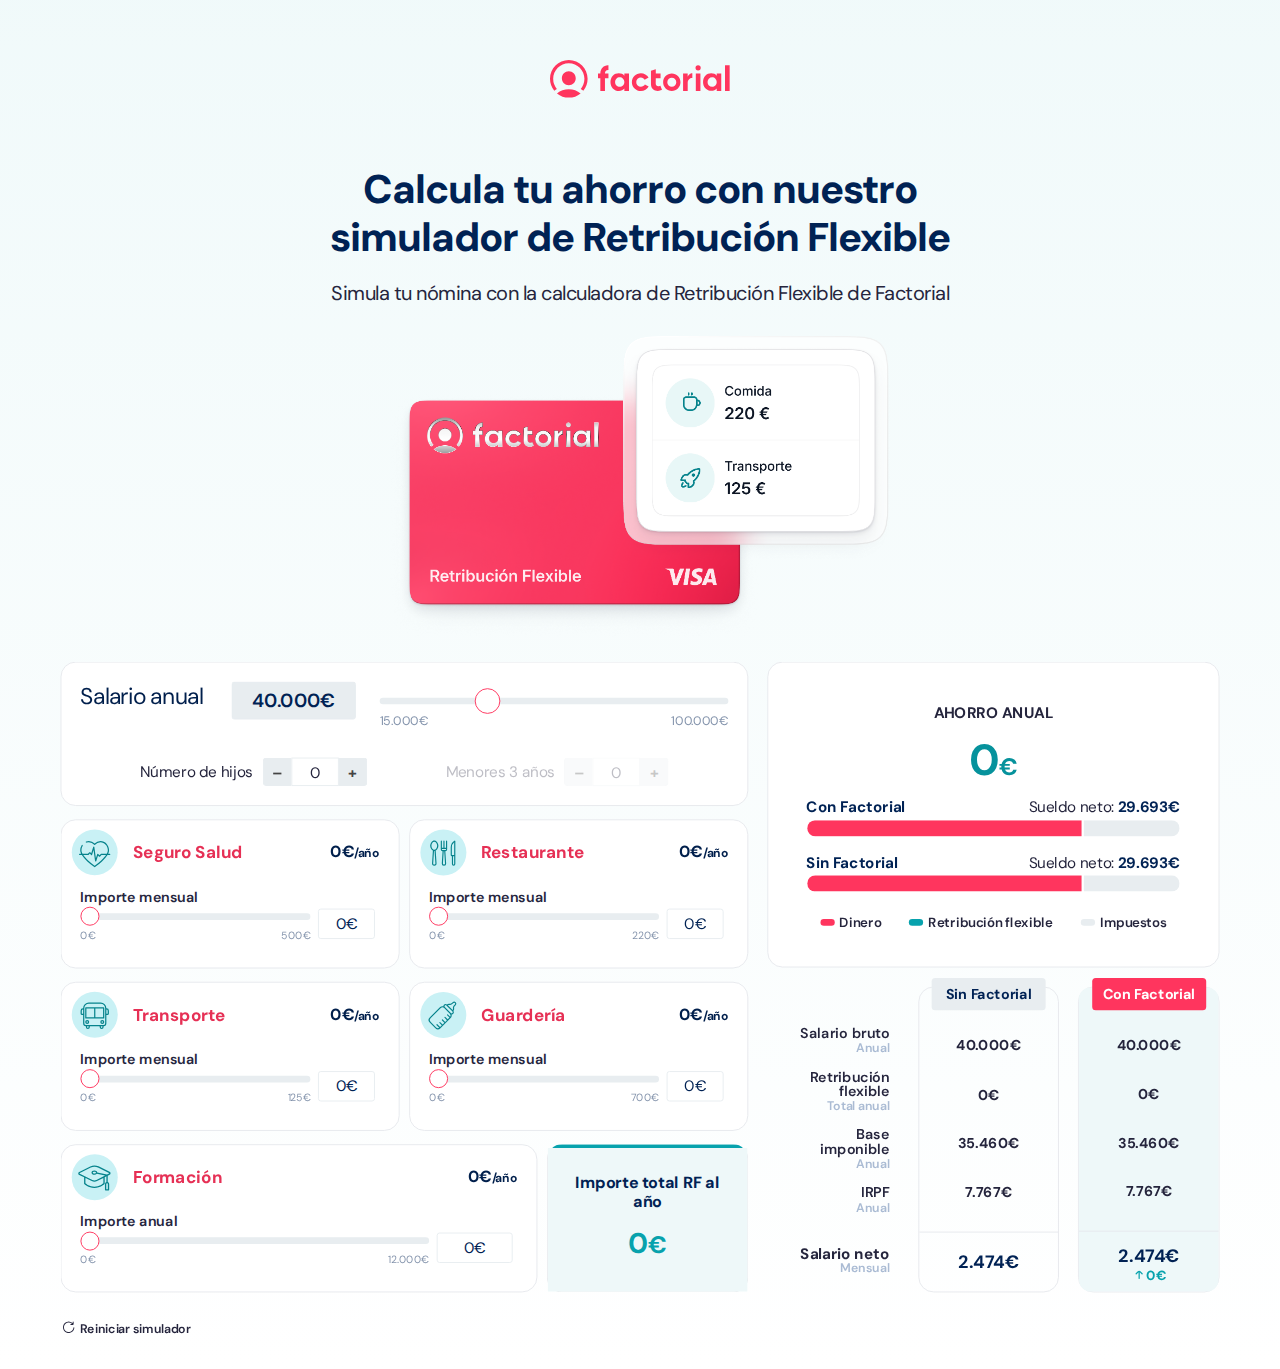
==== index.html @ 81dc4c1c "Update index.html" ====
<!DOCTYPE html><html lang="es"><head>
  <!-- Basic Page Needs -->
  <meta charset="utf-8">
  <title>Simulador de Retribución Flexible y Beneficios - Factorial HR</title>
  <meta name="description" content="Calcula cuánto puedes ahorrar gracias a la Retribución Flexible y los Beneficios para empleados. Simula tu ahorro por exención de IRPF en nómina fácilmente.">

  <!-- Scripts -->
  <script src="https://code.jquery.com/jquery-3.6.0.min.js"></script>
  
  <!-- Preloads -->
  <link rel="preload" href="./css/simulador-v90.min.css" as="style" onload="this.rel='stylesheet'">
  <link rel="preload" href="./fonts/dmsans-regular.woff2" as="font" type="font/woff2" crossorigin="">
  <link rel="preload" href="./fonts/dmsans-medium.woff2" as="font" type="font/woff2" crossorigin="">
  <link rel="preload" href="./fonts/dmsans-semibold.woff2" as="font" type="font/woff2" crossorigin="">
  <link rel="preload" href="./fonts/dmsans-bold.woff2" as="font" type="font/woff2" crossorigin="">
  <link rel="preload" href="./fonts/uicons-regular-rounded.woff2" as="font" type="font/woff2" crossorigin="">
  <link rel="preload" href="./fonts/uicons-bold-straight.woff2" as="font" type="font/woff2" crossorigin="">

  <!-- Mobile Specific Metas
  –––––––––––––––––––––––––––––––––––––––––––––––––– -->
  <meta http-equiv="X-UA-Compatible" content="IE=edge">
  <meta name="viewport" content="width=device-width, initial-scale=1, minimum-scale=1, maximum-scale=1">

  <!-- SEO Metas -->
  <meta name="robots" content="noodp, noydir">

  <link rel="canonical" href="https://factorial-benefits.netlify.app/">
  <link rel="alternate" href="https://factorial-benefits.netlify.app/" hreflang="x-default">
  <link rel="alternate" href="https://factorial-benefits.netlify.app/" hreflang="es">
  <link rel="alternate" href="https://factorial-benefits.netlify.app/" hreflang="en">

  <meta property="og:locale" content="es">
  <meta property="og:type" content="website">
  <meta property="og:title" content="Simulador de Retribución Flexible y Beneficios - FactorialHR">
  <meta property="og:description" content="Calcula cuánto puedes ahorrar gracias a la Retribución Flexible y los Beneficios para empleados. Simula tu ahorro por exención de IRPF en nómina fácilmente.">
  <meta property="og:image" content="images/Factorial_card_HD.png">
  <meta property="og:url" content="https://factorial-benefits.netlify.app/">
  <meta property="og:site_name" content="Factorial">

  <meta name="twitter:card" content="summary_large_image">
  <meta name="twitter:title" content="Simulador de Retribución Flexible y Beneficios - FactorialHR">
  <meta name="twitter:description" content="Calcula cuánto puedes ahorrar gracias a la Retribución Flexible y los Beneficios para empleados. Simula tu ahorro por exención de IRPF en nómina fácilmente.">

  <!-- Critical CSS Inline -->
  <style>
    @font-face{font-family:'DM Sans';font-weight:300;font-style:normal;font-display:swap;unicode-range:U+000-5FF,U+20AC;src:url(fonts/dmsans-regular.woff2) format('woff')}@font-face{font-family:'DM Sans';font-weight:400;font-style:normal;font-display:swap;unicode-range:U+000-5FF,U+20AC;src:url(fonts/dmsans-medium.woff2) format('woff')}@font-face{font-family:'DM Sans';font-weight:500;font-style:normal;font-display:swap;unicode-range:U+000-5FF,U+20AC;src:url(fonts/dmsans-semibold.woff2) format('woff')}@font-face{font-family:'DM Sans';font-weight:600;font-style:normal;font-display:swap;unicode-range:U+000-5FF,U+20AC;src:url(fonts/dmsans-bold.woff2) format('woff')}@font-face{font-family:"uicons-regular-rounded";src:url(./fonts/uicons-regular-rounded.woff2) format("woff2"),url(./fonts/uicons-regular-rounded.woff2) format("woff")}i[class*=" fi-bs-"]:before,i[class*=" fi-rr-"]:before,i[class^=fi-bs-]:before,i[class^=fi-rr-]:before,span[class*=fi-bs-]:before,span[class*=fi-rr-]:before,span[class^=fi-bs-]:before,span[class^=fi-rr-]:before{font-family:uicons-regular-rounded!important;font-style:normal;font-weight:400!important;font-variant:normal;text-transform:none;line-height:1;-webkit-font-smoothing:antialiased;-moz-osx-font-smoothing:grayscale}@font-face{font-family:"uicons-bold-straight";src:url(fonts/uicons-bold-straight.woff2) format("woff2"),url(fonts/uicons-bold-straight.woff2) format("woff")}i[class*=" fi-bs-"]:before,i[class^=fi-bs-]:before,span[class*=fi-bs-]:before,span[class^=fi-bs-]:before{font-family:uicons-bold-straight!important}.fi-rr-euro:before{content:"\f178"}.fi-rr-stethoscope:before{content:"\f227"}.fi-rr-credit-card:before{content:"\f15a"}.fi-rr-earnings:before{content:"\f174"}.fi-rr-following:before{content:"\f191"}.fi-rr-rotate-right:before{content:"\f1ff"}.fi-rr-eye:before{content:"\f17d"}.fi-rr-home:before{content:"\f1a3"}.fi-rr-grid:before{content:"\f19e"}.fi-rr-heart:before{content:"\f1a2"}.fi-rr-calculator:before{content:"\f13c"}.fi-rr-crown:before{content:"\f15e"}.fi-rr-document:before{content:"\f16f"}.fi-rr-envelope:before{content:"\f177"}.fi-rr-layers:before{content:"\f1b7"}.fi-rr-arrow-right:before{content:"\f11b"}.fi-rr-download:before{content:"\f171"}.fi-rr-exclamation:before{content:"\f179"}.fi-rr-arrow-small-up:before{content:"\f11f"}.fi-rr-paper-plane:before{content:"\f1dd"}.fi-rr-shuffle:before{content:"\f216"}.fi-rr-star:before{content:"\f225"}.fi-rr-rocket:before{content:"\f1fe"}.fi-rr-checkbox:before{content:"\f144"}.fi-rr-file:before{content:"\f187"}.fi-rr-play-alt:before{content:"\f1e5"}.fi-bs-world:before,.fi-rr-world:before{content:"\f25f"}.fi-bs-angle-small-down:before{content:"\f10f"}body,html{min-width:300px;-webkit-text-size-adjust:100%}html{font-family:sans-serif;-ms-text-size-adjust:100%;font-size:62.5%;height:auto}body{margin:0;font-size:16px;line-height:1.6;font-weight:300;font-family:"DM Sans",Arial,sans-serif;color:var(--body-color);height:100%;display:flex;flex-direction:column;min-height:100vh;text-rendering:optimizeLegibility;-webkit-font-smoothing:antialiased;-moz-osx-font-smoothing:grayscale;-moz-text-size-adjust:100%;text-size-adjust:100%}h1{font-size:2em;margin:.67em 0}h1{margin-top:0;margin-bottom:2rem}h1{font-size:4rem;line-height:1.2;font-weight:600}h1{font-family:"DM Sans",Arial,sans-serif}h1{letter-spacing:-.1rem}@media (min-width:550px){h1{font-size:5rem}}p{margin-top:0}p{margin-bottom:2.5rem}:root{--dark:#002254;--blue:#0054a6;--orange:#ff9100;--blue-claro:#7ea3ec;--black:rgb(25, 28, 31);--bg-gray:#F9FBFD;--light-gray:#D2DDEC;--gray:#95AAC9;--dark-gray:#25253d;--body-color:var(--dark-gray);--title-color:var(--dark);--link-color:var(--blue);--input-bg:#f0f3f7;--icon-blue-bg:#e7f3ff;--icon-orange-bg:#fff2e2}*{-webkit-box-sizing:border-box;box-sizing:border-box}  </style>

  <!-- Favicon -->
  <link rel="apple-touch-icon" sizes="57x57" href="images/apple-icon-57x57.png">
  <link rel="apple-touch-icon" sizes="60x60" href="images/apple-icon-60x60.png">
  <link rel="apple-touch-icon" sizes="72x72" href="images/apple-icon-72x72.png">
  <link rel="apple-touch-icon" sizes="76x76" href="images/apple-icon-76x76.png">
  <link rel="apple-touch-icon" sizes="114x114" href="images/apple-icon-114x114.png">
  <link rel="apple-touch-icon" sizes="120x120" href="images/apple-icon-120x120.png">
  <link rel="apple-touch-icon" sizes="144x144" href="images/apple-icon-144x144.png">
  <link rel="apple-touch-icon" sizes="152x152" href="images/apple-icon-152x152.png">
  <link rel="apple-touch-icon" sizes="180x180" href="images/apple-icon-180x180.png">
  <link rel="icon" type="image/png" sizes="192x192" href="images/android-icon-192x192.png">
  <link rel="icon" type="image/png" sizes="32x32" href="images/favicon-32x32.png">
  <link rel="icon" type="image/png" sizes="96x96" href="images/favicon-96x96.png">
  <link rel="icon" type="image/png" sizes="16x16" href="images/favicon-16x16.png">
  <meta name="msapplication-TileColor" content="#ffffff">
  <meta name="msapplication-TileImage" content="/icon/ms-icon-144x144.png">
  <meta name="theme-color" content="#ffffff">

    <!-- Simulador
  –––––––––––––––––––––––––––––––––––––––––––––––––– -->
    <section>
      <div class="factorial-logo" style="max-width: 180px; margin: auto;"><svg xmlns="http://www.w3.org/2000/svg" viewBox="0 0 268 56" style="fill: #FF355E;"><title>Factorial</title><path d="M45.63 49.754A27.883 27.883 0 0128 56a27.883 27.883 0 01-17.63-6.246A27.883 27.883 0 0128 43.508c6.682 0 12.817 2.34 17.63 6.246z"></path><path fill-rule="evenodd" d="M10.216 42.995A23.169 23.169 0 014.738 28C4.738 15.153 15.153 4.738 28 4.738c12.847 0 23.261 10.415 23.261 23.262 0 5.714-2.06 10.946-5.477 14.995a33.689 33.689 0 013.375 2.41l.468.38A27.885 27.885 0 0056 28C56 12.536 43.464 0 28 0S0 12.536 0 28a27.885 27.885 0 006.373 17.785l.468-.38a33.69 33.69 0 013.375-2.41z" clip-rule="evenodd"></path><path d="M38.339 27.139c0 5.71-4.63 10.338-10.339 10.338-5.71 0-10.338-4.629-10.338-10.338C17.662 21.428 22.29 16.8 28 16.8c5.71 0 10.339 4.629 10.339 10.338zM267.508 46.092h-6.893V7.754h6.893v38.338zM248.231 23.28v-3.034h6.784v25.846h-6.784v-3.8c-1.883 2.423-4.585 3.634-7.994 3.634-3.246 0-6.603-1.26-8.94-3.782-2.305-2.555-3.42-5.637-3.42-9.32 0-3.65 1.115-6.79 3.42-9.344 2.337-2.555 5.531-3.665 8.777-3.665 3.408 0 6.274 1.044 8.157 3.466zm-11.646 14.583c1.266 1.294 2.873 1.941 4.821 1.941 1.947 0 3.554-.647 4.82-1.94 1.299-1.328 2.005-3.02 2.005-5.077s-.706-3.733-2.005-5.027c-1.266-1.327-2.873-1.99-4.82-1.99-1.948 0-3.555.663-4.821 1.99-1.266 1.294-1.923 2.97-1.923 5.027s.657 3.75 1.923 5.076zM205.018 20.246v4.582c.56-1.594 1.958-3.076 2.752-3.612.734-.496 2.421-1.4 4.168-1.4V26.8c-1.945-.271-3.36.599-4.762 1.69-1.486 1.159-2.13 2.8-2.13 5.241v12.361h-6.892V20.246h6.864zM135.351 46.092c-3.754 0-6.893-1.26-9.417-3.782-2.491-2.522-4.026-5.556-4.026-9.272s1.535-6.919 4.026-9.44c2.524-2.522 5.663-3.783 9.417-3.783 2.424 0 4.633.581 6.626 1.742 1.993 1.162 3.786 2.72 4.816 4.678l-5.812 3.235c-.498-1.028-1.262-1.841-2.292-2.438-.997-.598-2.126-.896-3.388-.896-1.927 0-3.521.647-4.783 1.94-1.263 1.261-2.013 2.887-2.013 4.878 0 1.924.75 3.55 2.013 4.877 1.262 1.26 2.856 1.891 4.783 1.891 1.295 0 2.441-.282 3.438-.846 1.029-.597 2.075-1.41 2.573-2.438l5.58 3.185c-1.096 1.99-2.657 3.566-4.683 4.727-1.993 1.162-4.467 1.742-6.858 1.742zM110.708 23.303v-3.057h6.892v25.846h-6.892v-3.656c-1.913 2.438-4.658 3.656-8.121 3.656-3.297 0-6.708-1.269-9.082-3.806-2.341-2.571-3.474-5.673-3.474-9.38 0-3.672 1.133-6.831 3.474-9.403 2.374-2.57 5.619-3.688 8.916-3.688 3.463 0 6.374 1.05 8.287 3.488zm-11.83 14.675c1.285 1.303 2.918 1.954 4.896 1.954 1.979 0 3.611-.651 4.897-1.954 1.319-1.335 2.037-3.038 2.037-5.108s-.718-3.757-2.037-5.06c-1.286-1.335-2.918-2.003-4.897-2.003-1.978 0-3.611.668-4.897 2.004-1.286 1.302-1.954 2.988-1.954 5.059 0 2.07.668 3.773 1.954 5.108zM87.015 7.777v6.97c-3.495-.237-5.15 1.74-5.15 4.853v.646h5.15v6.99h-5.169v18.856h-6.892V27.236h-3.446v-6.99h3.446V19.6c0-3.62 1.504-6.748 3.45-8.575 1.978-1.861 4.786-3.485 8.611-3.248zM224 46.092h-6.892V20.246H224v25.846zM224.431 11.63a3.877 3.877 0 11-7.754 0 3.877 3.877 0 017.754 0z"></path><path fill-rule="evenodd" d="M181.354 46.092c7.137 0 12.923-5.786 12.923-12.923 0-7.137-5.786-12.923-12.923-12.923-7.137 0-12.923 5.786-12.923 12.923 0 7.137 5.786 12.923 12.923 12.923zm0-6.246a6.677 6.677 0 100-13.355 6.677 6.677 0 000 13.355z" clip-rule="evenodd"></path><path d="M150.338 35.333V15.986l7.186-2.201v6.502h7.095v6.78h-7.095c0 2.349-.09 6.258-.09 8.09 0 2.906 1.787 4.106 3.579 4.106 1.793 0 3.395-1.063 3.395-1.063l2.3 6.06s-5.058 3.177-10.089 1.164c-5.032-2.014-6.281-5.873-6.281-10.091z"></path></svg></div>
        <div class="container simulador-container u-max-high-width u-full-width mt-6">
            <div class="row">
                <h1 class="section-title ancho-restringido">Calcula tu ahorro con nuestro simulador de Retribución Flexible</h1>
                <h2 class="section-subtitle">Simula tu nómina con la calculadora de Retribución Flexible de Factorial</h2>
            </div>
            <div class="mt-3"><img class="responsive" src="./images/benefits-card.png" style="max-width: 500px;"></div>
          <div id="calculator">
          <div class="row close simulador flex">
                <button onclick="reiniciarSimulador(false)" id="reiniciar-simulador" class="p-abs"><i class="fi-rr-rotate-right"></i>Reiniciar simulador</button>
                <div class="seven columns input-simulador">
                    <div id="sueldo" class="border-gray">
                        <div class="flex flex-between p-rel p-2 h-100">
                            <div class="titulo-producto big">Salario anual</div>
                            <div class="range-slider flex flex-align-center flex-row reverse flex-100">
                                <div class="range-slider__range-container">
                                    <input id="input-sueldo" class="range-slider__range big" type="range" value="40000" min="15000" max="100000">
                                    <span class="limits left"></span><span class="limits right"></span>
                                    <label for="input-sueldo" class="invisible">Sueldo</label>
                                </div>
                                <input id="slider-sueldo" type="text" inputmode="numeric" pattern="[0-9]*" value="" class="range-slider__value" min="15000" max="1000000">
                                <label for="slider-sueldo" class="invisible">Sueldo</label>
                            </div>
                            <span class="flex">
                                <div id="num_hijos" class="num-container">
                                    <p>Número de hijos</p>
                                    <span class="input-number-decrement">–</span>
                                    <input id="input-hijos" class="input-number" type="number" inputmode="numeric" pattern="[0-9]*" value="0" min="0" max="50" minlenght="1" maxlenght="2" disabled="">
                                    <span class="input-number-increment">+</span>
                                    <label for="input-hijos" class="invisible">Hijos</label>
                                </div>
                                <div id="num_hijos_menores" class="num-container disabled">
                                    <p>Menores 3 años</p>
                                    <span class="input-number-decrement">–</span>
                                    <input id="input-menores" class="input-number" type="number" inputmode="numeric" pattern="[0-9]*" value="0" min="0" max="50" minlenght="1" maxlenght="2" disabled="">
                                    <span class="input-number-increment">+</span>
                                    <label for="input-menores" class="invisible">Hijos menores</label>
                                </div>
                            </span>
                        </div>
                    </div>
                    <div class="input-rt border-gray" id="salud">
                        <div class="flex flex-between p-2 h-100">
                            <svg xmlns="http://www.w3.org/2000/svg" xmlns:xlink="http://www.w3.org/1999/xlink" viewBox="0 0 295 295"> <defs> <style> .cls-2 { opacity: 0.15; mix-blend-mode: multiply; } .cls-3 { fill: #C9F1F5 !important; } .cls-4 { fill: #06838C; } </style> </defs> <circle class="cls-3" cx="147.63" cy="142.28" r="101.78"></circle> <path class="cls-4" d="M214,149h-6.79q4.07-8.35,4.07-15.48c0-22.91-17.14-41.55-38.21-41.55a36.71,36.71,0,0,0-25.79,10.89A36.69,36.69,0,0,0,121.51,92a35.19,35.19,0,0,0-11.89,2,2.71,2.71,0,1,0,1.82,5.11,29.79,29.79,0,0,1,10.07-1.74,31.14,31.14,0,0,1,23.74,11.21,2.72,2.72,0,0,0,2.05.94,2.68,2.68,0,0,0,2-.94,31.17,31.17,0,0,1,23.74-11.21c18.08,0,32.79,16.21,32.79,36.13,0,4.55-1.62,9.75-4.77,15.48h-24.7a2.71,2.71,0,0,0-1.92.79l-5.76,5.73L163,149.82a2.71,2.71,0,0,0-4.5,1.08l-5.68,17.51L146,119.15a2.71,2.71,0,0,0-5.28-.41l-8.49,27.89-4.43-4.44a2.68,2.68,0,0,0-1.91-.8h0a2.73,2.73,0,0,0-1.91.79L117.08,149H93.5c-3.16-5.73-4.78-10.93-4.78-15.48a38.63,38.63,0,0,1,5.6-20.2,2.71,2.71,0,1,0-4.62-2.83,43.94,43.94,0,0,0-6.4,23q0,7.13,4.07,15.48H80.59a2.72,2.72,0,0,0,0,5.43h9.77q7.88,12.85,24.46,28.21a299.4,299.4,0,0,0,31,24.84,2.71,2.71,0,0,0,3.05,0,301.85,301.85,0,0,0,31-24.84q16.56-15.33,24.46-28.22H214a2.71,2.71,0,0,0,0-5.42Zm-37.87,29.61A298.23,298.23,0,0,1,147.3,202a299.44,299.44,0,0,1-28.8-23.27c-9.41-8.71-16.67-16.85-21.67-24.23H118.2a2.72,2.72,0,0,0,1.92-.8l5.72-5.72,5.71,5.72a2.71,2.71,0,0,0,4.52-1.13l6.22-20.45,6.8,48.75a2.71,2.71,0,0,0,2.45,2.32l.24,0a2.71,2.71,0,0,0,2.58-1.88l7.95-24.5,4.5,4.51a2.7,2.7,0,0,0,3.83,0l6.89-6.85h20.24C192.78,161.83,185.54,170,176.15,178.64Z"></path> </svg>
                            <div class="titulo-producto"><span>Seguro Salud</span><span><span>0€</span><sub>/año</sub></span></div>
                            <div class="titulo-slider">Importe mensual</div>
                            <div class="range-slider flex flex-align-center flex-row">
                                <div class="range-slider__range-container">
                                    <input id="slider-salud" class="range-slider__range" type="range" value="0" min="0" max="500" step="5">
                                    <span class="limits left"></span><span class="limits right"></span>
                                    <label for="slider-salud" class="invisible">Seguro Salud</label>
                                </div>
                                <input id="input-salud" type="text" inputmode="numeric" pattern="[0-9]*" class="range-slider__value" min="0" max="1000">
                                <label for="input-salud" class="invisible">Seguro Salud</label>
                            </div>
                        </div>
                    </div>
                    <div class="input-rt border-gray" id="restaurante">
                        <div class="flex flex-between p-2 h-100">
                            <svg xmlns="http://www.w3.org/2000/svg" xmlns:xlink="http://www.w3.org/1999/xlink" viewBox="0 0 294 295"> <defs> <style> .cls-2 { opacity: 0.15; mix-blend-mode: multiply; } .cls-3 { fill: #C9F1F5 !important; } .cls-4 { fill: #06838C; } </style> </defs> <circle class="cls-3" cx="147.18" cy="142.28" r="101.78"></circle> <path class="cls-4" d="M119.69,96.94C116.33,92.46,111.8,90,106.92,90s-9.4,2.46-12.76,6.94a27.79,27.79,0,0,0,0,31.66,17.85,17.85,0,0,0,6.55,5.53L97,190.5a10,10,0,1,0,19.93,0l-3.75-56.37a17.92,17.92,0,0,0,6.55-5.52,27.8,27.8,0,0,0,0-31.67Zm-9.2,97.56a4.89,4.89,0,0,1-8.44-3.66l3.68-55.35a11.93,11.93,0,0,0,2.39,0l3.68,55.35A4.82,4.82,0,0,1,110.49,194.5Zm-3.57-64.05a9.17,9.17,0,0,1-2.66-.4l-.21-.07c-5.58-1.83-9.75-8.85-9.75-17.21C94.3,103,100,95.1,106.92,95.1s12.63,7.93,12.63,17.67S113.88,130.45,106.92,130.45Z"></path> <path class="cls-4" d="M200,156.41V92.87h0a2.55,2.55,0,0,0-3.87-2.5,34.8,34.8,0,0,0-16.61,29.79h0v33.39a5.41,5.41,0,0,0,5.24,5.4v34.52a7.63,7.63,0,0,0,15.26,0V156.42Zm-15.09-2.54a.31.31,0,0,1-.31-.31V120.18h0a29.72,29.72,0,0,1,10.3-22.61v56.3Zm10,39.61a2.53,2.53,0,1,1-5.06,0V159h5.06v34.51Z"></path> <path class="cls-4" d="M161.27,90a2.55,2.55,0,0,0-2.55,2.55v29h-6.49v-29a2.55,2.55,0,1,0-5.1,0v29h-6.49v-29a2.55,2.55,0,1,0-5.1,0v36.9a7.54,7.54,0,0,0,7.53,7.53h.46L140,190.75a9.75,9.75,0,1,0,19.46,0L155.83,137h.46a7.54,7.54,0,0,0,7.53-7.53V92.55A2.55,2.55,0,0,0,161.27,90Zm-8.19,104.57a4.65,4.65,0,0,1-8-3.49l3.6-54.1h2.08l3.6,54.11A4.58,4.58,0,0,1,153.08,194.57Zm5.64-65.12a2.44,2.44,0,0,1-2.43,2.44H143.07a2.44,2.44,0,0,1-2.43-2.44V126.6h18.08Z"></path> </svg>
                            <div class="titulo-producto"><span>Restaurante</span><span><span>0€</span><sub>/año</sub></span></div>
                            <div class="titulo-slider">Importe mensual</div>
                            <div class="range-slider flex flex-align-center flex-row">
                                <div class="range-slider__range-container">
                                    <input id="slider-restaurante" class="range-slider__range" type="range" value="0" min="0" max="220" step="5">
                                    <span class="limits left"></span><span class="limits right"></span>
                                    <label for="slider-restaurante" class="invisible">Tarjeta Restaurante</label>
                                </div>
                                <input id="input-restaurante" type="text" inputmode="numeric" pattern="[0-9]*" class="range-slider__value" min="0" max="220">
                                <label for="input-restaurante" class="invisible">Tarjeta Restaurante</label>
                            </div>
                        </div>
                    </div>
                    <div class="input-rt border-gray" id="transporte">
                        <div class="flex flex-between p-2 h-100">
                            <svg xmlns="http://www.w3.org/2000/svg" xmlns:xlink="http://www.w3.org/1999/xlink" viewBox="0 0 294 294"> <defs> <style> .cls-2 { opacity: 0.15; mix-blend-mode: multiply; } .cls-3 { fill: #C9F1F5 !important; } .cls-4 { fill: #06838C; } </style> </defs> <circle class="cls-3" cx="147.17" cy="141.86" r="101.78"></circle> <path class="cls-4" d="M113.84,164.9a8.86,8.86,0,1,0,8.85,8.86A8.86,8.86,0,0,0,113.84,164.9Zm0,12.29a3.43,3.43,0,1,1,3.43-3.43A3.44,3.44,0,0,1,113.84,177.19Z"></path> <path class="cls-4" d="M180.56,164.9a8.86,8.86,0,1,0,8.86,8.86A8.87,8.87,0,0,0,180.56,164.9Zm0,12.29a3.43,3.43,0,1,1,3.44-3.43A3.44,3.44,0,0,1,180.56,177.19Z"></path> <path class="cls-4" d="M149.91,158.46h36.8a2.71,2.71,0,0,0,2.71-2.71v-44.4a2.71,2.71,0,0,0-2.71-2.71H177a2.71,2.71,0,1,0,0,5.42h7v39H149.91v-39H177c1.49,0,1.81-1.48,1.81-3s-.32-2.45-1.81-2.45H107.69a2.71,2.71,0,0,0-2.71,2.71v19.43h0V147h0v8.75a2.71,2.71,0,0,0,2.71,2.71h36.8m-34.09-44.4h34.09v39H110.4"></path> <path class="cls-4" d="M199,113.24h-.38v-.78A25.16,25.16,0,0,0,173.5,87.33H120.9a25.16,25.16,0,0,0-25.13,25.13v.78h-.38a10.87,10.87,0,0,0-10.85,10.85v11.6a6.9,6.9,0,0,0,6.89,6.89h4.34v36.27a13.58,13.58,0,0,0,12.11,13.48v3.79a8.86,8.86,0,0,0,17.72,0V192.4h43.2v3.72a8.86,8.86,0,1,0,17.72,0v-3.79a13.58,13.58,0,0,0,12.11-13.48V142.58H203a6.91,6.91,0,0,0,6.9-6.89v-11.6A10.87,10.87,0,0,0,199,113.24ZM95.77,137.16H91.43A1.46,1.46,0,0,1,90,135.69v-11.6a5.42,5.42,0,0,1,5.42-5.42h.38Zm24.4,59a3.44,3.44,0,1,1-6.87,0v-3.43h6.87Zm60.93,0a3.44,3.44,0,1,1-6.87,0v-3.43h6.87ZM193.2,116v62.89a8.13,8.13,0,0,1-8.12,8.13H109.32a8.14,8.14,0,0,1-8.13-8.13V112.46a19.73,19.73,0,0,1,19.71-19.7h52.6a19.73,19.73,0,0,1,19.7,19.7V116Zm11.23,19.73a1.47,1.47,0,0,1-1.47,1.47h-4.33V118.67H199a5.42,5.42,0,0,1,5.42,5.42v11.6Z"></path> </svg>
                            <div class="titulo-producto"><span>Transporte</span><span><span>0€</span><sub>/año</sub></span></div>
                            <div class="titulo-slider">Importe mensual</div>
                            <div class="range-slider flex flex-align-center flex-row">
                                <div class="range-slider__range-container">
                                    <input id="slider-transporte" class="range-slider__range" type="range" value="0" min="0" max="125" step="5">
                                    <span class="limits left"></span><span class="limits right"></span>
                                    <label for="slider-transporte" class="invisible">Tarjeta Transporte</label>
                                </div>
                                <input id="input-transporte" type="text" inputmode="numeric" pattern="[0-9]*" class="range-slider__value" min="0" max="125">
                                <label for="input-transporte" class="invisible">Tarjeta Transporte</label>
                            </div>
                        </div>
                    </div>
                    <div class="input-rt border-gray" id="guarderia">
                        <div class="flex flex-between p-2 h-100">
                            <svg xmlns="http://www.w3.org/2000/svg" xmlns:xlink="http://www.w3.org/1999/xlink" viewBox="0 0 294 295"> <defs> <style> .cls-2 { opacity: 0.15; mix-blend-mode: multiply; } .cls-3 { fill: #C9F1F5 !important; } .cls-4 { fill: #06838C; } </style> </defs> <circle class="cls-3" cx="146.8" cy="142.66" r="101.78"></circle> <path class="cls-4" d="M201.44,86.31a9.39,9.39,0,0,0-13.28,0l-2.42,2.42c-4,4-6.6,4.57-8.79,4.57h0c-.8,0-1.6-.08-2.44-.16a28.4,28.4,0,0,0-2.85-.19A13.08,13.08,0,0,0,163,96.23a10,10,0,0,0-15.91,8.08,16.26,16.26,0,0,0-4.14-.54,15.84,15.84,0,0,0-11.29,4.67L86.62,153.5a16,16,0,0,0,0,22.59l25,25a16,16,0,0,0,22.59,0l45.06-45.07A15.83,15.83,0,0,0,184,144.77a16.26,16.26,0,0,0-.54-4.14,10,10,0,0,0,8.08-15.91c3.77-4.65,3.4-8.4,3.09-11.48-.33-3.33-.62-6.2,4.41-11.23l2.42-2.42A9.4,9.4,0,0,0,201.44,86.31ZM137.3,110.45A11,11,0,0,1,150.68,112l25,25a11,11,0,0,1,1.59,13.38l-10-10a2.55,2.55,0,0,0-3.6,3.6l10.23,10.23-7.66,7.67L156,151.7a2.55,2.55,0,1,0-3.6,3.6l10.24,10.23L155,173.19,144.75,163a2.55,2.55,0,1,0-3.6,3.6l10.23,10.23-7.67,7.67-10.23-10.23a2.55,2.55,0,0,0-3.6,3.6l10.23,10.23-7.66,7.67L120.82,184.1a2.55,2.55,0,1,0-3.6,3.6l11.41,11.41a10.92,10.92,0,0,1-13.37-1.58l-25-25a10.9,10.9,0,0,1,0-15.39l43.27-43.26m53.42,20.26a4.92,4.92,0,0,1-7,0l-26.3-26.3a4.92,4.92,0,0,1,7-7l.61.61h0l25.06,25.06h0l.61.61a4.95,4.95,0,0,1,0,7ZM197.84,96l-2.42,2.42c-6.73,6.73-6.26,11.5-5.88,15.34.26,2.56.46,4.54-1.56,7.25L166.75,99.78a7.62,7.62,0,0,1,4.91-1.73,21.57,21.57,0,0,1,2.34.16c.93.09,1.9.18,2.95.18h0c4.38,0,8.2-1.87,12.39-6.06l2.42-2.42A4.3,4.3,0,1,1,197.84,96Z"></path> </svg>
                            <div class="titulo-producto"><span>Guardería</span><span><span>0€</span><sub>/año</sub></span></div>
                            <div class="titulo-slider">Importe mensual</div>
                            <div class="range-slider flex flex-align-center flex-row">
                                <div class="range-slider__range-container">
                                    <input id="slider-guarderia" class="range-slider__range" type="range" value="0" min="0" max="700" step="5">
                                    <span class="limits left"></span><span class="limits right"></span>
                                    <label for="slider-guarderia" class="invisible">Guardería</label>
                                </div>
                                <input id="input-guarderia" type="text" inputmode="numeric" pattern="[0-9]*" class="range-slider__value" min="0" max="1000">
                                <label for="input-guarderia" class="invisible">Guardería</label>
                            </div>
                        </div>
                    </div>
                    <div class="input-rt border-gray" id="formacion">
                        <div class="flex flex-between p-2 h-100">
                            <svg xmlns="http://www.w3.org/2000/svg" xmlns:xlink="http://www.w3.org/1999/xlink" viewBox="0 0 294 295"> <defs> <style> .cls-2 { opacity: 0.15; mix-blend-mode: multiply; } .cls-3 { fill: #C9F1F5 !important; } .cls-4 { fill: #06838C; } </style> </defs> <circle class="cls-3" cx="147.21" cy="142.28" r="101.78"></circle> <path class="cls-4" d="M212.66,117.68l-48.57-24a42.81,42.81,0,0,0-36.84.24L78.69,118.22a7.1,7.1,0,0,0,0,13.2L100.18,142v28.16a2.91,2.91,0,0,0,.85,2c.69.69,17.09,16.86,44.69,16.86s43.93-16.17,44.61-16.86a2.93,2.93,0,0,0,.84-2V141.76l7.59-3.8v24.77a9.36,9.36,0,0,0-6.42,8.87v25.74a2.91,2.91,0,0,0,2.92,2.91h12.83a2.91,2.91,0,0,0,2.92-2.91V171.6a9.35,9.35,0,0,0-6.42-8.87V135l8.08-4h0a7.19,7.19,0,0,0,0-13.31Zm-95,33,16.42,8.11a26.85,26.85,0,0,0,23.16,0l28.08-14.07V168.9h0a55.43,55.43,0,0,1-9.94,6.82,62.28,62.28,0,0,1-59.41,0,55.24,55.24,0,0,1-10-6.82v-24l5.82,2.88m86.34,24.69v-.87a3.5,3.5,0,1,1,7,0v22.82h-7V178.3m11.88-52.52-8.78,4.39-42.78-9c-.2-5.1-5.76-9-12.82-9s-12.84,4.1-12.84,9.33,5.64,9.34,12.84,9.34c4.51,0,8.41-1.62,10.69-4.11l36.53,7.67-38.24,19.16a20.88,20.88,0,0,1-18,0L81.27,126.19c-.75-.37-1.22-.89-1.22-1.36s.48-1,1.24-1.39l48.58-24.28A36,36,0,0,1,146,95.46a35.47,35.47,0,0,1,15.55,3.48l48.56,24c.77.38,1.23.91,1.23,1.42S210.84,125.38,210.06,125.78Zm-57.38-4.31c0,1.43-2.73,3.5-7,3.5s-7-2.07-7-3.5,2.73-3.5,7-3.5S152.68,120,152.68,121.47Z"></path> </svg>
                            <div class="titulo-producto"><span>Formación</span><span><span>0€</span><sub>/año</sub></span></div>
                            <div class="titulo-slider">Importe anual</div>
                            <div class="range-slider flex flex-align-center flex-row">
                                <div class="range-slider__range-container">
                                    <input id="slider-formacion" class="range-slider__range" type="range" value="0" min="0" max="12000" step="1">
                                    <span class="limits left"></span><span class="limits right"></span>
                                    <label for="slider-formacion" class="invisible">Formación</label>
                                </div>
                                <input id="input-formacion" type="text" inputmode="numeric" pattern="[0-9]*" class="range-slider__value" min="0" max="99999">
                                <label for="input-formacion" class="invisible">Formación</label>
                            </div>
                        </div>
                    </div>
                    <div class="input-rt border-gray highlightCard purple" id="moneyRF">
                        <div class="flex flex-center flex-column p-2 h-100">
                            <p class="importe-total">Importe total RF al año</p>
                            <p class="valor-importe-total">0€</p>
                        </div>
                    </div>
                </div>
                <div id="titulo-resultados" class="row w-100 mt-5">
                    <p class="section-heading txt-center">Resultados de tu simulación</p>
                    <p class="section-subtitle">Así puede cambiar tu nómina</p>
                </div>
                <div class="five columns  p-rel flex flex-column ">
                    <div class="error-layer p-rel flex flex-center" id="errorDesktop">
                        <div class="card border-gray border-gray p-4">
                            <i class="fi-rr-exclamation"></i>
                            <p class="m-0">Puedes destinar un máximo de <strong><span></span>€</strong> a Retribución Flexible con tu salario anual</p>
                        </div>
                    </div>
                    <div class="blur-layer  p-0 h-100 flex flex-column flex-between">
                        <div class="p-4 card border-gray p-0">
                            <div class="only-desktop ahorroTotal">
                                <span>AHORRO ANUAL</span>
                                <p class="valor-ahorro-anual m-0"><strong>0<span class="small-cifra">€</span></strong></p>
                            </div>
                            <div class="w-100 only-desktop">
                                <div class="diagrama-barras flex flex-center">
                                    <div class="w-100 flex flex-between"><span><strong>Con Factorial</strong></span><span class="SN_CF">Sueldo neto: <strong></strong></span></div>
                                    <div class="barra" id="diagramaNominaCF">
                                        <div class="dinero" style="flex: 0 0 70%"></div>
                                        <div class="servicios" id="servicios" style="flex: 0 0 0%"></div>
                                        <div class="impuestos" id="impuestos" style="flex: 0 0 30%"></div>
                                    </div>
                                    <div class="w-100 flex flex-between"><span><strong>Sin Factorial</strong></span><span class="SN_SF">Sueldo neto: <strong></strong></span></div>
                                    <div class="barra" id="diagramaNominaSF">
                                        <div class="dinero" style="flex: 0 0 70%"></div>
                                        <div class="impuestos" style="flex: 0 0 30%"></div>
                                    </div>
                                </div>
                            </div>
                            <div class="flex flex-around mt-1">
                                <div class="leyenda"><div class="pill azul"></div>Dinero</div>
                                <div class="leyenda"><div class="pill naranja"></div>Retribución flexible</div>
                                <div class="leyenda"><div class="pill gris"></div>Impuestos</div>
                            </div>
                        </div>
                        <div class="tables flex flex-around p-0 mt-2">
                            <div class="w-33">
                                <div class="card h-100 p-0 mr-1">
                                    <div class="flex flex-column h-100 flex-between">
                                        <div class="title-col empty w-100 py-2">
                                            <p class="m-0"></p>
                                        </div>
                                        <div class="table-row w-100 flex flex-column flex-end px-2 mb-1">
                                            <p class="subtitle m-0"> Salario bruto</p>
                                            <p class="mini subtitle m-0">Anual</p>
                                        </div>
                                        <div class="table-row w-100 flex flex-column flex-end px-2 mb-1">
                                            <p class="subtitle m-0">Retribución flexible</p>
                                            <p class="mini subtitle m-0">Total anual</p>
                                        </div>
                                        <div class="table-row w-100 flex flex-column flex-end px-2 mb-1">
                                            <p class="subtitle m-0">Base imponible</p>
                                            <p class="mini subtitle m-0">Anual</p>
                                        </div>
                                        <div class="table-row w-100 flex flex-column flex-end px-2 mb-1">
                                            <p class="subtitle m-0">IRPF</p>
                                            <p class="mini subtitle m-0">Anual</p>
                                        </div>
                                        <div class="table-row w-100 flex flex-column flex-end px-2 label-salario">
                                            <p class="subtitle m-0">Salario neto</p>
                                            <p class="mini subtitle m-0">Mensual</p>
                                        </div>                                        
                                    </div>
                                </div>
                            </div>
                            <div class="w-33">
                                <div class="card h-100 p-0 border-gray mr-1">
                                    <div id="tabledata-SF" class="flex flex-column h-100 flex-between">
                                        <div class="title-col">
                                            <p class="m-0"><strong>Sin Factorial</strong></p>
                                        </div>
                                        <div class="table-row w-100 flex flex-column px-2 mb-1">
                                            <span class="hidden-titles">Salario bruto anual</span>
                                            <p class="m-0"></p>
                                        </div>
                                        <div class="table-row w-100 flex flex-column px-2 mb-1">
                                            <span class="hidden-titles">Retribución flexible</span>
                                            <p class="m-0"></p>
                                        </div>
                                        <div class="table-row w-100 flex flex-column px-2 mb-1">
                                            <span class="hidden-titles">Base imponible</span>
                                            <p class="m-0"></p>
                                        </div>
                                        <div class="table-row w-100 flex flex-column px-2 mb-1">
                                            <span class="hidden-titles">IRPF anual</span>
                                            <p class="m-0"></p>
                                        </div>
                                        <div class="w-100">
                                            <div class="table-row w-100 flex flex-column destacado border-top-gray">
                                                <span class="hidden-titles">Sueldo neto mensual</span>
                                                <p class="text-sueldo"></p>
                                            </div>
                                        </div>
                                    </div>
                                </div>
                            </div>
                            <div class="w-33">
                                <div class="card h-100 p-0 border-gray ml-1">
                                    <div id="tabledata-CF" class="flex flex-column h-100 flex-between">
                                        <div class="title-col">
                                            <p class="m-0">Con Factorial</p>
                                        </div>
                                        <div class="table-row w-100 flex flex-column px-2 mb-1">
                                            <span class="hidden-titles">Salario bruto anual</span>
                                            <p class="m-0"></p>
                                        </div>
                                            
                                        <div class="table-row w-100 flex flex-column px-2 mb-1">
                                            <span class="hidden-titles">Retribución flexible</span>
                                            <p class="m-0"></p>
                                        </div>
                                        <div class="table-row w-100 flex flex-column px-2 mb-1">
                                            <span class="hidden-titles">Base imponible</span>
                                            <p class="m-0"></p>
                                        </div>
                                        <div class="table-row w-100 flex flex-column px-2 mb-1">
                                            <span class="hidden-titles">IRPF anual</span>
                                            <p class="m-0"></p>
                                        </div>
                                        <div class="w-100 flex">
                                            <div class="table-row w-100 flex flex-column destacado border-top-gray">
                                                <span class="hidden-titles">Sueldo neto mensual</span>
                                                <p class="text-sueldo"></p>
                                                <div class="flex flex-center table-row">
                                                    <i class="fi-rr-arrow-small-up"></i>
                                                    <p class="text-ahorro mb-0"></p>
                                                </div>
                                            </div>
                                        </div>
                                    </div>
                                </div>
                            </div>
                        </div>
                    </div>

                    <div class="floating-card graphics sombra-centrada card" id="floating-card-simulador">
                        <svg class="arrow" version="1.1" xmlns="http://www.w3.org/2000/svg" xmlns:xlink="http://www.w3.org/1999/xlink" x="0px" y="0px" viewBox="0 0 512 512" style="enable-background:new 0 0 512 512;" xml:space="preserve"> <style type="text/css"> .showdata-white { fill: #FFFFFF; } .arrow-blue { fill: var(--red); } </style> <g id="Capa_2_1_"> <path class="showdata-white" d="M333.4,344.6c26.8,8.7,28,24.3,49,26c27.8,2.2,50.8-22.7,58-30.6c27.5-29.9,27.2-65.8,27-75.2 c-0.1-4.5-2-50.3-40-84.4c-12-10.8-19.6-13.3-81-37.1c-87.9-34.1-89.5-35.8-101-36.2c-42.7-1.5-74.8,19.2-117,46.4 c-38.4,24.8-67.4,43.4-79,78.9c-9.9,30.4-2,57.7,3,75.2c6.2,21.4,14.9,51.4,45,73.3c27.5,20,72.5,32.8,106,17.6 c28.1-12.6,22.1-33.1,55-48.3C261.9,348.6,297.4,332.8,333.4,344.6z"></path> </g> <g id="Capa_1_1_" focusable="false"> <path class="arrow-blue" id="arrow-blue" d="M8,256C8,119,119,8,256,8s248,111,248,248S393,504,256,504S8,393,8,256z M243,162.8L139.7,266.5 c-7.2,7.2-7.2,18.8,0,25.9l8,8c7.2,7.2,15.7,4.1,22.8-3.1l85.6-82.4l83.3,77.3c6.8,6.8,17.6,13.2,25,7.9c0.8-0.6,1.6-1.2,2.3-1.9 l5.8-5.8c7.2-7.2,7.2-18.8,0-25.9L269,162.8C261.8,155.7,250.2,155.7,243,162.8z"></path> </g> </svg>
                        <div class="flex flex-column flex-between">
                            <div class="diagrama-barras w-100"></div>
                            <div class="error-layer flex-column m-0" id="errorMobile">
                                <div class="error-title flex"><i class="fi-rr-exclamation"></i><p class="m-0">Alerta</p></div>
                                <p class="message-mob">Únicamente puedes destinar un máximo de <strong><span></span>€</strong> a Retribución Flexible con tu salario anual</p>
                            </div>
                            <div class="flex flex-between mt-1">
                                <div class="leyenda"><div class="pill azul"></div>Dinero</div>
                                <div class="leyenda"><div class="pill naranja"></div>R.Flexible</div>
                                <div class="leyenda"><div class="pill gris"></div>Impuestos</div>
                            </div>
                            <div class="resumen flex flex-between mt-4">
                                <div class="border-gray highlightCard purple mr-1 w-50" id="moneyRF_Mobile">
                                    <div class="flex flex-center flex-column p-1 h-100">
                                        <p class="importe-total">Retribución flexible</p>
                                        <p class="valor-importe-total">13.000</p>
                                    </div>
                                </div>
                                <div class="border-gray highlightCard ml-1 border-top-color blue w-50">
                                    <div class="flex flex-center flex-column p-1 h-100 ahorroTotal">
                                        <p class="importe-total">Ahorro anual</p>
                                        <p class="valor-importe-total"><span class="small-cifra">€</span></p>
                                    </div>
                                </div>
                            </div>
                            <div class="resumen flex flex-around mt-4">
                                <button onclick="reiniciarSimulador(true)" class="button button-border-blue"><i class="fi-rr-rotate-right"></i>Reiniciar</button>
                                <button onclick="goToTables()" class="button button-blue"><i class="fi-rr-eye"></i>Ver detalles</button>
                            </div>
                        </div>
                    </div>

                </div>
            </div>
        </div>
      </div>  
        </section></div>
        
    


    
    
    <!-- End Document
  –––––––––––––––––––––––––––––––––––––––––––––––––– -->
    <script defer="" src="js/simulador-v90.min.js"></script>    
    <script>
      setTimeout(() => {
          $('html, body').animate({
              scrollTop: $('#calculator').offset().top
          }, 1500); // 1.5-seconds smooth scroll
      }, 2000); // Delay of 2 seconds
    </script>
  
      

</body></html>
---- css/simulador-v90.min.css ----
/* dm-sans-regular - latin */
@font-face {
    font-display: swap; /* Check https://developer.mozilla.org/en-US/docs/Web/CSS/@font-face/font-display for other options. */
    font-family: 'DM Sans';
    font-style: normal;
    font-weight: 400;
    src: url('../fonts/dmsans-regular.woff2') format('woff2'); /* Chrome 36+, Opera 23+, Firefox 39+, Safari 12+, iOS 10+ */
  }
  /* dm-sans-600 - latin */
  @font-face {
    font-display: swap; /* Check https://developer.mozilla.org/en-US/docs/Web/CSS/@font-face/font-display for other options. */
    font-family: 'DM Sans';
    font-style: normal;
    font-weight: 600;
    src: url('../fonts/dmsans-medium.woff2') format('woff2'); /* Chrome 36+, Opera 23+, Firefox 39+, Safari 12+, iOS 10+ */
  }
  /* dm-sans-700 - latin */
  @font-face {
    font-display: swap; /* Check https://developer.mozilla.org/en-US/docs/Web/CSS/@font-face/font-display for other options. */
    font-family: 'DM Sans';
    font-style: normal;
    font-weight: 700;
    src: url('../fonts/dmsans-semibold.woff2') format('woff2'); /* Chrome 36+, Opera 23+, Firefox 39+, Safari 12+, iOS 10+ */
  }
  /* dm-sans-800 - latin */
  @font-face {
    font-display: swap; /* Check https://developer.mozilla.org/en-US/docs/Web/CSS/@font-face/font-display for other options. */
    font-family: 'DM Sans';
    font-style: normal;
    font-weight: 800;
    src: url('../fonts/dmsans-bold.woff2') format('woff2'); /* Chrome 36+, Opera 23+, Firefox 39+, Safari 12+, iOS 10+ */
  }

@-webkit-keyframes lds-ellipsis1 {
    0% {
        -webkit-transform: scale(0);
        transform: scale(0)
    }

    to {
        -webkit-transform: scale(1);
        transform: scale(1)
    }
}

@-moz-keyframes lds-ellipsis1 {
    0% {
        -webkit-transform: scale(0);
        transform: scale(0)
    }

    to {
        -webkit-transform: scale(1);
        transform: scale(1)
    }
}

@-o-keyframes lds-ellipsis1 {
    0% {
        -webkit-transform: scale(0);
        transform: scale(0)
    }

    to {
        -webkit-transform: scale(1);
        transform: scale(1)
    }
}

@keyframes lds-ellipsis1 {
    0% {
        -webkit-transform: scale(0);
        transform: scale(0)
    }

    to {
        -webkit-transform: scale(1);
        transform: scale(1)
    }
}

@-webkit-keyframes lds-ellipsis3 {
    0% {
        -webkit-transform: scale(1);
        transform: scale(1)
    }

    to {
        -webkit-transform: scale(0);
        transform: scale(0)
    }
}

@-moz-keyframes lds-ellipsis3 {
    0% {
        -webkit-transform: scale(1);
        transform: scale(1)
    }

    to {
        -webkit-transform: scale(0);
        transform: scale(0)
    }
}

@-o-keyframes lds-ellipsis3 {
    0% {
        -webkit-transform: scale(1);
        transform: scale(1)
    }

    to {
        -webkit-transform: scale(0);
        transform: scale(0)
    }
}

@keyframes lds-ellipsis3 {
    0% {
        -webkit-transform: scale(1);
        transform: scale(1)
    }

    to {
        -webkit-transform: scale(0);
        transform: scale(0)
    }
}

@-webkit-keyframes lds-ellipsis2 {
    0% {
        -webkit-transform: translate(0, 0);
        transform: translate(0, 0)
    }

    to {
        -webkit-transform: translate(15px, 0);
        transform: translate(15px, 0)
    }
}

@-moz-keyframes lds-ellipsis2 {
    0% {
        -webkit-transform: translate(0, 0);
        transform: translate(0, 0)
    }

    to {
        -webkit-transform: translate(15px, 0);
        transform: translate(15px, 0)
    }
}

@-o-keyframes lds-ellipsis2 {
    0% {
        -webkit-transform: translate(0, 0);
        transform: translate(0, 0)
    }

    to {
        -webkit-transform: translate(15px, 0);
        transform: translate(15px, 0)
    }
}

@keyframes lds-ellipsis2 {
    0% {
        -webkit-transform: translate(0, 0);
        transform: translate(0, 0)
    }

    to {
        -webkit-transform: translate(15px, 0);
        transform: translate(15px, 0)
    }
}

@-webkit-keyframes lds-ellipsis2-modal {
    0% {
        -webkit-transform: translate(0, 0);
        transform: translate(0, 0)
    }

    to {
        -webkit-transform: translate(30px, 0);
        transform: translate(30px, 0)
    }
}

@-moz-keyframes lds-ellipsis2-modal {
    0% {
        -webkit-transform: translate(0, 0);
        transform: translate(0, 0)
    }

    to {
        -webkit-transform: translate(30px, 0);
        transform: translate(30px, 0)
    }
}

@-o-keyframes lds-ellipsis2-modal {
    0% {
        -webkit-transform: translate(0, 0);
        transform: translate(0, 0)
    }

    to {
        -webkit-transform: translate(30px, 0);
        transform: translate(30px, 0)
    }
}

@keyframes lds-ellipsis2-modal {
    0% {
        -webkit-transform: translate(0, 0);
        transform: translate(0, 0)
    }

    to {
        -webkit-transform: translate(30px, 0);
        transform: translate(30px, 0)
    }
}

@-webkit-keyframes dotAnime {
    0% {
        transform: translateY(60px) scale(.4);
        opacity: 0
    }

    75% {
        transform: translateY(-3px) scale(1);
        opacity: 1
    }

    to {
        transform: translateY(12px);
        opacity: 1
    }
}

@-moz-keyframes dotAnime {
    0% {
        transform: translateY(60px) scale(.4);
        opacity: 0
    }

    75% {
        transform: translateY(-3px) scale(1);
        opacity: 1
    }

    to {
        transform: translateY(12px);
        opacity: 1
    }
}

@-o-keyframes dotAnime {
    0% {
        transform: translateY(60px) scale(.4);
        opacity: 0
    }

    75% {
        transform: translateY(-3px) scale(1);
        opacity: 1
    }

    to {
        transform: translateY(12px);
        opacity: 1
    }
}

@keyframes dotAnime {
    0% {
        transform: translateY(60px) scale(.4);
        opacity: 0
    }

    75% {
        transform: translateY(-3px) scale(1);
        opacity: 1
    }

    to {
        transform: translateY(12px);
        opacity: 1
    }
}

@-webkit-keyframes textAnime {
    0% {
        transform-origin: right center;
        transform: skewY(0) translateY(0)
    }

    25% {
        transform: skewY(0) translateY(0)
    }

    60% {
        transform: skewY(-12deg) translateY(-22px)
    }

    to {
        transform: skewY(0) translateY(-3px)
    }
}

@-moz-keyframes textAnime {
    0% {
        transform-origin: right center;
        transform: skewY(0) translateY(0)
    }

    25% {
        transform: skewY(0) translateY(0)
    }

    60% {
        transform: skewY(-12deg) translateY(-22px)
    }

    to {
        transform: skewY(0) translateY(-3px)
    }
}

@-o-keyframes textAnime {
    0% {
        transform-origin: right center;
        transform: skewY(0) translateY(0)
    }

    25% {
        transform: skewY(0) translateY(0)
    }

    60% {
        transform: skewY(-12deg) translateY(-22px)
    }

    to {
        transform: skewY(0) translateY(-3px)
    }
}

@keyframes textAnime {
    0% {
        transform-origin: right center;
        transform: skewY(0) translateY(0)
    }

    25% {
        transform: skewY(0) translateY(0)
    }

    60% {
        transform: skewY(-12deg) translateY(-22px)
    }

    to {
        transform: skewY(0) translateY(-3px)
    }
}

body,
html {
    min-width: 300px;
    -webkit-text-size-adjust: 100%
}

html {
    font-family: sans-serif;
    -ms-text-size-adjust: 100%;
    font-size: 62.5%;
    height: auto;
    -webkit-tap-highlight-color: transparent
}

body {
    margin: 0;
    font-size: 16px;
    line-height: 1.6;
    font-weight: 300;
    font-family: "DM Sans", Arial, sans-serif;
    color: var(--body-color);
    height: 100%;
    display: flex;
    flex-direction: column;
    min-height: 100vh;
    text-rendering: optimizeLegibility;
    -webkit-font-smoothing: antialiased;
    -moz-osx-font-smoothing: grayscale;
    -moz-text-size-adjust: 100%;
    text-size-adjust: 100%
}

.dark nav.bg .button-border-white,
article,
aside,
details,
figcaption,
figure,
footer,
header,
hgroup,
main,
menu,
section,
summary {
    display: block
}

audio,
canvas,
progress,
video {
    display: inline-block;
    vertical-align: baseline
}

audio:not([controls]) {
    display: none;
    height: 0
}

[hidden],
template {
    display: none
}

a {
    background-color: transparent;
    color: var(--red);
    font-family: "DM Sans", Helvetica, Arial, sans-serif
}

a:active,
a:hover {
    outline: 0
}

abbr[title] {
    border-bottom: 1px dotted
}

b,
strong {
    font-weight: 500;
    white-space: nowrap
}

dfn {
    font-style: italic
}

h1 {
    font-size: 2em;
    margin: .67em 0;
    line-height: 1.1;
}

mark {
    background: #ff0;
    color: #000
}

small {
    font-size: 80%
}

sub,
sup {
    font-size: 75%;
    line-height: 0;
    position: relative;
    vertical-align: baseline
}

sup {
    top: -.5em
}

sub {
    bottom: 0em
}

img {
    border: 0
}

svg:not(:root) {
    overflow: hidden
}

figure {
    margin: 1em 40px
}

hr {
    -moz-box-sizing: content-box;
    box-sizing: content-box;
    height: 0;
    margin-top: 3rem;
    margin-bottom: 3.5rem;
    border-width: 0;
    border-top: 1px solid #e1e1e1
}

pre {
    overflow: auto
}

code,
kbd,
pre,
samp {
    font-family: monospace, monospace
}

kbd,
pre,
samp {
    font-size: 1em
}

button {
    font: inherit;
    margin: 0;
    overflow: visible
}

input,
optgroup,
select,
textarea {
    color: inherit;
    font: inherit;
    margin: 0
}

button,
select {
    text-transform: none
}

button,
html input[type=button],
input[type=reset],
input[type=submit] {
    -webkit-appearance: button
}

html input[type=button] {
    cursor: pointer
}

.modal-window.alert#cookies .modal.alert:hover,
.modal-window.alert.alert-legal .modal.alert:hover,
button[disabled],
html input[disabled] {
    cursor: default
}

button::-moz-focus-inner,
input::-moz-focus-inner {
    border: 0;
    padding: 0
}

input {
    line-height: normal
}

input[type=checkbox],
input[type=radio] {
    box-sizing: border-box;
    padding: 0
}

input[type=number]::-webkit-inner-spin-button,
input[type=number]::-webkit-outer-spin-button {
    height: auto
}

input[type=search] {
    -moz-box-sizing: content-box;
    -webkit-box-sizing: content-box;
    box-sizing: content-box
}

input[type=search]::-webkit-search-cancel-button,
input[type=search]::-webkit-search-decoration {
    -webkit-appearance: none
}

fieldset {
    border: 1px solid silver;
    margin: 0 2px;
    padding: 0;
    border-width: 0
}

legend {
    border: 0;
    padding: 0
}

textarea {
    overflow: auto
}

optgroup {
    font-weight: 700
}

table {
    border-collapse: collapse;
    border-spacing: 0
}

.column,
.columns,
.container {
    width: 100%;
    box-sizing: border-box
}

.container {
    position: relative;
    max-width: 960px;
    margin: 0 auto;
    padding: 0 2em
}

.column,
.columns {
    float: left
}

@media (min-width:400px) {
    .container {
        width: 85%;
        padding: 0
    }
}

@media (min-width:550px) {
    .container {
        width: 80%
    }

    .column,
    .columns {
        margin-left: 4%
    }

    .one-half.column {
        margin-left: 0
    }

    .column:first-child,
    .columns:first-child {
        margin-left: 0
    }

    .one.column,
    .one.columns {
        width: 4.66666666667%
    }

    .two.columns {
        width: 13.3333333333%
    }

    .three.columns {
        width: 22%
    }

    .four.columns {
        width: 30.6666666667%
    }

    .five.columns {
        width: 39.3333333333%
    }

    .six.columns {
        width: 48%
    }

    .seven.columns {
        width: 56.6666666667%
    }

    .eight.columns {
        width: 65.3333333333%
    }

    .nine.columns {
        width: 74%
    }

    .ten.columns {
        width: 82.6666666667%
    }

    .eleven.columns {
        width: 91.3333333333%
    }

    .twelve.columns {
        width: 100%;
        margin-left: 0
    }

    .one-third.column {
        width: 30.6666666667%
    }

    .two-thirds.column {
        width: 65.3333333333%
    }

    .offset-by-one.column,
    .offset-by-one.columns {
        margin-left: 8.66666666667%
    }

    .offset-by-two.column,
    .offset-by-two.columns {
        margin-left: 17.3333333333%
    }

    .offset-by-three.column,
    .offset-by-three.columns {
        margin-left: 26%
    }

    .offset-by-four.column,
    .offset-by-four.columns {
        margin-left: 34.6666666667%
    }

    .offset-by-five.column,
    .offset-by-five.columns {
        margin-left: 43.3333333333%
    }

    .offset-by-six.column,
    .offset-by-six.columns {
        margin-left: 52%
    }

    .offset-by-seven.column,
    .offset-by-seven.columns {
        margin-left: 60.6666666667%
    }

    .offset-by-eight.column,
    .offset-by-eight.columns {
        margin-left: 69.3333333333%
    }

    .offset-by-nine.column,
    .offset-by-nine.columns {
        margin-left: 78%
    }

    .offset-by-ten.column,
    .offset-by-ten.columns {
        margin-left: 86.6666666667%
    }

    .offset-by-eleven.column,
    .offset-by-eleven.columns {
        margin-left: 95.3333333333%
    }

    .offset-by-one-third.column,
    .offset-by-one-third.columns {
        margin-left: 34.6666666667%
    }

    .offset-by-two-thirds.column,
    .offset-by-two-thirds.columns {
        margin-left: 69.3333333333%
    }

    .offset-by-one-half.column,
    .offset-by-one-half.columns {
        margin-left: 52%
    }
}

@media (min-width:1000px) {
    .one-half.column {
        width: 48%;
        margin-left: 4%
    }

    .one-half.column.first,
    .one-half.column:first-child {
        margin-left: 0
    }
}

h1,
h2,
h3,
h4 {
    margin-top: 0;
    margin-bottom: 2rem
}

h1 {
    font-size: 4rem;
    line-height: 1.2;
    font-weight: 600
}

h2,
h3,
h4 {
    font-weight: 300
}

h1,
h2,
h3,
h4,
h5,
h6 {
    font-family: "DM Sans", Arial, sans-serif
}

h1,
h2,
h3 {
    letter-spacing: -.1rem
}

h2,
h3 {
    font-size: 3.6rem;
    line-height: 1.25
}

h3 {
    font-size: 3rem;
    line-height: 1.3
}

h4 {
    font-size: 2.4rem;
    line-height: 1.35;
    letter-spacing: -.08rem
}

h5 {
    font-size: 1.8rem;
    line-height: 1.5;
    letter-spacing: -.05rem
}

h6 {
    font-size: 1.5rem;
    line-height: 1.6;
    letter-spacing: 0
}

@media (min-width:550px) {
    h1 {
        font-size: 5rem
    }

    h2 {
        font-size: 4.2rem
    }

    h3 {
        font-size: 3.6rem
    }

    h4 {
        font-size: 3rem
    }

    h5 {
        font-size: 2.4rem
    }

    h6 {
        font-size: 1.5rem
    }
    
}

p {
    margin-top: 0
}

.modal-window.alert.alert-legal .modal.alert p a:hover,
a:hover {
    color: var(--red)
}

.button,
button,
input[type=button],
input[type=reset],
input[type=submit] {
    font-family: "DM Sans", Helvetica, Arial, sans-serif;
    display: inline-block;
    color: #555;
    text-align: center;
    font-size: 16px;
    font-weight: 400;
    line-height: 1.5;
    text-decoration: none;
    white-space: nowrap;
    background-color: transparent;
    border: 0;
    cursor: pointer;
    box-sizing: border-box;
    border-radius: .375rem;
    padding: .6rem 1.3rem
}

.area.menu-general a.mini,
.button.mini,
button.mini {
    height: 27px;
    line-height: 27px;
    padding: 0 10px;
    font-size: 14px !important
}

.button:focus,
.button:hover,
button:focus,
button:hover,
input[type=button]:focus,
input[type=button]:hover,
input[type=reset]:focus,
input[type=reset]:hover,
input[type=submit]:focus,
input[type=submit]:hover {
    color: #333;
    border-color: #888;
    outline: 0
}

.button.six.columns,
.button.sm,
button.sm {
    height: 35px;
    padding: 0 20px;
    font-size: 12px;
    line-height: 35px
}

.button.button-blue,
button.button-blue,
input[type=button].button-blue,
input[type=reset].button-blue,
input[type=submit].button-blue {
    color: #fff;
    background-color: var(--red);
    border: 1px solid var(--red)
}

.button.button-blue:focus,
.button.button-blue:hover,
.button.button-orange:focus,
.button.button-orange:hover,
.button.button-purple:focus,
.button.button-purple:hover,
button.button-blue:focus,
button.button-blue:hover,
button.button-orange:focus,
button.button-orange:hover,
button.button-purple:focus,
button.button-purple:hover,
input[type=button].button-blue:focus,
input[type=button].button-blue:hover,
input[type=button].button-orange:focus,
input[type=button].button-orange:hover,
input[type=button].button-purple:focus,
input[type=button].button-purple:hover,
input[type=reset].button-blue:focus,
input[type=reset].button-blue:hover,
input[type=reset].button-orange:focus,
input[type=reset].button-orange:hover,
input[type=reset].button-purple:focus,
input[type=reset].button-purple:hover,
input[type=submit].button-blue:focus,
input[type=submit].button-blue:hover,
input[type=submit].button-orange:focus,
input[type=submit].button-orange:hover,
input[type=submit].button-purple:focus,
input[type=submit].button-purple:hover {
    color: #fff !important;
    opacity: .8
}

.button.button-orange,
.button.button-purple,
button.button-orange,
button.button-purple,
input[type=button].button-orange,
input[type=button].button-purple,
input[type=reset].button-orange,
input[type=reset].button-purple,
input[type=submit].button-orange,
input[type=submit].button-purple {
    color: #fff;
    background-color: var(--viridian);
    border: 2px solid var(--viridian)
}

.button.button-border-blue,
button.button-border-blue,
input[type=button].button-border-blue,
input[type=reset].button-border-blue,
input[type=submit].button-border-blue {
    color: var(--red);
    background-color: #fff;
    border: 1px solid var(--red)
}

.button.button-border-blue:focus,
.button.button-border-blue:hover,
button.button-border-blue:focus,
button.button-border-blue:hover,
input[type=button].button-border-blue:focus,
input[type=button].button-border-blue:hover,
input[type=reset].button-border-blue:focus,
input[type=reset].button-border-blue:hover,
input[type=submit].button-border-blue:focus,
input[type=submit].button-border-blue:hover {
    color: var(--red) !important;
    background-color: #f2f2f2;
    border-color: var(--red)
}

.button.button-white,
button.button-white,
input[type=button].button-white,
input[type=reset].button-white,
input[type=submit].button-white {
    color: #fff;
    border: 1px solid transparent;
    background-color: rgba(255, 255, 255, .247)
}

.button.button-border-white:focus,
.button.button-border-white:hover,
.button.button-white:focus,
.button.button-white:hover,
button.button-border-white:focus,
button.button-border-white:hover,
button.button-white:focus,
button.button-white:hover,
input[type=button].button-border-white:focus,
input[type=button].button-border-white:hover,
input[type=button].button-white:focus,
input[type=button].button-white:hover,
input[type=reset].button-border-white:focus,
input[type=reset].button-border-white:hover,
input[type=reset].button-white:focus,
input[type=reset].button-white:hover,
input[type=submit].button-border-white:focus,
input[type=submit].button-border-white:hover,
input[type=submit].button-white:focus,
input[type=submit].button-white:hover {
    color: #fff;
    background-color: rgba(255, 255, 255, .3)
}

.button.button-border-white,
button.button-border-white,
input[type=button].button-border-white,
input[type=reset].button-border-white,
input[type=submit].button-border-white {
    color: #fff;
    border: 1px solid #fff;
    background-color: rgba(255, 255, 255, .062)
}

.button.button-full-white,
button.button-full-white,
input[type=button].button-full-white,
input[type=reset].button-full-white,
input[type=submit].button-full-white {
    color: #2861d7;
    background-color: #fff;
    font-weight: 500
}

.button.button-full-white:focus,
.button.button-full-white:hover,
button.button-full-white:focus,
button.button-full-white:hover,
input[type=button].button-full-white:focus,
input[type=button].button-full-white:hover,
input[type=reset].button-full-white:focus,
input[type=reset].button-full-white:hover,
input[type=submit].button-full-white:focus,
input[type=submit].button-full-white:hover {
    color: #2861d7;
    background-color: rgba(255, 255, 255, .884)
}

.button.button-gray,
button.button-gray,
input[type=button].button-gray,
input[type=reset].button-gray,
input[type=submit].button-gray {
    color: var(--black);
    border: 1px solid #f3f3f3;
    background-color: #f3f3f3
}

.button.button-gray:focus,
.button.button-gray:hover,
button.button-gray:focus,
button.button-gray:hover,
input[type=button].button-gray:focus,
input[type=button].button-gray:hover,
input[type=reset].button-gray:focus,
input[type=reset].button-gray:hover,
input[type=submit].button-gray:focus,
input[type=submit].button-gray:hover {
    color: var(--black);
    background-color: #f8f8f8
}

input[type=email] {
    -moz-appearance: none
}

input[type=email],
input[type=number] {
    -webkit-appearance: none;
    appearance: none
}

input[type=password],
input[type=search],
input[type=tel],
input[type=text],
input[type=url],
textarea {
    -webkit-appearance: none;
    -moz-appearance: none;
    appearance: none
}

textarea {
    min-height: 65px;
    padding-top: 6px;
    padding-bottom: 6px
}

input[type=email]:focus,
input[type=number]:focus,
input[type=password]:focus,
input[type=search]:focus,
input[type=tel]:focus,
input[type=text]:focus,
input[type=url]:focus,
select:focus,
textarea:focus {
    border: 0;
    -webkit-transition: all 1s !important;
    transition: all 1s;
    outline: 0
}

label,
legend {
    display: block;
    margin-bottom: .5rem;
    font-weight: 600
}

input[type=checkbox],
input[type=radio] {
    display: inline
}

label>.label-body {
    display: inline-block;
    margin-left: .5rem;
    font-weight: 400
}

ul {
    list-style-type: circle
}

ol {
    list-style-type: decimal
}

ol,
ul {
    padding-left: 0;
    margin-top: 0;
    list-style-position: inside
}

code,
ol ol,
ol ul,
ul ol,
ul ul {
    margin: 1.5rem 0 1.5rem 3rem;
    font-size: 90%
}

.button,
button,
li {
    margin-bottom: 1rem
}

code {
    padding: .2rem .5rem;
    margin: 0 .2rem;
    white-space: nowrap;
    background: #f1f1f1;
    border: 1px solid #e1e1e1;
    border-radius: 4px
}

pre>code {
    display: block;
    padding: 1rem 1.5rem;
    white-space: pre
}

td,
th {
    padding: 12px 15px;
    text-align: left;
    border-bottom: 1px solid #e1e1e1
}

td:first-child,
th:first-child {
    padding-left: 0
}

td:last-child,
th:last-child {
    padding-right: 0
}

fieldset,
input,
select,
textarea {
    margin-bottom: 1.5rem
}

blockquote,
dl,
figure,
form,
ol,
p,
pre,
table,
ul {
    margin-bottom: 2.5rem
}

.u-full-width {
    width: 100%;
    box-sizing: border-box
}

.u-max-full-width {
    max-width: 100%;
    padding: 0;
    box-sizing: border-box
}

.u-max-high-width,
.u-mid-full-width {
    max-width: 1500px;
    box-sizing: border-box
}

.u-mid-full-width {
    max-width: 1200px
}

.u-pull-right {
    float: right
}

.u-pull-left {
    float: left
}

.container:after,
.row:after,
.u-cf {
    content: "";
    display: table;
    clear: both
}

:root {
    --dark: #25253d;
    --red: #FF355E;
    --viridian: #07A2AD;
    --red-claro: #7ea3ec;
    --black: rgb(25, 28, 31);
    --bg-light-viridian: #eef8f9;
    --light-gray: #D2DDEC;
    --gray: #95AAC9;
    --dark-gray: #25253d;
    --body-color: var(--dark-gray);
    --title-color: var(--dark);
    --link-color: var(--red);
    --input-bg: #f0f3f7;
    --icon-blue-bg: #e7f3ff;
    --icon-orange-bg: #fff2e2
}

#page-container {
    flex: 1 0 auto
}

.flex.flex-center.flex-column.p-2.h-100 {
    background-color: var(--bg-light-viridian);
}

* {
    -webkit-box-sizing: border-box;
    box-sizing: border-box
}

.disable-tap-zoom,
.disable-tap-zoom * {
    touch-action: manipulation !important
}

.oculto,
img.lazy+object {
    display: none !important
}

.invisible {
    border: 0;
    clip: rect(1px 1px 1px 1px);
    clip: rect(1px, 1px, 1px, 1px);
    height: 1px;
    margin: -1px;
    overflow: hidden;
    padding: 0;
    position: absolute;
    width: 1px
}

.no-uppercase {
    text-transform: none
}

.no-text,
button.button.no-click {
    text-indent: -9999em;
    text-transform: uppercase;
    color: transparent !important;
    user-select: none;
    line-height: 0
}

.no-click {
    pointer-events: none !important
}

.oscurecer {
    filter: brightness(.4)
}

.noselect {
    -webkit-touch-callout: none;
    -webkit-user-select: none;
    -khtml-user-select: none;
    -moz-user-select: none;
    -ms-user-select: none;
    user-select: none
}

.degrado {
    background: #1c5fd8 !important;
    background: -moz-linear-gradient(to bottom right, #1c5fd8 0%, rgba(38, 112, 243, .95) 26%, rgba(63, 128, 250, .9) 52%, rgba(137, 105, 250, .86) 68%, rgba(162, 87, 242, .83) 85%, rgba(186, 63, 231, .8) 100%) !important;
    background: -webkit-gradient(left top, right top, color-stop(0%, #1c5fd8), color-stop(26%, rgba(38, 112, 243, .95)), color-stop(52%, rgba(63, 128, 250, .9)), color-stop(68%, rgba(137, 105, 250, .86)), color-stop(85%, rgba(162, 87, 242, .83)), color-stop(100%, rgba(186, 63, 231, .8))) !important;
    background: -webkit-linear-gradient(to bottom right, #1c5fd8 0%, rgba(38, 112, 243, .95) 26%, rgba(63, 128, 250, .9) 52%, rgba(137, 105, 250, .86) 68%, rgba(162, 87, 242, .83) 85%, rgba(186, 63, 231, .8) 100%) !important;
    background: -o-linear-gradient(to bottom right, #1c5fd8 0%, rgba(38, 112, 243, .95) 26%, rgba(63, 128, 250, .9) 52%, rgba(137, 105, 250, .86) 68%, rgba(162, 87, 242, .83) 85%, rgba(186, 63, 231, .8) 100%) !important;
    background: -ms-linear-gradient(to bottom right, #1c5fd8 0%, rgba(38, 112, 243, .95) 26%, rgba(63, 128, 250, .9) 52%, rgba(137, 105, 250, .86) 68%, rgba(162, 87, 242, .83) 85%, rgba(186, 63, 231, .8) 100%) !important;
    background: linear-gradient(to bottom right, #1c5fd8 0, rgba(38, 112, 243, .95) 26%, rgba(63, 128, 250, .9) 52%, rgba(137, 105, 250, .86) 68%, rgba(162, 87, 242, .83) 85%, rgba(186, 63, 231, .8) 100%) !important;
    filter: progid:DXImageTransform.Microsoft.gradient(startColorstr="var(--red)", endColorstr="#ba3fe7", GradientType=1) !important
}

.sombra {
    -webkit-box-shadow: 0 1px 10px -1px rgba(5, 11, 36, .1);
    -moz-box-shadow: 0 1px 10px -1px rgba(5, 11, 36, .1);
    box-shadow: 0 1px 10px -1px rgba(5, 11, 36, .1)
}

.sombra-min {
    -webkit-box-shadow: 0 1px 21px -1px rgba(5, 11, 36, .04);
    -moz-box-shadow: 0 1px 21px -1px rgba(5, 11, 36, .04);
    box-shadow: 0 1px 21px -1px rgba(5, 11, 36, .04)
}

.sombra-med {
    -webkit-box-shadow: 0 0 15px -1px rgba(5, 11, 36, .07);
    -moz-box-shadow: 0 0 15px -1px rgba(5, 11, 36, .07);
    box-shadow: 0 0 15px -1px rgba(5, 11, 36, .07)
}

.sombra-centrada {
    -webkit-box-shadow: 0 0 21px -1px rgba(5, 11, 36, .1);
    -moz-box-shadow: 0 0 21px -1px rgba(5, 11, 36, .1);
    box-shadow: 0 0 21px -1px rgba(5, 11, 36, .1)
}

.sombra-black {
    -webkit-box-shadow: 0 1px 10px 0 rgba(0, 0, 0, .4);
    -moz-box-shadow: 0 1px 10px 0 rgba(0, 0, 0, .4);
    box-shadow: 0 1px 10px 0 rgba(0, 0, 0, .4)
}

.no-padding,
ul ul {
    padding: 0
}

.no-padding-top {
    padding-top: 0
}

.no-padding-bottom {
    padding-bottom: 0
}

.no-css {
    all: unset
}

.w-100 {
    width: 100% !important
}

.w-50 {
    width: 50% !important
}

.w-33 {
    width: 33.3333333333% !important
}

.h-100 {
    height: 100% !important
}

.row+.row.farest {
    margin-top: 20em
}

.row+.row.far {
    margin-top: 15em
}

.row+.row.close,
.row+.row.medium {
    margin-top: 4em
}

@media (min-width:750px) {
    .row+.row.medium {
        margin-top: 10em
    }
}

.row+.row.closest {
    margin-top: 1em
}

.absolute-center {
    position: absolute !important;
    top: 50%;
    left: 50%;
    -webkit-transform: translate(-50%, -50%);
    transform: translate(-50%, -50%)
}

@media (min-width:550px) {
    .absolute-vert-center {
        top: 50%;
        -webkit-transform: translateY(-50%);
        transform: translateY(-50%)
    }
}

.p-rel {
    position: relative
}

.p-flex {
    position: flex
}

.p-abs {
    position: absolute
}

.d-block {
    display: block !important
}

.flex {
    display: flex !important;
    display: -webkit-flex !important;
    display: -ms-flexbox !important;
    flex-wrap: wrap;
    -ms-flex-wrap: wrap
}

.dark nav.bg .button-blue,
.flex ::after,
nav .button-border-white {
    display: none
}

.flex-between {
    justify-content: space-between !important
}

.flex-around {
    justify-content: space-around !important
}

.flex-evenly {
    justify-content: space-evenly !important
}

.flex-center {
    justify-content: center !important
}

.flex-end {
    justify-content: flex-end !important
}

.flex-align-center {
    align-items: center
}

.flex-25 {
    flex: 1 1 25%
}

.flex-30 {
    flex: 1 1 30%
}

.flex-33 {
    flex: 1 1 33.3333333333%
}

.flex-50 {
    flex: 1 1 50%
}

.flex-75 {
    flex: 1 1 75%
}

.flex-100 {
    flex: 1 1 100%
}

.flex-auto {
    flex: 1 1 auto
}

.flex-row {
    flex-direction: row
}

.flex-row.reverse {
    flex-direction: row-reverse
}

.flex-column {
    flex-direction: column
}

.flex-column.reverse {
    flex-direction: column-reverse
}

@media (min-width:1000px) {
    .flex-vert-center {
        display: flex !important;
        display: -webkit-flex !important;
        display: -ms-flexbox !important;
        align-items: center;
        justify-content: center;
        flex-direction: row;
        height: 100%
    }
}

input:-webkit-autofill {
    animation-name: onAutoFillStart;
    transition: background-color 50000s ease-in-out 0s
}

input:-moz-autofill {
    animation-name: onAutoFillStart;
    transition: background-color 50000s ease-in-out 0s
}

input:-o-autofill {
    animation-name: onAutoFillStart;
    transition: background-color 50000s ease-in-out 0s
}

input:-khtml-autofill {
    animation-name: onAutoFillStart;
    transition: background-color 50000s ease-in-out 0s
}

input:not(:-khtml-autofill),
input:not(:-moz-autofill),
input:not(:-o-autofill),
input:not(:-webkit-autofill) {
    animation-name: onAutoFillCancel
}

input.input.Factorial,
textarea.input.Factorial {
    -webkit-appearance: none !important;
    -moz-appearance: none !important;
    appearance: none !important;
    padding: 0
}

.txt-center {
    text-align: center !important
}

.txt-left {
    text-align: left !important
}

.txt-right {
    text-align: right !important
}

.bold {
    font-weight: 700 !important
}

.m-auto {
    margin: 0 auto !important
}

.m-0,
.mx-0,
.my-0 {
    margin: 0 !important
}

.ml-0 {
    margin-left: 0 !important
}

.mr-0 {
    margin-right: 0 !important
}

.mt-0 {
    margin-top: 0 !important
}

.mb-0 {
    margin-bottom: 0 !important
}

.p-0,
.px-0,
.py-0 {
    padding: 0 !important
}

.pl-0 {
    padding-left: 0 !important
}

.pr-0 {
    padding-right: 0 !important
}

.pt-0 {
    padding-top: 0 !important
}

.pb-0 {
    padding-bottom: 0 !important
}

.m-1 {
    margin: 1rem !important
}

.mx-1 {
    margin: 0 1rem !important
}

.my-1 {
    margin: 1rem 0 !important
}

.ml-1 {
    margin-left: 1rem !important
}

.mr-1 {
    margin-right: 1rem !important
}

.mt-1 {
    margin-top: 1rem !important
}

.mb-1 {
    margin-bottom: 1rem !important
}

.p-1 {
    padding: 1rem !important
}

.px-1 {
    padding: 0 1rem !important
}

.py-1 {
    padding: 1rem 0 !important
}

.pl-1 {
    padding-left: 1rem !important
}

.pr-1 {
    padding-right: 1rem !important
}

.pt-1 {
    padding-top: 1rem !important
}

.pb-1 {
    padding-bottom: 1rem !important
}

.m-2 {
    margin: 2rem !important
}

.mx-2 {
    margin: 0 2rem !important
}

.my-2 {
    margin: 2rem 0 !important
}

.ml-2 {
    margin-left: 2rem !important
}

.mr-2 {
    margin-right: 2rem !important
}

.mt-2 {
    margin-top: 2rem !important
}

.mb-2 {
    margin-bottom: 2rem !important
}

.p-2 {
    padding: 2rem !important
}

.px-2 {
    padding: 0 2rem !important
}

.py-2 {
    padding: 2rem 0 !important
}

.pl-2 {
    padding-left: 2rem !important
}

.pr-2 {
    padding-right: 2rem !important
}

.pt-2 {
    padding-top: 2rem !important
}

.pb-2 {
    padding-bottom: 2rem !important
}

.m-3 {
    margin: 3rem !important
}

.mx-3 {
    margin: 0 3rem !important
}

.my-3 {
    margin: 3rem 0 !important
}

.ml-3 {
    margin-left: 3rem !important
}

.mr-3 {
    margin-right: 3rem !important
}

.mt-3 {
    margin-top: 3rem !important
}

.mb-3 {
    margin-bottom: 3rem !important
}

.p-3 {
    padding: 3rem !important
}

.px-3 {
    padding: 0 3rem !important
}

.py-3 {
    padding: 3rem 0 !important
}

.pl-3 {
    padding-left: 3rem !important
}

.pr-3 {
    padding-right: 3rem !important
}

.pt-3 {
    padding-top: 3rem !important
}

.pb-3 {
    padding-bottom: 3rem !important
}

.m-4 {
    margin: 4rem !important
}

.mx-4 {
    margin: 0 4rem !important
}

.my-4 {
    margin: 4rem 0 !important
}

.ml-4 {
    margin-left: 4rem !important
}

.mr-4 {
    margin-right: 4rem !important
}

.mt-4 {
    margin-top: 4rem !important
}

.mb-4 {
    margin-bottom: 4rem !important
}

.p-4 {
    padding: 4rem !important
}

.px-4 {
    padding: 0 4rem !important
}

.py-4 {
    padding: 4rem 0 !important
}

.pl-4 {
    padding-left: 4rem !important
}

.pr-4 {
    padding-right: 4rem !important
}

.pt-4 {
    padding-top: 4rem !important
}

.pb-4 {
    padding-bottom: 4rem !important
}

.m-5 {
    margin: 5rem !important
}

.mx-5 {
    margin: 0 5rem !important
}

.my-5 {
    margin: 5rem 0 !important
}

.ml-5 {
    margin-left: 5rem !important
}

.mr-5 {
    margin-right: 5rem !important
}

.mt-5 {
    margin-top: 5rem !important
}

.mb-5 {
    margin-bottom: 5rem !important
}

.p-5 {
    padding: 5rem !important
}

.px-5 {
    padding: 0 5rem !important
}

.py-5 {
    padding: 5rem 0 !important
}

.pl-5 {
    padding-left: 5rem !important
}

.pr-5 {
    padding-right: 5rem !important
}

.pt-5 {
    padding-top: 5rem !important
}

.pb-5 {
    padding-bottom: 5rem !important
}

.m-6 {
    margin: 6rem !important
}

.mx-6 {
    margin: 0 6rem !important
}

.my-6 {
    margin: 6rem 0 !important
}

.ml-6 {
    margin-left: 6rem !important
}

.mr-6 {
    margin-right: 6rem !important
}

.mt-6 {
    margin-top: 6rem !important
}

.mb-6 {
    margin-bottom: 6rem !important
}

.p-6 {
    padding: 6rem !important
}

.px-6 {
    padding: 0 6rem !important
}

.py-6 {
    padding: 6rem 0 !important
}

.pl-6 {
    padding-left: 6rem !important
}

.pr-6 {
    padding-right: 6rem !important
}

.pt-6 {
    padding-top: 6rem !important
}

.pb-6 {
    padding-bottom: 6rem !important
}

.m-7 {
    margin: 7rem !important
}

.mx-7 {
    margin: 0 7rem !important
}

.my-7 {
    margin: 7rem 0 !important
}

.ml-7 {
    margin-left: 7rem !important
}

.mr-7 {
    margin-right: 7rem !important
}

.mt-7 {
    margin-top: 7rem !important
}

.mb-7 {
    margin-bottom: 7rem !important
}

.p-7 {
    padding: 7rem !important
}

.px-7 {
    padding: 0 7rem !important
}

.py-7 {
    padding: 7rem 0 !important
}

.pl-7 {
    padding-left: 7rem !important
}

.pr-7 {
    padding-right: 7rem !important
}

.pt-7 {
    padding-top: 7rem !important
}

.pb-7 {
    padding-bottom: 7rem !important
}

.m-8 {
    margin: 8rem !important
}

.mx-8 {
    margin: 0 8rem !important
}

.my-8 {
    margin: 8rem 0 !important
}

.ml-8 {
    margin-left: 8rem !important
}

.mr-8 {
    margin-right: 8rem !important
}

.mt-8 {
    margin-top: 8rem !important
}

.mb-8 {
    margin-bottom: 8rem !important
}

.p-8 {
    padding: 8rem !important
}

.px-8 {
    padding: 0 8rem !important
}

.py-8 {
    padding: 8rem 0 !important
}

.pl-8 {
    padding-left: 8rem !important
}

.pr-8 {
    padding-right: 8rem !important
}

.pt-8 {
    padding-top: 8rem !important
}

.pb-8 {
    padding-bottom: 8rem !important
}

.m-9 {
    margin: 9rem !important
}

.mx-9 {
    margin: 0 9rem !important
}

.my-9 {
    margin: 9rem 0 !important
}

.ml-9 {
    margin-left: 9rem !important
}

.mr-9 {
    margin-right: 9rem !important
}

.mt-9 {
    margin-top: 9rem !important
}

.mb-9 {
    margin-bottom: 9rem !important
}

.p-9 {
    padding: 9rem !important
}

.px-9 {
    padding: 0 9rem !important
}

.py-9 {
    padding: 9rem 0 !important
}

.pl-9 {
    padding-left: 9rem !important
}

.pr-9 {
    padding-right: 9rem !important
}

.pt-9 {
    padding-top: 9rem !important
}

.pb-9 {
    padding-bottom: 9rem !important
}

.m-10 {
    margin: 10rem !important
}

.mx-10 {
    margin: 0 10rem !important
}

.my-10 {
    margin: 10rem 0 !important
}

.ml-10 {
    margin-left: 10rem !important
}

.mr-10 {
    margin-right: 10rem !important
}

.mt-10 {
    margin-top: 10rem !important
}

.mb-10 {
    margin-bottom: 10rem !important
}

.p-10 {
    padding: 10rem !important
}

.px-10 {
    padding: 0 10rem !important
}

.py-10 {
    padding: 10rem 0 !important
}

.pl-10 {
    padding-left: 10rem !important
}

.pr-10 {
    padding-right: 10rem !important
}

.pt-10 {
    padding-top: 10rem !important
}

.pb-10 {
    padding-bottom: 10rem !important
}

.z-0 {
    z-index: 0 !important
}

.z-1 {
    z-index: 1 !important
}

.z-2 {
    z-index: 2 !important
}

.z-3 {
    z-index: 3 !important
}

.z-4 {
    z-index: 4 !important
}

.z-5 {
    z-index: 5 !important
}

#legal ul {
    list-style: none
}

#legal ul li::before {
    content: "•";
    color: #000;
    font-weight: 700;
    display: inline-block;
    width: 1em;
    margin-left: -1em
}

#legal ol,
#legal ul {
    padding-left: 2em
}

#legal ol.position-outside {
    list-style-position: outside
}

#legal ol.upper-alpha {
    list-style: upper-alpha
}

#legal ol.lower-alpha {
    list-style: lower-alpha
}

#legal ol.lower-alpha li::marker,
#legal ol.upper-alpha li::marker {
    font-weight: 700
}

#legal strong {
    white-space: normal !important
}

#debug-simulador {
    position: absolute;
    bottom: 0;
    opacity: .2;
    font-size: 12px
}

div#page-not-found {
    display: flex;
    flex-direction: column;
    align-items: center;
    justify-content: center;
    position: absolute;
    left: 50%;
    -webkit-transform: translateX(-50%);
    transform: translateX(-50%);
    width: 90%;
    height: 100vh;
    text-align: center
}

div#page-not-found h3 {
    font-size: 22px;
    letter-spacing: unset
}

@media (min-width:750px) {
    div#page-not-found h3 {
        font-size: 25px
    }
}

div#page-not-found svg {
    flex: 1 0 50%;
    width: 100%;
    height: 100%;
    margin-top: 30px
}

div#page-not-found svg.logo-not-found {
    flex: 0 0 200px;
    width: 200px
}

div#page-not-found a {
    color: var(--red);
    text-decoration: none;
    font-size: 15px
}

@media (min-width:750px) {
    div#page-not-found a {
        font-size: 18px
    }
}

div#page-not-found a:hover {
    opacity: .8
}

.bg-image.lazy {
    background-image: none !important;
    background-color: #fff !important
}

img.lazy.oculto {
    display: inline !important
}

.card,
.simulador #sueldo,
.simulador .input-rt {
    background: #fff;
    display: block;
    border-radius: 16px
}

.card {
    padding: 1em
}

@media (min-width:750px) {

    .card,
    .simulador #sueldo,
    .simulador .input-rt {
        padding: 2em
    }
}

.cita {
    font-style: italic
}

.gray-bg {
    background-color: var(--bg-gray)
}

.blue-bg {
    background-color: var(--red)
}

.gradient-bg {
    background: #2260ca !important;
    background: -moz-linear-gradient(to right, #002254 0%, #0054a6 100%) !important;
    background: -webkit-gradient(left, right, color-stop(0%, #002254), color-stop(100%, #0054a6)) !important;
    background: -webkit-linear-gradient(to right, #002254 0%, #0054a6 100%) !important;
    background: -o-linear-gradient(to right, #002254 0%, #0054a6 100%) !important;
    background: -ms-linear-gradient(to right, #002254 0%, #0054a6 100%) !important;
    background: linear-gradient(to right, #002254 0, #0054a6 100%) !important;
    filter: progid:DXImageTransform.Microsoft.gradient(startColorstr="var(--red)", endColorstr="#0054a6", GradientType=1) !important
}

.border-top-gray {
    border-top: 1px solid #e7e9ed
}

.border-bottom-gray {
    border-bottom: 1px solid #e7e9ed
}

.border-gray {
    border: 1px solid #e7e9ed
}

.border-blue {
    border: 1px solid var(--red)
}

.border-dark {
    border: 1px solid var(--dark)
}

.border-top-color {
    border-top: 4px solid var(--red)
}

.border-top-color.purple {
    border-top: 4px solid var(--viridian) !important
}

.border-top-color.blue {
    border-top: 4px solid var(--red) !important
}

.border-top-color.orange {
    border-top: 4px solid var(--viridian) !important
}

.subtitle {
    color: var(--dark-gray);
    font-weight: 400;
    font-size: 16px
}

.tricolor-icon {
    width: 55px !important;
    height: 55px !important
}

.icon-index {
    text-align: left
}

.icon-index svg {
    margin: 0 !important;
    margin-bottom: 1.5rem !important
}

.development-flag {
    z-index: 150;
    position: fixed;
    bottom: 0;
    left: 0;
    padding: 3px 10px;
    color: var(--body-color);
    background: #fff;
    font-size: 10px;
    font-weight: 500
}

.grecaptcha-badge {
    visibility: hidden !important
}

.hamburguer-menu {
    z-index: 1;
    flex: 0 0 auto;
    -webkit-touch-callout: none;
    -webkit-user-select: none;
    -khtml-user-select: none;
    -moz-user-select: none;
    -ms-user-select: none;
    user-select: none
}

.hamburguer-menu>input {
    display: block;
    width: 15px;
    height: 15px;
    position: absolute;
    top: 50%;
    -webkit-transform: translateY(-50%);
    transform: translateY(-50%);
    margin: 0;
    cursor: pointer;
    opacity: 0;
    z-index: 2;
    -webkit-touch-callout: none
}

.hamburguer-menu>input:checked~ul {
    transform: none
}

.hamburguer-menu span {
    display: block;
    width: 15px;
    height: 2px;
    margin-bottom: 3px;
    position: relative;
    background: var(--red);
    border-radius: 3px;
    z-index: 1;
    transform-origin: -2px 2px;
    -webkit-transition: transform .5s cubic-bezier(.77, .2, .05, 1), background .5s cubic-bezier(.77, .2, .05, 1), opacity .55s ease;
    -moz-transition: transform .5s cubic-bezier(.77, .2, .05, 1), background .5s cubic-bezier(.77, .2, .05, 1), opacity .55s ease;
    -ms-transition: transform .5s cubic-bezier(.77, .2, .05, 1), background .5s cubic-bezier(.77, .2, .05, 1), opacity .55s ease;
    -o-transition: transform .5s cubic-bezier(.77, .2, .05, 1), background .5s cubic-bezier(.77, .2, .05, 1), opacity .55s ease;
    transition: transform .5s cubic-bezier(.77, .2, .05, 1), background .5s cubic-bezier(.77, .2, .05, 1), opacity .55s ease
}

.hamburguer-menu span:first-child {
    transform-origin: 0 0
}

.hamburguer-menu span:nth-last-child(2) {
    transform-origin: 0 100%
}

ul.mobile-menu {
    position: absolute;
    margin: 0;
    left: auto;
    right: 0;
    bottom: 0;
    top: 0;
    padding: 10vh 0;
    background: var(--red);
    list-style-type: none;
    -webkit-font-smoothing: antialiased;
    transform-origin: 0 0;
    transform: translate(100%, 0);
    -webkit-transition: transform .5s cubic-bezier(.77, .2, .05, 1);
    -moz-transition: transform .5s cubic-bezier(.77, .2, .05, 1);
    -ms-transition: transform .5s cubic-bezier(.77, .2, .05, 1);
    -o-transition: transform .5s cubic-bezier(.77, .2, .05, 1);
    transition: transform .5s cubic-bezier(.77, .2, .05, 1)
}

ul.mobile-menu>a {
    font-size: 15px;
    font-weight: 300;
    text-decoration: none;
    color: #fff;
    text-align: left;
    letter-spacing: .007em;
    -webkit-transition: color .3s ease;
    -moz-transition: color .3s ease;
    -ms-transition: color .3s ease;
    -o-transition: color .3s ease;
    transition: color .3s ease
}

ul.mobile-menu>a li {
    opacity: .8;
    padding: 7px 1em;
    color: #fff;
    margin: .2em 2rem;
    line-height: 30px
}

ul.mobile-menu>a li i {
    margin-right: 8px;
    line-height: 23px;
    font-size: 12px;
    opacity: .4
}

ul.mobile-menu>a.suboption {
    font-size: 14px;
    font-weight: 300
}

ul.mobile-menu>a.suboption li {
    line-height: 30px;
    margin: .2em 2rem .2em 4rem;
    padding: 4px 4em 2px 1em
}

ul.mobile-menu>li.idioma {
    position: absolute;
    bottom: 10vh
}

ul.mobile-menu>li {
    position: absolute;
    bottom: 5vh;
    left: 50%;
    -webkit-transform: translateX(-50%);
    transform: translateX(-50%)
}

.faq p,
.wc-accordion p,
nav li,
nav ul,
nav ul ul,
ul.mobile-menu>li a {
    margin: 0
}

ul.mobile-menu .divider {
    border-bottom: 1px solid #24242427;
    margin-bottom: 1.6em !important
}

ul.mobile-menu .subsection-title {
    margin-left: 2rem;
    margin-bottom: 1rem;
    padding-left: 1em;
    font-size: 13px;
    font-weight: 400;
    color: #ffffffd3
}

.modal-window.opened>ul {
    transform: none
}

.desktop {
    display: none !important
}

@media (min-width:800px) {
    .mobile {
        display: none !important
    }

    .desktop {
        display: block !important
    }
}

.nav-desktop {
    display: none !important
}

@media (min-width:1000px) {
    .nav-mobile {
        display: none !important
    }

    .nav-desktop {
        display: block !important
    }
}

.dark nav.bg,
.split nav.bg,
nav.bg {
    background-color: transparent;
    box-shadow: none !important
}

.home-card form>p>span,
.modal-window form>p>span,
nav.bg .area.menu-general a {
    font-size: 16px
}

.area.menu-general a,
nav {
    transition: all .3s ease-in
}

nav {
    position: fixed;
    top: 0;
    display: block;
    width: 100%;
    height: 50px;
    z-index: 100;
    background-color: #fff
}

@media (min-width:550px) {
    nav {
        height: 70px
    }
}

.dark nav.bg .icon-menu svg .logo-menu-3,
.split nav.bg .icon-menu svg .logo-menu-3 {
    fill: #fff
}

.dark nav.bg .area.menu-general a {
    color: #fff;
    font-weight: 400;
    font-size: 16px
}

.dark nav.bg .acceder a.button {
    font-weight: 400
}

.dark nav.bg .hamburguer-menu span,
.split nav.bg .hamburguer-menu span {
    background-color: #fff
}

@media (max-width:1199px) {
    .split nav.bg .button-border-white {
        display: block !important
    }

    .split nav.bg .button-blue {
        display: none
    }
}

.split nav.bg .area.menu-general a {
    color: #fff;
    font-weight: 400;
    font-size: 16px
}

.split nav.bg .button-border-white {
    display: none
}

.split nav.bg .button-blue {
    display: dark
}

.split nav.bg .acceder a.button {
    font-weight: 400
}

ul.area.menu-general {
    padding: 0 15px;
    max-width: 1500px;
    margin: 0 auto
}

@media (min-width:550px) {
    ul.area.menu-general {
        padding: 0 15px
    }
}

@media (min-width:750px) {
    ul.area.menu-general {
        padding: 0 2em
    }
}

.area,
.area.opciones {
    display: flex !important;
    display: -webkit-flex !important;
    display: -ms-flexbox !important
}

.area {
    height: 100%;
    align-items: center;
    justify-content: space-between;
    list-style-type: none !important
}

.area.menu-general a {
    color: var(--title-color);
    font-size: 16px !important;
    font-weight: 400;
    text-decoration: none
}

.area.menu-general a:hover {
    opacity: .75;
    transition: none
}

.area.menu-general .icon-menu {
    flex: 0 0 150px
}

@media (min-width:550px) {
    .area.menu-general .icon-menu {
        flex: 0 0 200px
    }
}

.area.menu-general .icon-menu a {
    transition: none
}

.area.menu-general .icon-menu a:hover {
    opacity: 1
}

.area.menu-general .opciones-menu {
    flex: 1 1 50%;
    height: 100%
}

.area.menu-general .acceso-menu {
    flex: 0 0 auto
}

.area.menu-general .divider {
    flex: 1 1 50%
}

.area.opciones {
    justify-content: flex-start
}

.area.opciones li {
    height: 100%;
    border-color: transparent !important;
    display: flex;
    flex-direction: column;
    justify-content: center;
    margin-right: 40px
}

.icon-menu svg {
    height: 6rem;
    width: 10rem;
    padding-top: 6px;
    flex-grow: 1
}

@media (min-width:550px) {
    .icon-menu svg {
        width: 16rem
    }
}

.acceder a.button {
    margin-bottom: 0;
    font-weight: 400;
    color: #fff;
    transition: none
}

.area.opciones li,
body.contact li.contact,
body.home li.home,
body.rtflexible li.rtflexible,
body.tarjetasregalo li.tarjetasregalo {
    border-bottom: 2px solid var(--red)
}

body.contact li.contact a,
body.home li.home a,
body.rtflexible li.rtflexible a,
body.tarjetasregalo li.tarjetasregalo a {
    font-weight: 500 !important
}

body.beneficios ul.mobile-menu li.beneficios,
body.contact ul.mobile-menu li.contact,
body.dark.home ul.mobile-menu li.home,
body.exitos ul.mobile-menu li.exitos,
body.recursos ul.mobile-menu li.recursos,
body.rtflexible ul.mobile-menu li.rtflexible,
body.simulador ul.mobile-menu li.simulador,
body.tarjetasregalo ul.mobile-menu li.tarjetasregalo {
    font-weight: 400 !important;
    background: #00000023;
    border-radius: 7px;
    opacity: 1 !important
}

body.beneficios ul.mobile-menu li.beneficios i,
body.contact ul.mobile-menu li.contact i,
body.dark.home ul.mobile-menu li.home i,
body.exitos ul.mobile-menu li.exitos i,
body.recursos ul.mobile-menu li.recursos i,
body.rtflexible ul.mobile-menu li.rtflexible i,
body.simulador ul.mobile-menu li.simulador i,
body.tarjetasregalo ul.mobile-menu li.tarjetasregalo i {
    opacity: 1 !important
}

body.beneficios ul.mobile-menu li.beneficios,
body.exitos ul.mobile-menu li.exitos,
body.recursos ul.mobile-menu li.recursos,
body.simulador ul.mobile-menu li.simulador {
    background: 0 0;
    border: 1px solid #ffffff70
}

body.contact li.contact,
body.home li.home,
body.rtflexible li.rtflexible,
body.tarjetasregalo li.tarjetasregalo {
    border-color: var(--red) !important
}

body.dark.contact nav.bg li.contact,
body.dark.home nav.bg li.home,
body.dark.rtflexible nav.bg li.rtflexible,
body.dark.tarjetasregalo nav.bg li.tarjetasregalo,
body.split.contact nav.bg li.contact,
body.split.home nav.bg li.home,
body.split.rtflexible nav.bg li.rtflexible,
body.split.tarjetasregalo nav.bg li.tarjetasregalo {
    border-color: #fff !important
}

#mobile-menu .idioma,
.dark nav.bg .idioma {
    color: #fff
}

#mobile-menu .select-box__list {
    transform: translateY(-90px)
}

#mobile-menu .select-box__current:focus+.select-box__list {
    transform: translateY(-105px)
}

b,
footer .footer .footer-info a:hover,
nav.menu .idioma,
strong {
    color: var(--dark)
}

nav.menu .idioma .select-box__icon {
    height: 16px
}

nav.menu .idioma .select-box {
    margin-right: 8px
}

.idioma {
    margin: 1.2em 0;
    display: flex;
    align-items: center
}

.idioma i {
    vertical-align: middle;
    line-height: 16px;
    height: 20px
}

.idioma .select-box {
    position: relative;
    display: block;
    width: 43px;
    font-weight: 500
}

.idioma .select-box__current {
    position: relative;
    cursor: pointer;
    outline: 0
}

.idioma .select-box__current:focus+.select-box__list {
    opacity: 1;
    transform: translateY(10px);
    visibility: visible;
    transition-delay: 0s
}

.idioma .select-box__current:focus+.select-box__list .select-box__option {
    cursor: pointer
}

.idioma .select-box__icon {
    position: absolute;
    top: 50%;
    transform: translateY(-50%);
    right: 0;
    width: 16px;
    transition: .2s ease;
    height: 19px
}

.idioma .select-box__value {
    display: flex
}

.idioma .select-box__input {
    display: none
}

.idioma .select-box__input:checked+.select-box__input-text {
    display: block
}

.idioma .select-box__input-text {
    display: none;
    width: auto;
    margin: 0;
    padding: 5px
}

.idioma .select-box__list {
    position: absolute;
    left: -29px;
    width: 100px;
    margin: 0 !important;
    padding: 0;
    list-style: none;
    opacity: 0;
    visibility: hidden;
    background-color: #fff;
    color: var(--body-color);
    border-radius: 5px;
    border: 2px solid var(--bg-gray);
    transition: .2s ease .2s;
    transform: translateY(-10px)
}

.idioma .select-box__list li {
    margin: 0 !important
}

.idioma .select-box__option {
    display: block;
    padding: 5px 10px;
    margin: 0;
    font-size: 13px;
    font-weight: 400;
    cursor: pointer
}

.idioma .select-box__option:focus,
.idioma .select-box__option:hover {
    background-color: #fbfbfb
}

.no-scroll,
.no-scroll-fix {
    overflow: hidden !important
}

.no-scroll {
    position: fixed !important;
    width: 100% !important;
    height: auto
}

.login-form,
.modal-window>div {
    min-width: 290px;
    width: 90% !important;
    max-height: 90%;
    position: absolute;
    top: 50%;
    left: 50%;
    -webkit-transform: translate(-50%, -50%);
    transform: translate(-50%, -50%);
    padding: 0;
    background: #fff;
    border-radius: .375rem;
    overflow: auto;
    overflow: -moz-scrollbars-none;
    -ms-overflow-style: none;
    scrollbar-width: none
}

.modal-window>div {
    max-width: 850px
}

@media (min-width:1500px) {

    .login-form,
    .modal-window>div {
        max-width: 1200px
    }
}

.login-form::-webkit-scrollbar,
.modal-window>div::-webkit-scrollbar {
    display: none
}

.login-form form,
form.modal-form {
    padding: 1em 2em;
    margin: 0
}

@media (min-height:900px) {

    .login-form form,
    form.modal-form {
        padding: 2em
    }
}

.home-card .input,
.input.Factorial,
.login-form .input,
.modal-window .input {
    position: relative;
    width: 100%;
    height: 40px;
    background: 0 0;
    border: 0;
    margin-bottom: 8px
}

@media (min-height:900px) {

    .home-card .input,
    .input.Factorial,
    .login-form .input,
    .modal-window .input {
        width: 100%;
        height: 50px;
        margin-bottom: 10px
    }
}

.input input,
.input textarea {
    width: 100%;
    height: 100%;
    border: 0;
    border-radius: 0;
    border-bottom: 1px solid #969696;
    background: 0 0;
    font-weight: 400;
    resize: none;
    font-size: 13px;
    color: var(--dark)
}

.input input.inputInvalid,
.input textarea.inputInvalid {
    border-bottom: 1px solid #ff3b3b
}

@media (min-height:900px) {

    .input input,
    .input textarea {
        font-size: 15px
    }
}

.home-card .input.textarea,
.input.Factorial.textarea,
.login-form .input.textarea,
.modal-window .input.textarea {
    height: 100px
}

.modal-window {
    position: fixed;
    top: 0;
    bottom: 0;
    right: 0;
    left: 0;
    background-color: rgba(0, 0, 0, .651);
    z-index: 101;
    visibility: hidden;
    opacity: 0;
    pointer-events: none;
    overflow: hidden
}

.modal-window.opened {
    -webkit-transition: all .5s;
    -moz-transition: all .5s;
    -ms-transition: all .5s;
    -o-transition: all .5s;
    transition: all .5s;
    visibility: visible;
    opacity: 1;
    pointer-events: auto
}

.modal-window>div.sm {
    max-width: 900px !important
}

.modal-window.alert {
    background-color: transparent;
    pointer-events: none;
    overflow: auto;
    -webkit-overflow-scrolling: touch;
    margin: 0;
    z-index: 110
}

.modal-window.alert .modal.alert {
    width: auto !important;
    max-width: none;
    min-width: 200px;
    position: absolute;
    bottom: 30px;
    right: 10px;
    left: 10px;
    top: unset;
    pointer-events: all;
    z-index: 999;
    background: var(--dark);
    border-radius: .375rem;
    -webkit-transform: translate(0, 0);
    transform: translate(0, 0)
}

@media (min-width:550px) {
    .modal-window.alert .modal.alert {
        max-width: 300px;
        min-width: 200px;
        position: absolute;
        top: 65px;
        right: 10px;
        left: auto;
        bottom: auto
    }
}

.modal-window.alert .modal.alert:hover,
.modal-window.alert#cookies .modal.alert svg:hover,
.modal-window.alert.alert-legal .modal.alert svg:hover {
    cursor: pointer;
    pointer-events: all
}

.modal-window.alert .modal.alert.error svg {
    fill: #c00909;
    stroke: var(--dark)
}

.modal-window.alert .modal.alert svg {
    stroke: #fff;
    flex: 0 0 25px;
    margin-right: 10px
}

.modal-window.alert .modal.alert p {
    font-size: 14px;
    font-weight: 300;
    color: #fff;
    margin: 0;
    flex: 1 1 80%
}

.modal-window.alert .modal.alert .modal-form {
    text-align: center;
    margin: 0 !important;
    width: 100%;
    display: inline-flex !important;
    display: -webkit-inline-flex !important;
    display: -ms-inline-flexbox !important;
    align-items: center;
    justify-content: space-evenly
}

.modal-window.alert#cookies .modal.alert,
.modal-window.alert.alert-legal .modal.alert {
    background: #fff
}

.modal-window.alert#cookies .modal.alert p {
    color: var(--dark);
    font-weight: 400;
    margin: 0;
    padding: 1.2em 0 1.2em 1.2em
}

.modal-window.alert#cookies .modal.alert svg,
.modal-window.alert.alert-legal .modal.alert svg {
    margin-right: 0;
    padding: 20px;
    flex: 0 0 58px;
    stroke: var(--dark);
    height: 100%
}

@media (min-width:550px) {

    .modal-window.alert#cookies .modal.alert,
    .modal-window.alert.alert-legal .modal.alert {
        max-width: 700px;
        min-width: 500px;
        position: absolute;
        top: unset;
        right: unset;
        left: 50%;
        bottom: 20px;
        -webkit-transform: translate(-50%, 0);
        transform: translate(-50%, 0)
    }
}

.modal-window.alert#cookies .modal.alert .modal-form,
.modal-window.alert.alert-legal .modal.alert .modal-form {
    width: 100%;
    display: inline-flex !important;
    display: -webkit-inline-flex !important;
    display: -ms-inline-flexbox !important;
    align-items: center;
    justify-content: space-evenly
}

.modal-window.alert#cookies .modal.alert a,
.modal-window.alert.alert-legal .modal.alert a {
    color: #000
}

.checkbox a:hover,
.modal-window.alert#cookies .modal.alert a:hover,
.modal-window.alert.alert-legal .modal.alert a:hover {
    opacity: .7
}

.modal-window.alert.alert-legal .modal.alert {
    width: 80% !important;
    max-width: 1000px !important;
    right: unset;
    left: 50%;
    -webkit-transform: translate(-50%, 0);
    transform: translate(-50%, 0)
}

@media screen and (max-width:550px) {
    .modal-window.alert.alert-legal .modal.alert {
        width: 90% !important
    }
}

.modal-window.alert.alert-legal .modal.alert p {
    color: var(--body-color);
    opacity: 80%;
    font-size: 10px !important;
    font-weight: 300;
    margin: 0;
    padding: 1.5em 0 1.5em 1.5em;
    text-align: left
}

.checkbox a,
.modal-window.alert.alert-legal .modal.alert p a {
    color: var(--link-color)
}

.modal-window#contacto.empleado .empleado {
    display: block
}

#loading,
#modal-loading,
.modal-window#contacto.empleado .empresa,
.modal-window#contacto.empresa .empleado {
    display: none
}

.modal-window#contacto.empresa .empresa,
.no-click #loading,
.no-click #modal-loading {
    display: block
}

.login-form {
    max-width: 350px
}

.modal-header {
    width: 100%;
    box-sizing: border-box;
    text-align: center;
    margin-bottom: 0;
    margin-top: 40px
}

@media (min-width:800px) {
    .modal-header {
        margin-bottom: 10px;
        margin-top: 30px
    }
}

@media (min-width:1500px) {
    .modal-header {
        margin-bottom: 20px;
        margin-top: 50px
    }
}

@media (max-width:1500px) {
    .modal-header .section-title {
        font-size: 33px
    }
}

@media (max-width:800px) {
    .modal-header .section-title {
        font-size: 26px
    }
}

@media (max-height:900px) {
    .modal-header .section-title {
        margin-bottom: 1.5rem !important
    }
}

.modal-header .section-heading {
    text-align: center;
    margin: .5em 10%
}

.modal-header .section-subtitle {
    max-width: unset
}

@media (max-width:1500px) {
    .modal-header .subtitle {
        font-size: 15px;
        margin: 0 20px
    }
}

@media (max-width:800px) {
    .modal-header .subtitle {
        font-size: 14px;
        margin: 0 15px
    }
}

.modal-header .mini-subtitle {
    font-size: 14px;
    margin: 0 15px
}

.modal-body {
    display: block;
    width: 100%;
    max-width: 1500px;
    align-items: center;
    flex: 1 1 70%
}

@media (min-width:800px) {
    .modal-body {
        width: 100%;
        margin: 0 0 20px;
        display: flex
    }
}

@media (min-width:1500px) {
    .modal-body {
        width: 90%;
        margin: 0 5% 30px;
        display: flex
    }
}

.home-card form .input,
.modal-window form .input {
    background: var(--input-bg);
    border-radius: .375rem
}

.home-card form .input label,
.modal-window form .input label {
    left: 8px
}

.home-card form .input input,
.home-card form .input textarea,
.modal-window form .input input,
.modal-window form .input textarea {
    background: var(--input-bg);
    border-radius: .375rem;
    padding-left: 8px;
    border-bottom: none
}

@media (min-width:800px) {
    form.modal-form {
        width: 85%;
        margin: 0 auto !important
    }
}

@media (min-width:1500px) {
    form.modal-form {
        width: 90%;
        margin: 0 auto !important
    }
}

form.modal-form .button-blue,
form.modal-form .button-orange,
form.modal-form .button-purple {
    width: 100%;
    margin: 3rem auto 0;
    display: block
}

@media (max-width:800px) {

    form.modal-form .button-blue,
    form.modal-form .button-orange,
    form.modal-form .button-purple {
        height: 37px;
        line-height: 37px;
        font-size: 13px;
        padding: 0 25px;
        margin: 3rem auto 1rem
    }
}

@media (min-height:900px) {

    form.modal-form .button-blue,
    form.modal-form .button-orange,
    form.modal-form .button-purple {
        margin: 5rem auto 0
    }
}

form.modal-form p {
    line-height: 1.2
}

form.modal-form span {
    font-size: 12px;
    font-weight: 300;
    margin: 0;
    text-align: left
}

.input input:focus+label,
.input label.mini-label,
.input textarea:focus+label {
    -webkit-transform: translateY(-120%);
    transform: translateY(-120%);
    font-size: 9px;
    -webkit-transition: all .5s;
    -moz-transition: all .5s;
    -ms-transition: all .5s;
    -o-transition: all .5s;
    transition: all .5s
}

@media (min-height:900px) {

    .input input:focus+label,
    .input label.mini-label,
    .input textarea:focus+label {
        font-size: 10px
    }
}

.input label {
    pointer-events: none;
    position: absolute;
    left: 0;
    top: 50%;
    -webkit-transform: translateY(-50%);
    transform: translateY(-50%);
    color: var(--dark-gray);
    font-size: 12px;
    font-weight: 300;
    margin: 0;
    -webkit-transition: all .5s;
    -moz-transition: all .5s;
    -ms-transition: all .5s;
    -o-transition: all .5s;
    transition: all .5s
}

@media (min-height:900px) {
    .input label {
        font-size: 15px;
        font-weight: 300
    }
}

.input textarea {
    padding: 0;
    margin-top: 20px;
    height: calc(100% - 25px);
    min-height: unset
}

@media (min-height:900px) {
    .input textarea {
        margin-top: 25px
    }
}

.input textarea+label {
    top: 20%
}

@media (min-height:900px) {
    .input textarea+label {
        top: 25%
    }
}

.input input:focus,
.input textarea:focus {
    border-bottom: 1px solid #646464
}

.input input {
    padding: 10px 5px 0 0
}

@media (min-height:900px) {
    .input input {
        padding: 25px 10px 10px 0
    }
}

.input .error-form {
    position: absolute;
    top: 25%;
    width: 96%;
    text-align: left
}

@media (min-width:400px) {
    .input .error-form {
        text-align: right
    }
}

.input .error-form label {
    width: 98%;
    color: #e26a6a;
    font-size: 11px
}

.input.textarea .error-form {
    top: 10px
}

input::-webkit-inner-spin-button,
input::-webkit-outer-spin-button {
    -webkit-appearance: none;
    margin: 0
}

input[type=number] {
    -moz-appearance: textfield
}

.inputInvalido {
    background: #fdf3f3 !important
}

.icon-cross {
    position: absolute;
    top: 17px;
    right: 20px;
    width: 15px;
    height: 15px;
    opacity: .8;
    z-index: 10
}

.icon-cross:hover,
footer .footer .isos div svg a:hover {
    cursor: pointer;
    pointer-events: all
}

.icon-cross.white {
    opacity: .5
}

.icon-cross.white::after,
.icon-cross.white:before {
    background-color: #fff
}

.icon-cross.white:hover,
.icon-cross:hover {
    opacity: 1
}

.icon-cross::after,
.icon-cross:before {
    position: absolute;
    left: 6.5px;
    content: " ";
    width: 2px;
    height: 15px;
    background-color: #fff
}

.icon-cross::before {
    -webkit-transform: rotate(45deg);
    transform: rotate(45deg)
}

.icon-cross::after {
    -webkit-transform: rotate(-45deg);
    transform: rotate(-45deg)
}

button.button.no-click:active,
button.button.no-click:focus,
button.button.no-click:hover {
    text-indent: -9999em;
    text-transform: uppercase;
    color: transparent !important;
    user-select: none;
    line-height: 0
}

.lds-ellipsis {
    display: inline-block;
    margin: 0 auto;
    position: relative;
    width: 48px;
    height: 35px;
    padding: 0 15px;
    box-sizing: content-box
}

.lds-ellipsis div {
    position: absolute;
    top: 13px;
    width: 8px;
    height: 8px;
    border-radius: 50%;
    background: #fff;
    animation-timing-function: cubic-bezier(0, 1, 1, 0)
}

.lds-ellipsis div:nth-child(1) {
    left: 20px;
    -webkit-animation: lds-ellipsis1 .6s infinite;
    -moz-animation: lds-ellipsis1 .6s infinite;
    -ms-animation: lds-ellipsis1 .6s infinite;
    -o-animation: lds-ellipsis1 .6s infinite;
    animation: lds-ellipsis1 .6s infinite
}

.lds-ellipsis div:nth-child(2),
.lds-ellipsis div:nth-child(3) {
    left: 20px;
    -webkit-animation: lds-ellipsis2 .6s infinite;
    -moz-animation: lds-ellipsis2 .6s infinite;
    -ms-animation: lds-ellipsis2 .6s infinite;
    -o-animation: lds-ellipsis2 .6s infinite;
    animation: lds-ellipsis2 .6s infinite
}

.lds-ellipsis div:nth-child(3) {
    left: 35px
}

.lds-ellipsis div:nth-child(4) {
    left: 50px;
    -webkit-animation: lds-ellipsis3 .6s infinite;
    -moz-animation: lds-ellipsis3 .6s infinite;
    -ms-animation: lds-ellipsis3 .6s infinite;
    -o-animation: lds-ellipsis3 .6s infinite;
    animation: lds-ellipsis3 .6s infinite
}

#modal-loading.lds-ellipsis {
    position: absolute;
    width: 102px;
    height: 40px;
    padding: 0 15px;
    top: 50%;
    left: 50%;
    -webkit-transform: translate(-50%, -50%);
    transform: translate(-50%, -50%)
}

#modal-loading.lds-ellipsis div {
    background: #000;
    width: 13px;
    height: 13px
}

#modal-loading.lds-ellipsis div:nth-child(1) {
    left: 30px;
    -webkit-animation: lds-ellipsis1 .6s infinite;
    -moz-animation: lds-ellipsis1 .6s infinite;
    -ms-animation: lds-ellipsis1 .6s infinite;
    -o-animation: lds-ellipsis1 .6s infinite;
    animation: lds-ellipsis1 .6s infinite
}

#modal-loading.lds-ellipsis div:nth-child(2),
#modal-loading.lds-ellipsis div:nth-child(3) {
    left: 30px;
    -webkit-animation: lds-ellipsis2-modal .6s infinite;
    -moz-animation: lds-ellipsis2-modal .6s infinite;
    -ms-animation: lds-ellipsis2-modal .6s infinite;
    -o-animation: lds-ellipsis2-modal .6s infinite;
    animation: lds-ellipsis2-modal .6s infinite
}

#modal-loading.lds-ellipsis div:nth-child(3) {
    left: 60px
}

#modal-loading.lds-ellipsis div:nth-child(4) {
    left: 90px;
    -webkit-animation: lds-ellipsis3 .6s infinite;
    -moz-animation: lds-ellipsis3 .6s infinite;
    -ms-animation: lds-ellipsis3 .6s infinite;
    -o-animation: lds-ellipsis3 .6s infinite;
    animation: lds-ellipsis3 .6s infinite
}

.checkbox.error label,
.checkbox.Factorial.error label {
    color: #ff3b3b
}

.checkbox {
    align-self: flex-start
}

.checkbox>label,
.checkbox>label a {
    font-size: 13px;
    font-weight: inherit
}

.checkbox input,
.checkbox label {
    display: inline;
    margin: 0 5px 0 0
}

.checkbox input {
    vertical-align: middle;
    position: relative;
    bottom: 0
}

@media (min-width:800px) {
    .modal-container {
        display: flex
    }
}

.modal-container .contacto {
    display: flex;
    flex-direction: column;
    align-self: center
}

.modal-container div {
    flex: 50%
}

.modal-container .svg-modal {
    width: 100%;
    align-self: center;
    z-index: 5
}

@media (max-width:800px) {
    .modal-container .svg-modal {
        display: none !important
    }
}

@media (min-width:750px) {
    footer {
        padding-top: 6rem;
        padding-bottom: 6rem
    }
}

footer .footer {
    display: flex !important;
    display: -webkit-flex !important;
    display: -ms-flexbox !important;
    justify-content: flex-start;
    flex-wrap: wrap;
    -ms-flex-wrap: wrap;
    width: 100%;
    height: 100%
}

@media (min-width:1200px) {
    footer .footer {
        justify-content: space-between
    }
}

footer .footer .foot-logo-section {
    flex: 0 0 100%;
    margin-bottom: 2em;
    margin-top: 2em;
    padding-left: 1em
}

@media (min-width:400px) {
    footer .footer .foot-logo-section {
        padding-left: 2em
    }
}

@media (min-width:750px) {
    footer .footer .foot-logo-section {
        margin-top: 0
    }
}

@media (min-width:1200px) {
    footer .footer .foot-logo-section {
        flex: 0 0 auto;
        margin: 0
    }
}

footer .footer .foot-logo-section svg {
    width: 4em;
    height: 4em;
    max-width: 200px
}

footer .footer .footer-info {
    display: inline-flex !important;
    display: -webkit-inline-flex !important;
    display: -ms-inline-flexbox !important;
    align-items: top;
    justify-content: flex-start;
    flex-wrap: wrap;
    -ms-flex-wrap: wrap;
    padding: 0;
    flex: 1 1 100%;
    margin-bottom: 2em
}

@media (min-width:1100px) {
    footer .footer .footer-info {
        flex: 1 1 auto
    }
}

@media (min-width:1200px) {
    footer .footer .footer-info {
        padding-left: 3em;
        margin-bottom: 0
    }
}

footer .footer .footer-info div {
    text-align: left;
    margin: 0 1em 2em;
    width: calc(50% - 2em)
}

@media (min-width:600px) {
    footer .footer .footer-info div {
        width: unset;
        margin: 0 2em
    }
}

@media (min-width:1400px) {
    footer .footer .footer-info div {
        margin: 0 2.5em
    }
}

footer .footer .footer-info .mini-bold {
    color: var(--dark);
    font-weight: 500;
    font-size: 16px;
    width: max-content;
    text-transform: none;
    letter-spacing: normal;
    margin-bottom: 1.2em
}

footer .footer .footer-info ul {
    list-style-type: none !important;
    font-size: 12px;
    margin: 0
}

@media (min-width:600px) {
    footer .footer .footer-info ul {
        font-size: 15px
    }
}

footer .footer .footer-info a {
    color: var(--dark-gray);
    text-decoration: none;
    font-weight: 400
}

footer .footer .isos {
    flex: 0 0 50%;
    flex-direction: column;
    color: var(--dark-gray)
}

@media (min-width:750px) {
    footer .footer .isos {
        flex: 0 0 200px;
        padding: 0 2em
    }
}

@media (min-width:1100px) {
    footer .footer .isos {
        flex: 1 0 200px
    }
}

footer .footer .isos div {
    height: max-content
}

footer .footer .isos div svg {
    width: 100%;
    max-width: 135px;
    opacity: .9;
    margin: 0 auto 1em;
    display: block
}

footer .footer .isos div svg a path {
    pointer-events: none
}

footer .footer .isos div svg a:hover path {
    fill: var(--dark)
}

footer .footer .isos div svg a rect {
    fill: transparent
}

footer .footer .isos p {
    font-size: 10px;
    text-align: center
}

footer .footer .apps-links {
    flex: 0 0 40%;
    margin: 0 5%
}

@media (min-width:750px) {
    footer .footer .apps-links {
        margin: 0;
        flex: 0 0 150px;
        padding-right: 2em
    }
}

footer .footer .apps-links .apps {
    max-width: 150px
}

footer .mini-legal {
    font-size: 11px;
    color: var(--gray);
    opacity: 75%;
    margin: 3rem 1rem
}

@media (min-width:750px) {
    footer .mini-legal {
        margin: 5rem 2.5rem -3rem 3rem
    }
}

section {
    padding: 7rem 0;
    text-align: center;
    background: linear-gradient(0deg, #ffffff, #e6f6f794) !important;
}
.card.h-100.p-0.mr-1 {
    background: none;
}

@media (min-width:550px) {
    section {
        padding: 9rem 0
    }
}

@media (min-width:750px) {
    section {
        padding: 6rem 0
    }
}

@media (min-width:1000px) {
    section {
        padding: 6rem 0
    }
}

@media (max-width:999px) {
    section div.container.mt-6:first-child {
        margin-top: 0 !important
    }
}

.first-section {
    padding: 7rem 0
}

@media (min-width:550px) {
    .first-section {
        padding: 12rem 0
    }
}

@media (min-width:750px) {
    .first-section {
        padding: 15rem 0
    }
}

.section-description,
.section-heading {
    margin-bottom: 1.2rem
}

.azul.section-heading.color,
.azul.section-link {
    color: var(--link-color)
}

.naranja.section-heading.color,
.naranja.section-link {
    color: var(--viridian)
}

.text-orange {
    color: var(--viridian) !important
}

.modal-window .section-subtitle {
    margin: 0 5%
}

.section-title {
    font-weight: 600;
    font-size: 25px;
    letter-spacing: -.025em;
    color: var(--title-color)
}

@media (min-width:550px) {
    .section-title {
        font-size: 32px
    }
}

@media (min-width:1200px) {
    .section-title {
        font-size: 40px
    }
}

.section-title.ancho-restringido {
    margin-left: auto;
    margin-right: auto;
    max-width: 700px
}

.section-subtitle {
    font-weight: 300;
    font-size: 16px;
    letter-spacing: -.025em;
    color: var(--dark-gray);
    max-width: 700px;
    margin: 0 auto
}

@media (min-width:550px) {
    .section-subtitle {
        font-size: 18px
    }
}

@media (min-width:1200px) {
    .section-subtitle {
        font-size: 20px
    }
}

.section-heading {
    font-weight: 600;
    color: var(--title-color);
    text-decoration: none;
    font-size: 20px;
    text-align: left;
    position: relative;
    letter-spacing: -.01em;
    max-width: 500px
    margin-bottom: 0px;
}

@media (min-width:750px) {
    .section-heading {
        font-size: 24px
    }
}

@media (min-width:1200px) {
    .section-heading {
        font-size: 27px
    }
}

.section-heading .highlight {
    color: var(--red)
}

.section-heading.low {
    text-transform: none;
    font-size: 18px;
    margin-top: 1rem;
    font-weight: 400
}

.section-heading.light {
    font-weight: 300
}

.section-heading.color {
    font-weight: 500;
    font-size: 21px;
    margin-bottom: 1em;
    text-align: center;
    max-width: unset
}

.section-heading.color i {
    vertical-align: baseline;
    font-size: 17px
}

.section-description {
    text-align: left
}

@media (min-width:1000px) {
    .section-description {
        font-size: 16px
    }
}

.section-link {
    text-decoration: none;
    font-weight: 400;
    text-align: left;
    float: left;
    display: inline-flex;
    align-items: center
}

.section-link i {
    font-size: 15px;
    line-height: 15px;
    margin: 0 0 0 .5em !important;
    transition: all .1s ease-in
}

.section-link:hover {
    opacity: .9
}

.section-link:hover i {
    transform: translateX(3px)
}

section.barriga.arriba,
section.curva {
    margin-top: 5rem;
    padding-top: 0;
    padding-bottom: 0
}

@media (min-width:1000px) {
    section.curva {
        margin-top: 0
    }
}

@media (min-width:1000px) {
    section.barriga.arriba {
        margin-top: 0
    }
}

section.barriga.abajo {
    margin-top: -13em;
    margin-bottom: -30px;
    padding-top: 0
}

.barriga .barriga-bg {
    z-index: 2
}

.barriga .barriga-bg,
.curva-bg,
.curva-inv-bg,
.curva-mod-bg {
    background-position: center;
    background-size: cover;
    width: 100%
}

.curva-bg,
.curva-inv-bg {
    z-index: 2
}

.curva-bg {
    background-image: url(../images/curva.svg);
    height: 250px
}

.curva-inv-bg {
    background-image: url(../images/curva-inv.svg);
    height: 150px;
    margin: 0
}

@media (min-width:1000px) {
    .curva-inv-bg {
        margin-bottom: 0;
        margin-top: -125px
    }
}

.curva-mod-bg {
    flex: 100% !important;
    z-index: -1 !important;
    position: absolute;
    height: 150px;
    margin: 0;
    top: 0;
    right: -50%;
    pointer-events: none !important
}

.curva-mod-bg,
.curva-mod-bg.azul {
    background-image: url(../images/bg-modal-azul.svg)
}

.curva-mod-bg.naranja {
    background-image: url(../images/bg-modal-naranja.svg);
    opacity: .9
}

@media (min-width:750px) {
    .curva-mod-bg {
        height: 100%;
        top: -35%;
        right: -30%
    }
}

.barriga.abajo .barriga-bg {
    background-image: url(../images/barriga-abajo.svg);
    height: 400px
}

.barriga.arriba .barriga-bg {
    background-image: url(../images/barriga-arriba.svg);
    height: 400px
}

.row.text-link-photo {
    display: flex;
    flex-wrap: wrap
}

@media (min-width:1000px) {
    .row.text-link-photo {
        flex-wrap: nowrap
    }
}

.row.text-link-photo div {
    flex: 1 1 100%
}

@media (min-width:1000px) {
    .row.text-link-photo div {
        flex: 1 1 50%
    }
}

.row.text-link-photo .small svg,
.row.text-link-photo svg {
    max-width: 450px
}

@media (min-width:1000px) {
    .row.text-link-photo svg {
        max-width: 600px
    }
}

@media (max-width:999px) {
    .row.text-link-photo .ml-5 {
        margin: 0 !important
    }
}

@media (min-width:550px) {
    .banner-heading {
        font-size: 2.4rem
    }
}

@media (min-width:750px) {
    .banner-heading {
        font-size: 2.6rem
    }
}

@media (min-width:1000px) {
    .banner-heading {
        font-size: 3rem
    }
}

.banner-title {
    font-size: 30px;
    font-weight: 600;
    color: var(--title-color)
}

@media (min-width:550px) {
    .banner-title {
        font-size: 40px
    }
}

@media (min-width:1200px) {
    .banner-title {
        font-size: 50px
    }
}

@media (min-width:1500px) {
    .banner-title {
        font-size: 60px
    }
}

.dark .banner-title,
.split .banner-title {
    color: #fff
}

.banner-subtitle {
    font-size: 15px;
    font-weight: 300;
    line-height: 1.5;
    letter-spacing: 0
}

@media (min-width:550px) {
    .banner-subtitle {
        font-size: 20px
    }
}

.banner-subtitle-xl {
    font-size: 20px;
    font-weight: 300;
    line-height: 1.3
}

@media (min-width:550px) {
    .banner-subtitle-xl {
        font-size: 28px
    }
}

.banner .button {
    margin: 5% .5% 0
}

@media (min-width:750px) {
    .banner .button {
        margin-top: 5%;
        margin-right: 2.5%;
        margin-left: 2.5%
    }
}

@media (min-width:1200px) {
    .banner .button {
        margin-left: 0
    }
}

.mini-titulo-mayus {
    text-transform: uppercase;
    font-size: 14px;
    font-weight: 600;
    letter-spacing: 1px;
    color: var(--red)
}

.title-info {
    color: var(--red);
    font-size: 18px;
    font-weight: 500;
    margin: 1.5em 0 .75em
}

@media (min-width:550px) {
    .title-info {
        font-size: 20px
    }
}

.subtitle-info {
    color: var(--dark);
    font-weight: 500;
    margin-bottom: .75em !important
}

.subtitle-info-sm {
    color: var(--dark-gray);
    font-weight: 400;
    margin-bottom: .5em !important
}

.disable-overflow-x {
    overflow-x: clip
}

.faq,
.wc-accordion {
    margin-top: 25px
}

.faq .accordion,
.wc-accordion .accordion {
    color: var(--dark);
    padding: 30px 0 5px;
    width: 100%;
    text-align: left;
    border: 0;
    outline: 0;
    transition: .4s;
    border-radius: 0;
    background: 0 0;
    display: flex;
    border-top: 2px solid #e8f1ef;
    font-size: 2rem;
    justify-content: space-between;
    align-items: center;
    margin: 0 !important;
    white-space: unset
}

.faq .accordion:hover,
.faq .active,
.wc-accordion .accordion:hover,
.wc-accordion .active {
    background-color: none
}

.faq .active,
.wc-accordion .active {
    color: var(--red)
}

.faq .active i,
.wc-accordion .active i {
    transform: rotate(90deg)
}

.faq .panel,
.panel.open,
.wc-accordion .panel {
    transition-duration: 400ms;
    transition-property: max-height, visibility
}

.faq .panel,
.wc-accordion .panel {
    max-height: 0;
    overflow: hidden;
    visibility: hidden;
    transition-delay: 0, 400ms
}

.panel.open {
    visibility: visible;
    transition-delay: 400ms, 0
}

.closed .horizontal,
.closed .vertical {
    transition: all .4s ease-in-out;
    transform: rotate(-90deg)
}

.closed .horizontal {
    opacity: 1
}

.active {
    opacity: 1
}

.active .horizontal,
.active .vertical {
    transition: all .4s ease-in-out;
    transform: rotate(90deg)
}

.active .horizontal {
    opacity: 0
}

.circle-animation {
    position: relative;
    flex: 0 0 30px
}

.circle-animation .horizontal,
.circle-animation .vertical {
    position: absolute;
    background-color: var(--red);
    width: 20px;
    height: 3px;
    left: 50%;
    margin-left: -10px;
    top: 50%;
    margin-top: -1px
}

.circle-animation .vertical {
    width: 3px;
    height: 20px;
    margin-left: -1px;
    margin-top: -10px
}

.modal-window.modal-legal>div {
    max-height: 95% !important
}

.modal-window.modal-legal>div .modal-body {
    margin-bottom: 0 !important
}

.legal-footer {
    font-size: 10px !important;
    display: block;
    color: var(--gray);
    opacity: 75%
}

.legal-footer.space-legal {
    margin-top: 10px;
    padding: 15px 30px 20px
}

.home-card.legal-card {
    padding-bottom: 1em !important
}

.wc-accordion.accordion-legal {
    border: 0;
    margin-top: 0
}

.wc-accordion.accordion-legal .accordion {
    padding-top: 0;
    border: 0;
    font-size: 12px !important
}

.wc-accordion.accordion-legal .panel {
    text-align: left !important
}

.legal-link,
.legal-link-white {
    text-decoration: underline;
    cursor: pointer
}

.legal-link {
    color: var(--link-color)
}

.legal-link:hover {
    color: var(--dark)
}

.legal-link-white {
    color: #fff
}

.legal-link-white:hover {
    opacity: .7
}

.navigation {
    -webkit-transition: all .5s ease-in-out 0s;
    -moz-transition: all .5s ease-in-out 0s;
    -ms-transition: all .5s ease-in-out 0s;
    -o-transition: all .5s ease-in-out 0s;
    transition: all .5s ease-in-out 0s;
    position: sticky;
    position: -webkit-sticky;
    left: 50%;
    -webkit-transform: translateX(-50%);
    transform: translateX(-50%);
    top: 80px;
    display: block;
    z-index: 100;
    width: 50%;
    max-width: 450px;
    border-radius: 50px;
    box-shadow: 0 2px 7px rgba(0, 0, 0, .2);
    background: #fff
}

.navigation__item a,
.navigation__list {
    width: 100%;
    height: 100%;
    display: flex;
    align-items: center
}

.navigation__list {
    z-index: 2;
    position: relative;
    justify-content: space-between;
    background: #fff;
    border-radius: 50px
}

.navigation__list:hover {
    cursor: pointer;
    pointer-events: all
}

@media (min-width:1000px) {
    .navigation.bubble {
        -webkit-transition: all .5s ease-in-out .3s;
        -moz-transition: all .5s ease-in-out .3s;
        -ms-transition: all .5s ease-in-out .3s;
        -o-transition: all .5s ease-in-out .3s;
        transition: all .5s ease-in-out .3s;
        width: 70px;
        overflow: hidden;
        transform: none;
        left: 30px
    }
}

@media (min-width:1000px) and (min-width:1550px) {
    .navigation.bubble {
        left: 50%;
        transform: translateX(-725px)
    }
}

@media (min-width:1000px) {
    .navigation.bubble a {
        pointer-events: none
    }

    .navigation.bubble .navigation__item {
        opacity: 0;
        width: 0;
        pointer-events: none;
        -webkit-transition: all .3s ease-in-out 0s;
        -moz-transition: all .3s ease-in-out 0s;
        -ms-transition: all .3s ease-in-out 0s;
        -o-transition: all .3s ease-in-out 0s;
        transition: all .3s ease-in-out 0s
    }

    .navigation.bubble .navigation__item__bubble {
        display: flex;
        justify-content: center;
        width: 100%;
        margin: 0
    }

    .navigation.bubble .navigation__item__bubble i {
        font-size: 24px;
        line-height: 0
    }

    .navigation.bubble .navigation__item__bubble.show {
        opacity: 1;
        -webkit-transition: opacity .3s ease-in-out .7s;
        -moz-transition: opacity .3s ease-in-out .7s;
        -ms-transition: opacity .3s ease-in-out .7s;
        -o-transition: opacity .3s ease-in-out .7s;
        transition: opacity .3s ease-in-out .7s
    }
}

@media (max-width:799px) {
    .navigation {
        display: none
    }
}

.navigation__item {
    perspective: 100px;
    margin: 0;
    width: calc(100% / $elements);
    -webkit-transition: all .3s ease-in-out .5s;
    -moz-transition: all .3s ease-in-out .5s;
    -ms-transition: all .3s ease-in-out .5s;
    -o-transition: all .3s ease-in-out .5s;
    transition: all .3s ease-in-out .5s;
    font-size: 12px;
    color: var(--dark);
    height: 70px;
    padding: 0;
    overflow: hidden;
    position: relative;
    outline: 0
}

.navigation__item a {
    padding: 20px 30px;
    flex-direction: column;
    justify-content: center;
    text-decoration: none
}

.navigation__item__bubble {
    position: absolute;
    pointer-events: none;
    width: 0;
    opacity: 0;
    color: var(--dark)
}

.navigation__item:hover .navigation__icon {
    opacity: .9
}

.navigation__item:hover .navigation__text {
    opacity: .9;
    transition: none
}

.navigation__item.active .navigation__icon,
.navigation__item.active .navigation__text {
    opacity: 1
}

@media (min-width:1000px) {
    .navigation__item.active .navigation__text {
        font-size: 12px
    }
}

.navigation__icon {
    position: absolute;
    top: 50%;
    left: 50%;
    -webkit-transform: translate(-50%, -50%);
    transform: translate(-50%, -50%);
    margin-top: -8px;
    color: var(--dark);
    opacity: .4;
    font-size: 19px
}

.navigation__text {
    position: absolute;
    bottom: 10px;
    color: var(--dark);
    font-weight: 500;
    letter-spacing: .05em;
    -webkit-transition: all .5s ease;
    -moz-transition: all .5s ease;
    -ms-transition: all .5s ease;
    -o-transition: all .5s ease;
    transition: all .5s ease;
    white-space: nowrap;
    opacity: .62;
    -webkit-touch-callout: none;
    -webkit-user-select: none;
    -khtml-user-select: none;
    -moz-user-select: none;
    -ms-user-select: none;
    user-select: none
}

.navigation .close {
    display: none;
    position: absolute;
    z-index: 0;
    top: 30px;
    right: 20px;
    width: 25px;
    height: 25px;
    cursor: pointer;
    transform: rotate(-180deg);
    -webkit-transition: all .3s cubic-bezier(.285, -.45, .935, .11) 0s;
    -moz-transition: all .3s cubic-bezier(.285, -.45, .935, .11) 0s;
    -ms-transition: all .3s cubic-bezier(.285, -.45, .935, .11) 0s;
    -o-transition: all .3s cubic-bezier(.285, -.45, .935, .11) 0s;
    transition: all .3s cubic-bezier(.285, -.45, .935, .11) 0s
}

@media (min-width:800px) {
    .navigation .close {
        display: block
    }
}

.navigation:not(.bubble) .close {
    right: -40px;
    transform: rotate(45deg);
    -webkit-transition: all .6s cubic-bezier(0, .105, .035, 1.57) .8s;
    -moz-transition: all .6s cubic-bezier(0, .105, .035, 1.57) .8s;
    -ms-transition: all .6s cubic-bezier(0, .105, .035, 1.57) .8s;
    -o-transition: all .6s cubic-bezier(0, .105, .035, 1.57) .8s;
    transition: all .6s cubic-bezier(0, .105, .035, 1.57) .8s
}

.navigation .close::after,
.navigation .close::before {
    position: absolute;
    content: "";
    background: var(--dark);
    opacity: .4;
    border-radius: 2px
}

.navigation .close::before {
    width: 3px;
    height: 15px;
    left: 6px;
    top: 0
}

.navigation .close::after {
    width: 15px;
    height: 3px;
    left: 0;
    top: 6px
}

.simulador-container {
    padding: 0 2rem
}

@media (min-width:1000px) {
    .simulador.flex {
        -webkit-transform: scale(.95);
        transform: scale(.95)
    }
}

@media (min-width:400px) {
    .simulador.flex .columns {
        margin: 0 1rem
    }
}

.simulador.flex .columns.five {
    margin-top: 3.8rem;
    flex: 1 1 calc(100% - 2rem)
}

@media (min-width:1200px) {
    .simulador.flex .columns.five {
        margin-top: 0;
        flex: 1 1 calc(40% - 2rem)
    }
}

.simulador.flex .columns.seven {
    flex: 1 1 calc(100% - 2rem);
    gap: 6px;
}

@media (min-width:1200px) {
    .simulador.flex .columns.seven {
        flex: 1 1 calc(60% - 2rem)
    }
}

.simulador .range-slider {
    flex: 0 0 100%;
    padding-bottom: 1rem
}

@media (max-width:400px) {
    .simulador .range-slider {
        padding-bottom: 0
    }
}

.simulador .range-slider__range-container {
    display: flex !important;
    display: -webkit-flex !important;
    display: -ms-flexbox !important;
    align-items: center;
    position: relative;
    width: calc(100% - (60px + 13px));
    height: 100%;
    padding: 0;
    margin: -15px 0 0
}

.simulador .range-slider__range {
    -webkit-appearance: none;
    width: 100%;
    height: 7px;
    border-radius: 5px;
    background: #e8edf0;
    outline: 0;
    padding: 0;
    margin: 0
}

.simulador .range-slider__range::-webkit-slider-thumb {
    appearance: none;
    width: 20px;
    height: 20px;
    border-radius: 50%;
    border: 1px solid var(--red);
    background: #fff;
    cursor: pointer;
    transition: background .15s ease-in-out
}

.simulador .range-slider__range::-webkit-slider-thumb:hover,
.simulador .range-slider__range:active::-webkit-slider-thumb {
    border: 1px solid var(--red)
}

.simulador .range-slider__range:active~.range-slider__value {
    color: var(--dark);
    border: 1px solid var(--red)
}

.simulador .range-slider__range::-moz-range-thumb {
    width: 20px;
    height: 20px;
    border-radius: 50%;
    border: 1px solid var(--red);
    background: #fff;
    cursor: pointer;
    transition: background .15s ease-in-out
}

.simulador .range-slider__range::-moz-range-thumb:hover,
.simulador .range-slider__range:active::-moz-range-thumb {
    border: 1px solid var(--red)
}

.simulador .range-slider__range:focus::-webkit-slider-thumb {
    box-shadow: none
}

.simulador .range-slider__range.big::-webkit-slider-thumb {
    width: 27px;
    height: 27px
}

.simulador .range-slider__range.big::-moz-range-thumb {
    width: 27px;
    height: 27px
}

.simulador .range-slider__value {
    display: inline-block;
    position: relative;
    width: 60px;
    color: var(--dark);
    line-height: 20px;
    text-align: center;
    border-radius: 3px;
    font-weight: 300;
    background: #fff;
    border: 1px solid #e8edf0;
    padding: 5px 10px;
    margin-left: 8px;
    margin-bottom: 0
}

.simulador .range-slider__value:focus {
    border: 1px solid #e8edf0
}

.simulador .range-slider__value:after {
    position: absolute;
    top: 8px;
    left: -7px;
    width: 0;
    height: 0;
    border-top: 7px solid transparent;
    border-right: 7px solid #fff;
    border-bottom: 7px solid transparent;
    content: ""
}

.simulador ::-moz-range-track {
    background: #e8edf0;
    border: 0
}

.simulador input::-moz-focus-inner,
.simulador input::-moz-focus-outer {
    border: 0
}

@media (max-width:699px) {

    .simulador .input-rt.highlightCard,
    .simulador .only-desktop {
        display: none
    }
}

.simulador .reverse.range-slider {
    flex: 0 0 calc(100% - 159px)
}

@media (max-width:750px) {
    .simulador .reverse.range-slider {
        height: 80px;
        flex: 0 0 100%
    }
}

.simulador .reverse.range-slider~span {
    flex-wrap: wrap;
    justify-content: space-evenly;
    margin-top: 3rem;
    width: 100%
}

.simulador .reverse.range-slider~span div:first-child {
    margin-right: 2rem
}

@media (max-width:591px) {
    .simulador .reverse.range-slider~span div:first-child {
        margin-bottom: 1rem !important;
        margin-right: 0
    }
}

.simulador .reverse.range-slider~span * {
    margin-bottom: 0 !important
}

.simulador .reverse .range-slider__value {
    margin-left: 0;
    width: 131px;
    color: var(--dark);
    font-weight: 400;
    font-size: 20px;
    line-height: 30px;
    height: 40px;
    background: #e8edf0
}

@media (max-width:400px) {
    .simulador .reverse .range-slider__value {
        width: 107px;
        font-size: 18px
    }
}

@media (max-width:750px) {
    .simulador .reverse .range-slider__value {
        position: absolute;
        top: 15px
    }
}

.simulador .reverse .range-slider__range-container {
    width: calc(100% - (131px + 25px));
    margin-left: 25px;
    margin-top: 0
}

@media (max-width:750px) {
    .simulador .reverse .range-slider__range-container {
        width: 100%;
        margin-left: 0
    }
}

.simulador .reverse .range-slider__range-container .range-slider__range {
    width: 100%;
    margin: 0
}

.simulador .reverse .range-slider__range-container .limits {
    position: absolute;
    bottom: -13px;
    color: var(--dark);
    font-size: 13px;
    font-weight: 300;
    -webkit-touch-callout: none;
    -webkit-user-select: none;
    -khtml-user-select: none;
    -moz-user-select: none;
    -ms-user-select: none;
    user-select: none
}

.simulador .input-simulador {
    display: flex !important;
    display: -webkit-flex !important;
    display: -ms-flexbox !important;
    justify-content: space-between;
    flex-direction: row;
    flex-wrap: wrap;
    -ms-flex-wrap: wrap
}

.simulador #sueldo,
.simulador .input-rt {
    padding: 0;
    flex: 0 0 calc(100% - .5rem)
}

@media (min-width:700px) {

    .simulador #sueldo,
    .simulador .input-rt {
        flex: 0 0 calc(50% - .5rem)
    }
}

@media (min-width:1000px) {

    .simulador #sueldo,
    .simulador .input-rt {
        flex: 0 0 calc(33.333333333% - .5rem) !important
    }
}

@media (min-width:1200px) {

    .simulador #sueldo,
    .simulador .input-rt {
        flex: 0 0 calc(50% - .5rem) !important
    }
}

.simulador #sueldo {
    flex: 0 0 100% !important
}

.simulador .input-rt {
    position: relative;
    margin-top: .8rem
}

.simulador .input-rt svg {
    width: 70px;
    position: absolute;
    top: 0;
    left: 0
}

@media (min-width:700px) {
    .simulador .input-rt#formacion {
        flex: 0 0 calc(70% - .5rem)
    }
}

@media (min-width:1200px) {
    .simulador .input-rt#formacion {
        flex: 0 0 calc(70% - .5rem) !important
    }
}

.simulador .input-rt#formacion .range-slider__range-container {
    width: calc(100% - (60px + 20px + 13px))
}

.simulador .input-rt#formacion .range-slider__value {
    width: 80px
}

.simulador .input-rt.highlightCard {
    border-top: 4px solid var(--viridian);
    color: var(--dark)
}

@media (min-width:700px) {
    .simulador .input-rt.highlightCard {
        flex: 0 0 calc(30% - .5rem)
    }
}

@media (min-width:1200px) {
    .simulador .input-rt.highlightCard {
        flex: 0 0 calc(30% - .5rem) !important
    }
}

.simulador .input-rt.highlightCard p.importe-total {
    font-size: 17px;
    font-weight: 500;
    text-align: center;
    margin-bottom: 10px
}

.simulador .input-rt.highlightCard p.valor-importe-total {
    font-size: 30px;
    margin: 0;
    text-align: center;
    font-weight: 500;
    color: var(--viridian)
}

.simulador .highlightCard,
.tables #tabledata-SF .title-col p {
    color: var(--dark)
}

.simulador .highlightCard.purple {
    border-top: 4px solid var(--viridian)
}

.simulador .highlightCard.purple .valor-importe-total {
    color: var(--viridian)
}

.simulador .highlightCard.blue {
    border-top: 4px solid var(--red)
}

.simulador .highlightCard.blue .valor-importe-total {
    color: var(--red)
}

.simulador .highlightCard .importe-total {
    font-size: 17px;
    font-weight: 500;
    text-align: center;
    margin-bottom: 10px;
    line-height: 2rem
}

.simulador .highlightCard .valor-importe-total {
    font-size: 30px;
    margin: 0;
    text-align: center;
    font-weight: 500
}

.simulador .error {
    border-top: 4px solid #c00909 !important
}

.simulador .error .valor-importe-total {
    color: #c00909 !important
}

.simulador .titulo-producto {
    font-size: 18px;
    font-weight: 500;
    color: var(--red);
    filter: brightness(.9);
    text-align: left;
    margin-right: 0;
    margin-left: 5.5rem;
    margin-top: 0;
    margin-bottom: 2rem;
    width: 100%
}

.simulador .titulo-producto span:nth-child(2) {
    text-align: right;
    float: right;
    font-size: 17px;
    font-weight: 500;
    color: var(--dark)
}

@media (max-width:400px) {
    .simulador .titulo-producto span:nth-child(2) {
        font-size: 15px
    }

    .simulador .titulo-producto {
        font-size: 15px;
        margin-left: 5rem
    }
}

.simulador .titulo-producto.big {
    font-size: 2.4rem;
    font-weight: 300;
    line-height: 1.35;
    letter-spacing: -.08rem;
    flex: 0 0 131px;
    margin-left: 0;
    color: var(--dark);
    margin-top: 0 !important;
    margin-bottom: 1rem
}

@media (max-width:400px) {
    .simulador .titulo-producto.big {
        font-size: 18px;
        font-weight: 300
    }
}

.simulador .titulo-slider {
    font-size: 15px;
    font-weight: 400;
    -webkit-touch-callout: none;
    -webkit-user-select: none;
    -khtml-user-select: none;
    -moz-user-select: none;
    -ms-user-select: none;
    user-select: none
}

@media (max-width:400px) {
    .simulador .titulo-slider {
        margin-top: 14px
    }
}

.simulador .num-container {
    display: inline-flex
}

.simulador .num-container.disabled {
    pointer-events: none !important;
    filter: opacity(.3)
}

.simulador .num-container p {
    margin-right: 1rem;
    line-height: 29px
}

.simulador .limits,
.simulador .num-container .input-number {
    -webkit-touch-callout: none;
    -webkit-user-select: none;
    -khtml-user-select: none;
    -moz-user-select: none;
    -ms-user-select: none;
    user-select: none
}

.simulador .num-container .input-number {
    width: 50px;
    padding: 0 12px;
    vertical-align: top;
    text-align: center;
    outline: 0;
    border-radius: 0;
    pointer-events: none;
    background: #fff;
    border: 1px solid #e8edf0;
    height: 30px
}

.simulador .num-container .input-number-decrement,
.simulador .num-container .input-number-increment {
    height: 30px;
    user-select: none;
    border: 1px solid #e8edf0;
    display: inline-block;
    width: 30px;
    line-height: 29px;
    background: #e8edf0;
    color: #444;
    text-align: center;
    font-weight: 700;
    cursor: pointer
}

.simulador .num-container .input-number-decrement:active,
.simulador .num-container .input-number-increment:active {
    background: #ddd
}

.simulador .num-container .input-number-decrement {
    border-right: none;
    border-radius: 4px 0 0 4px
}

.simulador .num-container .input-number-increment {
    border-left: none;
    border-radius: 0 4px 4px 0
}

.simulador .limits {
    position: absolute;
    bottom: -13px;
    color: var(--dark);
    opacity: .5;
    font-size: 11px;
    font-weight: 300
}

.simulador .limits.left {
    left: 0
}

.simulador .limits.right {
    right: 0
}

.small-cifra {
    font-size: 25px
}

.only-desktop.ahorroTotal span {
    font-weight: 500
}

.only-desktop.ahorroTotal .valor-ahorro-anual strong {
    color: var(--viridian);
    filter: brightness(.9);
    font-size: 46px
}

@media (max-width:1000px) {
    .only-desktop.ahorroTotal .valor-ahorro-anual strong {
        font-size: 50px
    }
}

.diagrama-barras>div.w-100 span {
    font-size: 14px
}

@media (min-width:700px) {
    .diagrama-barras>div.w-100 span {
        font-size: 16px
    }
}

.diagrama-barras .barra {
    width: 100%;
    height: 17px;
    display: flex;
    margin-bottom: 1em
}

@media (max-width:699px) {
    .diagrama-barras .barra {
        width: 100%;
        height: 15px;
        margin-bottom: 1em
    }
}

.diagrama-barras .barra>div {
    height: 100%;
    margin: 1px;
    background-clip: padding-box
}

.diagrama-barras .barra>div.dinero {
    background-color: var(--red);
    border-radius: 40px 0 0 40px
}

.diagrama-barras .barra>div.servicios {
    background-color: var(--viridian);
    border-radius: 0
}

.diagrama-barras .barra>div.impuestos {
    background-color: #e8edf0;
    border-radius: 0 40px 40px 0
}

.five.columns .error-layer {
    display: none !important
}

.five.columns .error-layer i,
.five.columns.limit-exception .error-layer#errorMobile .error-title {
    color: #c00909
}

.five.columns .blur-layer {
    filter: none;
    z-index: 9
}

@media (max-width:1199px) and (min-width:1000px) {
    .five.columns .blur-layer {
        flex-direction: row !important
    }

    .five.columns .blur-layer .tables {
        margin: 0 0 0 1em !important
    }

    .five.columns .blur-layer>.p-4.card {
        padding: 4rem 2rem !important
    }
}

@media (max-width:699px) {
    .five.columns .blur-layer>.p-4.card {
        display: none
    }
}

.five.columns.limit-exception .error-layer {
    display: block !important
}

.five.columns.limit-exception .error-layer#errorDesktop {
    position: absolute !important;
    top: 0;
    bottom: 0;
    right: 0;
    left: 0;
    background-color: transparent;
    z-index: 10
}

.five.columns.limit-exception .error-layer#errorMobile {
    font-weight: 400;
    color: var(--dark);
    height: 106px;
    top: 0;
    background: #fff;
    display: flex !important;
    align-items: center
}

.five.columns.limit-exception .error-layer#errorMobile .error-title i {
    margin-top: 2px;
    margin-right: 5px
}

.five.columns.limit-exception .error-layer#errorMobile .message-mob {
    font-size: 14px;
    font-weight: 400;
    line-height: 19px;
    margin: 7px 0 0
}

.five.columns.limit-exception .error-layer .card {
    font-size: 18px;
    font-weight: 400;
    color: var(--dark);
    width: 90%;
    position: absolute;
    top: 50%;
    left: 50%;
    -webkit-transform: translate(-50%, -50%);
    transform: translate(-50%, -50%);
    transition-duration: .2s
}

@media (min-width:700px) {
    .five.columns.limit-exception .error-layer .card {
        font-size: 20px;
        font-weight: 400
    }
}

.five.columns.limit-exception .blur-layer {
    filter: blur(5px);
    transition-duration: .2s
}

.five.columns.limit-exception .floating-card .diagrama-barras {
    display: none !important
}

.five.columns .diagrama-barras {
    max-width: 500px;
    margin: 0 auto
}

.five.columns .leyenda {
    font-size: 14px;
    font-weight: 400;
    line-height: 14px;
    color: var(--body-color);
    display: flex !important;
    display: -webkit-flex !important;
    display: -ms-flexbox !important;
    align-items: center;
    justify-content: space-between;
    flex-direction: row
}

.five.columns .leyenda .pill {
    border-radius: 50px;
    width: 15px;
    height: 7px;
    margin-right: 5px
}

.five.columns .leyenda .pill.naranja {
    background-color: var(--viridian)
}

.five.columns .leyenda .pill.azul {
    background-color: var(--red)
}

.five.columns .leyenda .pill.gris,
.tables #tabledata-SF .title-col {
    background-color: #e8edf0
}

.floating-card,
.floating-card .arrow {
    left: 50%;
    -webkit-transform: translateX(-50%);
    transform: translateX(-50%);
    transition: .6s
}

.floating-card {
    position: fixed !important;
    bottom: -17.5em;
    width: 95%;
    max-width: 900px;
    z-index: 10;
    padding: 1.5em
}

@media (min-width:700px) {
    .floating-card {
        display: none
    }
}

.floating-card .arrow {
    width: 2em;
    position: absolute;
    top: -1.2rem;
    z-index: 20
}

.floating-card .arrow:hover {
    cursor: pointer;
    pointer-events: all
}

.floating-card.show {
    bottom: 0
}

.floating-card.show .arrow {
    transform: rotateZ(180deg) translateX(50%)
}

.floating-card .resumen {
    flex-wrap: nowrap
}

.floating-card .resumen>div {
    border-radius: 8px
}

.floating-card .resumen button {
    font-size: 14px;
    line-height: 13px;
    padding: 12px 16px;
    border-radius: 100px;
}

.floating-card .resumen button i {
    font-size: 12px;
    margin-right: 5px
}

.floating-card .highlightCard .importe-total {
    font-size: 16px;
    font-weight: 400
}

.floating-card .highlightCard .valor-importe-total {
    font-size: 20px !important
}

.floating-card .small-cifra {
    font-size: 15px !important
}

.tables {
    flex: 1 1 auto
}

.tables .hidden-titles {
    display: none !important;
    color: var(--gray);
    line-height: 15px;
    margin-bottom: 5px;
    opacity: .8;
    font-size: 13px;
    font-weight: 400
}

@media (max-width:549px) {
    .tables {
        margin: 0 !important
    }

    .tables>.w-33 {
        width: 48% !important
    }

    .tables>.w-33 .hidden-titles {
        display: block !important
    }

    .tables>.w-33:first-of-type {
        display: none
    }

    .tables>.w-33 .ml-1 {
        margin-left: .2rem !important
    }

    .tables>.w-33 .mr-1 {
        margin-right: .2rem !important
    }

    .tables>.w-33 .title-col {
        margin-bottom: 1.5rem
    }
}

.tables .flex.flex-between {
    flex-wrap: nowrap
}

.tables .destacado i {
    font-size: 18px;
    margin-bottom: .4rem
}

@media (max-width:999px) {
    .tables .destacado i {
        font-size: 16px
    }
}

.tables .destacado p.text-sueldo {
    font-size: 19px;
    font-weight: 500;
    color: var(--dark);
    text-align: center;
    margin-bottom: 0
}

.tables .destacado p.text-ahorro {
    font-size: 14px;
    font-weight: 500;
    line-height: 20px;
    color: var(--dark);
    text-align: center
}

.tables .destacado p.subtitle {
    font-size: 14px;
    font-weight: 400;
    text-align: center;
    line-height: 13px;
    margin: 0 !important;
    margin-top: .4rem !important
}

.tables p:not(.subtitle) {
    line-height: 20px;
    font-size: 15px;
    font-weight: 500;
    color: var(--body-color)
}

.tables p.subtitle {
    color: var(--body-color);
    font-size: 15px;
    font-weight: 400;
    text-align: right;
    line-height: 15px
}

.tables p.subtitle.mini {
    color: var(--gray);
    opacity: .8;
    font-size: 13px;
    font-weight: 400
}

.tables .title-col {
    padding: .7rem;
    color: #fff;
    margin: -1rem auto .5rem;
    width: 120px;
    border-radius: .375rem
}

.tables .label-salario {
    margin: 1.8rem 0
}

.tables .label-salario p {
    font-size: 16px;
    font-weight: 500
}

.tables #tabledata-CF i,
.tables #tabledata-SF i {
    height: 15px;
    margin: 0;
    font-size: 15px
}

.tables #tabledata-SF .destacado i,
.tables #tabledata-SF .destacado p.text-ahorro {
    color: var(--gray)
}

.tables #tabledata-SF .border-top-gray {
    padding: 2.1rem 0
}

.tables #tabledata-CF {
    background-color: var(--bg-light-viridian);
    border-radius: 12px
}

.tables #tabledata-CF .title-col {
    background-color: var(--red) !important
}

.tables #tabledata-CF .title-col p {
    color: #fff !important
}

.tables #tabledata-CF .destacado i,
.tables #tabledata-CF .destacado p.text-ahorro {
    color: var(--viridian)
}

.tables #tabledata-CF .border-top-gray {
    padding: 1.6rem 0 .7rem
}

#reiniciar-simulador {
    display: none;
    color: var(--body-color);
    bottom: -3.5em;
    left: 1em;
    line-height: 13px;
    font-size: 13px;
    padding: 0;
    margin: 0
}

@media (min-width:700px) {
    #reiniciar-simulador {
        display: block
    }
}

#reiniciar-simulador i {
    margin-right: 5px;
    font-size: 12px
}

@media (min-width:700px) {
    #titulo-resultados {
        display: none
    }
}

@media (max-width: 550px) {
section {
    padding: 5rem 0;
}
.simulador-container {
    padding: 0 1rem 16rem;
    margin-top: 3rem !important;
    }
.show-sm {
    display: block;
}
.section-title {
    font-size: 28px;    
}
.section-subtitle {
    font-size: 18px;    
}
}

.show-sm {
    display: none;
}

.responsive {
    width: 100%;
    height: auto;
  }
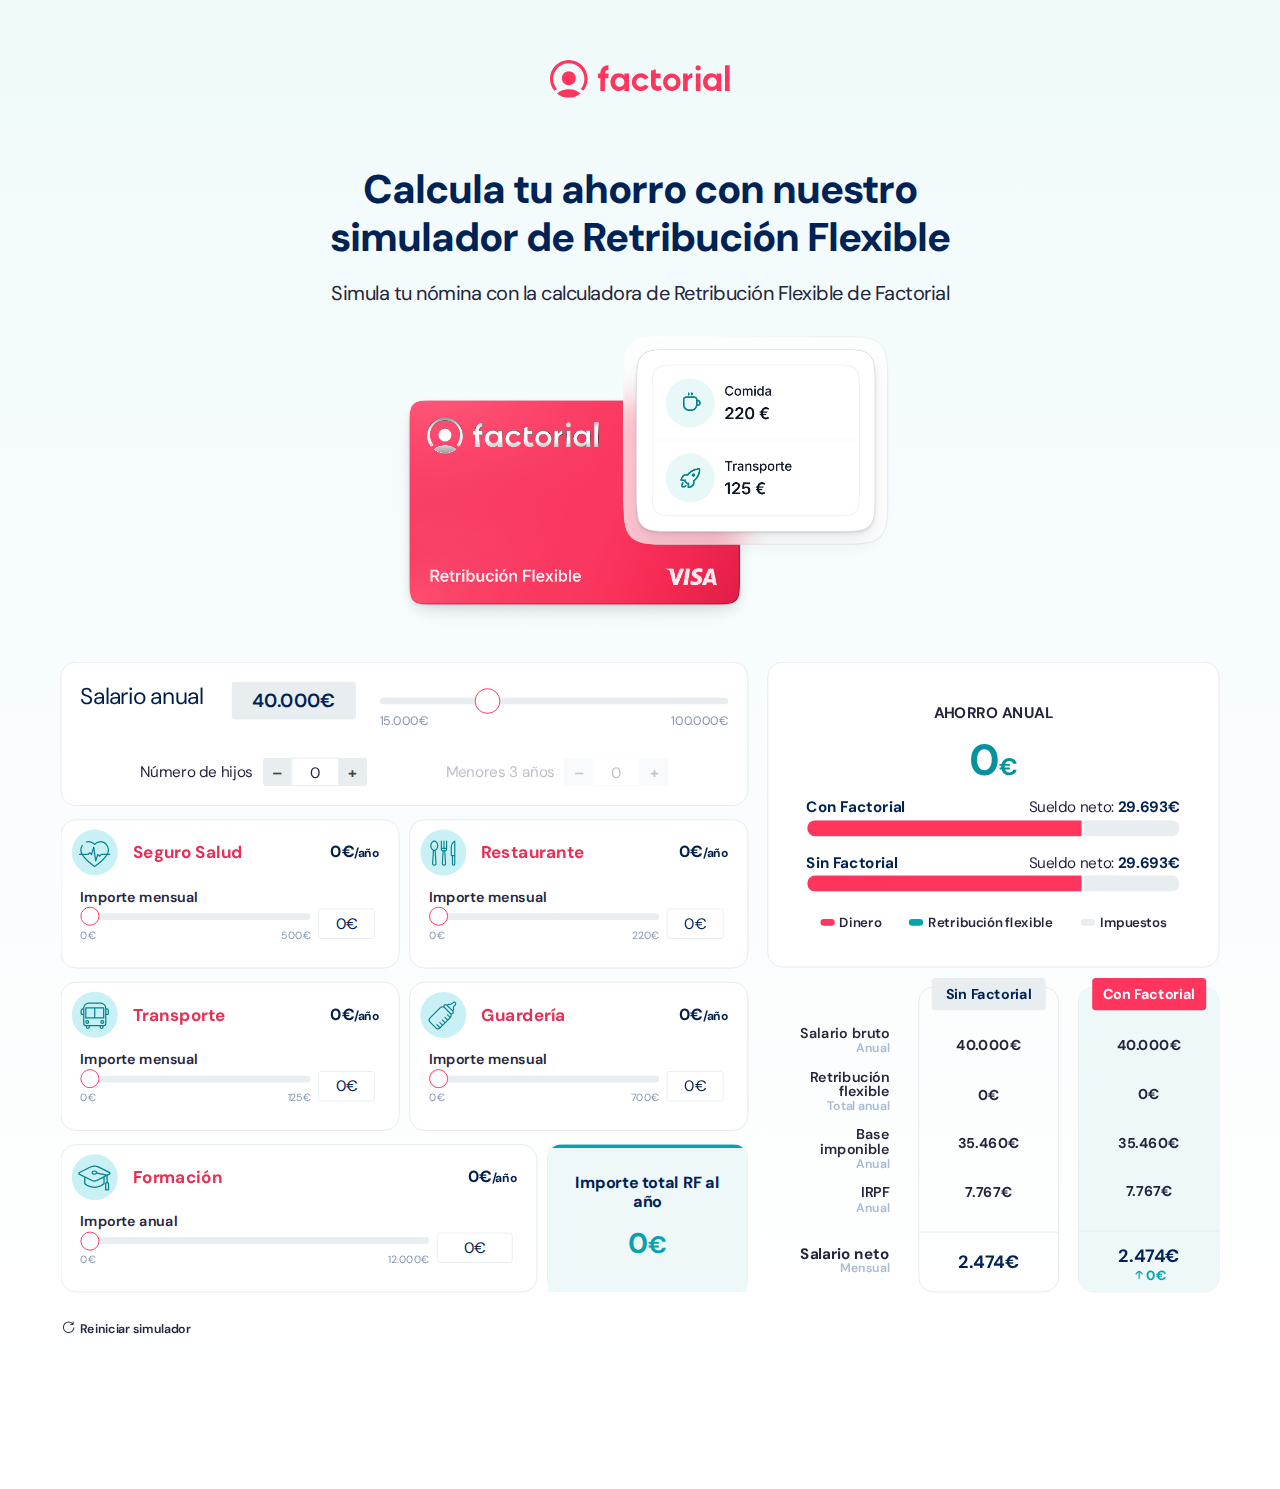
==== commit 35b25095: "Update index.html" ====
--- a/index.html
+++ b/index.html
@@ -1,68 +1,105 @@
-<!DOCTYPE html><html lang="es"><head>
-  <!-- Basic Page Needs -->
-  <meta charset="utf-8">
-  <title>Simulador de Retribución Flexible y Beneficios - Factorial HR</title>
-  <meta name="description" content="Calcula cuánto puedes ahorrar gracias a la Retribución Flexible y los Beneficios para empleados. Simula tu ahorro por exención de IRPF en nómina fácilmente.">
-
-  <!-- Scripts -->
-  <script src="https://code.jquery.com/jquery-3.6.0.min.js"></script>
-  
-  <!-- Preloads -->
-  <link rel="preload" href="./css/simulador-v90.min.css" as="style" onload="this.rel='stylesheet'">
-  <link rel="preload" href="./fonts/dmsans-regular.woff2" as="font" type="font/woff2" crossorigin="">
-  <link rel="preload" href="./fonts/dmsans-medium.woff2" as="font" type="font/woff2" crossorigin="">
-  <link rel="preload" href="./fonts/dmsans-semibold.woff2" as="font" type="font/woff2" crossorigin="">
-  <link rel="preload" href="./fonts/dmsans-bold.woff2" as="font" type="font/woff2" crossorigin="">
-  <link rel="preload" href="./fonts/uicons-regular-rounded.woff2" as="font" type="font/woff2" crossorigin="">
-  <link rel="preload" href="./fonts/uicons-bold-straight.woff2" as="font" type="font/woff2" crossorigin="">
-
-  <!-- Mobile Specific Metas
-  –––––––––––––––––––––––––––––––––––––––––––––––––– -->
-  <meta http-equiv="X-UA-Compatible" content="IE=edge">
-  <meta name="viewport" content="width=device-width, initial-scale=1, minimum-scale=1, maximum-scale=1">
-
-  <!-- SEO Metas -->
-  <meta name="robots" content="noodp, noydir">
-
-  <link rel="canonical" href="https://factorial-benefits.netlify.app/">
-  <link rel="alternate" href="https://factorial-benefits.netlify.app/" hreflang="x-default">
-  <link rel="alternate" href="https://factorial-benefits.netlify.app/" hreflang="es">
-  <link rel="alternate" href="https://factorial-benefits.netlify.app/" hreflang="en">
-
-  <meta property="og:locale" content="es">
-  <meta property="og:type" content="website">
-  <meta property="og:title" content="Simulador de Retribución Flexible y Beneficios - FactorialHR">
-  <meta property="og:description" content="Calcula cuánto puedes ahorrar gracias a la Retribución Flexible y los Beneficios para empleados. Simula tu ahorro por exención de IRPF en nómina fácilmente.">
-  <meta property="og:image" content="images/Factorial_card_HD.png">
-  <meta property="og:url" content="https://factorial-benefits.netlify.app/">
-  <meta property="og:site_name" content="Factorial">
-
-  <meta name="twitter:card" content="summary_large_image">
-  <meta name="twitter:title" content="Simulador de Retribución Flexible y Beneficios - FactorialHR">
-  <meta name="twitter:description" content="Calcula cuánto puedes ahorrar gracias a la Retribución Flexible y los Beneficios para empleados. Simula tu ahorro por exención de IRPF en nómina fácilmente.">
-
-  <!-- Critical CSS Inline -->
-  <style>
-    @font-face{font-family:'DM Sans';font-weight:300;font-style:normal;font-display:swap;unicode-range:U+000-5FF,U+20AC;src:url(fonts/dmsans-regular.woff2) format('woff')}@font-face{font-family:'DM Sans';font-weight:400;font-style:normal;font-display:swap;unicode-range:U+000-5FF,U+20AC;src:url(fonts/dmsans-medium.woff2) format('woff')}@font-face{font-family:'DM Sans';font-weight:500;font-style:normal;font-display:swap;unicode-range:U+000-5FF,U+20AC;src:url(fonts/dmsans-semibold.woff2) format('woff')}@font-face{font-family:'DM Sans';font-weight:600;font-style:normal;font-display:swap;unicode-range:U+000-5FF,U+20AC;src:url(fonts/dmsans-bold.woff2) format('woff')}@font-face{font-family:"uicons-regular-rounded";src:url(./fonts/uicons-regular-rounded.woff2) format("woff2"),url(./fonts/uicons-regular-rounded.woff2) format("woff")}i[class*=" fi-bs-"]:before,i[class*=" fi-rr-"]:before,i[class^=fi-bs-]:before,i[class^=fi-rr-]:before,span[class*=fi-bs-]:before,span[class*=fi-rr-]:before,span[class^=fi-bs-]:before,span[class^=fi-rr-]:before{font-family:uicons-regular-rounded!important;font-style:normal;font-weight:400!important;font-variant:normal;text-transform:none;line-height:1;-webkit-font-smoothing:antialiased;-moz-osx-font-smoothing:grayscale}@font-face{font-family:"uicons-bold-straight";src:url(fonts/uicons-bold-straight.woff2) format("woff2"),url(fonts/uicons-bold-straight.woff2) format("woff")}i[class*=" fi-bs-"]:before,i[class^=fi-bs-]:before,span[class*=fi-bs-]:before,span[class^=fi-bs-]:before{font-family:uicons-bold-straight!important}.fi-rr-euro:before{content:"\f178"}.fi-rr-stethoscope:before{content:"\f227"}.fi-rr-credit-card:before{content:"\f15a"}.fi-rr-earnings:before{content:"\f174"}.fi-rr-following:before{content:"\f191"}.fi-rr-rotate-right:before{content:"\f1ff"}.fi-rr-eye:before{content:"\f17d"}.fi-rr-home:before{content:"\f1a3"}.fi-rr-grid:before{content:"\f19e"}.fi-rr-heart:before{content:"\f1a2"}.fi-rr-calculator:before{content:"\f13c"}.fi-rr-crown:before{content:"\f15e"}.fi-rr-document:before{content:"\f16f"}.fi-rr-envelope:before{content:"\f177"}.fi-rr-layers:before{content:"\f1b7"}.fi-rr-arrow-right:before{content:"\f11b"}.fi-rr-download:before{content:"\f171"}.fi-rr-exclamation:before{content:"\f179"}.fi-rr-arrow-small-up:before{content:"\f11f"}.fi-rr-paper-plane:before{content:"\f1dd"}.fi-rr-shuffle:before{content:"\f216"}.fi-rr-star:before{content:"\f225"}.fi-rr-rocket:before{content:"\f1fe"}.fi-rr-checkbox:before{content:"\f144"}.fi-rr-file:before{content:"\f187"}.fi-rr-play-alt:before{content:"\f1e5"}.fi-bs-world:before,.fi-rr-world:before{content:"\f25f"}.fi-bs-angle-small-down:before{content:"\f10f"}body,html{min-width:300px;-webkit-text-size-adjust:100%}html{font-family:sans-serif;-ms-text-size-adjust:100%;font-size:62.5%;height:auto}body{margin:0;font-size:16px;line-height:1.6;font-weight:300;font-family:"DM Sans",Arial,sans-serif;color:var(--body-color);height:100%;display:flex;flex-direction:column;min-height:100vh;text-rendering:optimizeLegibility;-webkit-font-smoothing:antialiased;-moz-osx-font-smoothing:grayscale;-moz-text-size-adjust:100%;text-size-adjust:100%}h1{font-size:2em;margin:.67em 0}h1{margin-top:0;margin-bottom:2rem}h1{font-size:4rem;line-height:1.2;font-weight:600}h1{font-family:"DM Sans",Arial,sans-serif}h1{letter-spacing:-.1rem}@media (min-width:550px){h1{font-size:5rem}}p{margin-top:0}p{margin-bottom:2.5rem}:root{--dark:#002254;--blue:#0054a6;--orange:#ff9100;--blue-claro:#7ea3ec;--black:rgb(25, 28, 31);--bg-gray:#F9FBFD;--light-gray:#D2DDEC;--gray:#95AAC9;--dark-gray:#25253d;--body-color:var(--dark-gray);--title-color:var(--dark);--link-color:var(--blue);--input-bg:#f0f3f7;--icon-blue-bg:#e7f3ff;--icon-orange-bg:#fff2e2}*{-webkit-box-sizing:border-box;box-sizing:border-box}  </style>
-
-  <!-- Favicon -->
-  <link rel="apple-touch-icon" sizes="57x57" href="images/apple-icon-57x57.png">
-  <link rel="apple-touch-icon" sizes="60x60" href="images/apple-icon-60x60.png">
-  <link rel="apple-touch-icon" sizes="72x72" href="images/apple-icon-72x72.png">
-  <link rel="apple-touch-icon" sizes="76x76" href="images/apple-icon-76x76.png">
-  <link rel="apple-touch-icon" sizes="114x114" href="images/apple-icon-114x114.png">
-  <link rel="apple-touch-icon" sizes="120x120" href="images/apple-icon-120x120.png">
-  <link rel="apple-touch-icon" sizes="144x144" href="images/apple-icon-144x144.png">
-  <link rel="apple-touch-icon" sizes="152x152" href="images/apple-icon-152x152.png">
-  <link rel="apple-touch-icon" sizes="180x180" href="images/apple-icon-180x180.png">
-  <link rel="icon" type="image/png" sizes="192x192" href="images/android-icon-192x192.png">
-  <link rel="icon" type="image/png" sizes="32x32" href="images/favicon-32x32.png">
-  <link rel="icon" type="image/png" sizes="96x96" href="images/favicon-96x96.png">
-  <link rel="icon" type="image/png" sizes="16x16" href="images/favicon-16x16.png">
-  <meta name="msapplication-TileColor" content="#ffffff">
-  <meta name="msapplication-TileImage" content="/icon/ms-icon-144x144.png">
-  <meta name="theme-color" content="#ffffff">
-
+<!DOCTYPE html>
+<html lang="es">
+  <head>
+    <!-- Basic Page Needs -->
+    <meta charset="utf-8">
+    <title>Simulador de Retribución Flexible y Beneficios - Factorial HR</title>
+    <meta name="description" content="Calcula cuánto puedes ahorrar gracias a la Retribución Flexible y los Beneficios para empleados. Simula tu ahorro por exención de IRPF en nómina fácilmente.">
+  
+    <!-- Scripts -->
+    <script src="https://code.jquery.com/jquery-3.6.0.min.js"></script>
+    
+    <!-- Preloads -->
+    <link rel="preload" href="./css/simulador-v90.min.css" as="style" onload="this.rel='stylesheet'">
+    <link rel="preload" href="./fonts/dmsans-regular.woff2" as="font" type="font/woff2" crossorigin="">
+    <link rel="preload" href="./fonts/dmsans-medium.woff2" as="font" type="font/woff2" crossorigin="">
+    <link rel="preload" href="./fonts/dmsans-semibold.woff2" as="font" type="font/woff2" crossorigin="">
+    <link rel="preload" href="./fonts/dmsans-bold.woff2" as="font" type="font/woff2" crossorigin="">
+    <link rel="preload" href="./fonts/uicons-regular-rounded.woff2" as="font" type="font/woff2" crossorigin="">
+    <link rel="preload" href="./fonts/uicons-bold-straight.woff2" as="font" type="font/woff2" crossorigin="">
+  
+    <!-- Mobile Specific Metas
+    –––––––––––––––––––––––––––––––––––––––––––––––––– -->
+    <meta http-equiv="X-UA-Compatible" content="IE=edge">
+    <meta name="viewport" content="width=device-width, initial-scale=1, minimum-scale=1, maximum-scale=1">
+  
+    <!-- SEO Metas -->
+    <meta name="robots" content="noodp, noydir">
+  
+    <link rel="canonical" href="https://factorial-benefits.netlify.app/">
+    <link rel="alternate" href="https://factorial-benefits.netlify.app/" hreflang="x-default">
+    <link rel="alternate" href="https://factorial-benefits.netlify.app/" hreflang="es">
+    <link rel="alternate" href="https://factorial-benefits.netlify.app/" hreflang="en">
+  
+    <meta property="og:locale" content="es">
+    <meta property="og:type" content="website">
+    <meta property="og:title" content="Simulador de Retribución Flexible y Beneficios - FactorialHR">
+    <meta property="og:description" content="Calcula cuánto puedes ahorrar gracias a la Retribución Flexible y los Beneficios para empleados. Simula tu ahorro por exención de IRPF en nómina fácilmente.">
+    <meta property="og:image" content="images/Factorial_card_HD.png">
+    <meta property="og:url" content="https://factorial-benefits.netlify.app/">
+    <meta property="og:site_name" content="Factorial">
+  
+    <meta name="twitter:card" content="summary_large_image">
+    <meta name="twitter:title" content="Simulador de Retribución Flexible y Beneficios - FactorialHR">
+    <meta name="twitter:description" content="Calcula cuánto puedes ahorrar gracias a la Retribución Flexible y los Beneficios para empleados. Simula tu ahorro por exención de IRPF en nómina fácilmente.">
+  
+    <!-- Critical CSS Inline -->
+    <style>
+      @font-face{font-family:'DM Sans';font-weight:300;font-style:normal;font-display:swap;unicode-range:U+000-5FF,U+20AC;src:url(fonts/dmsans-regular.woff2) format('woff')}@font-face{font-family:'DM Sans';font-weight:400;font-style:normal;font-display:swap;unicode-range:U+000-5FF,U+20AC;src:url(fonts/dmsans-medium.woff2) format('woff')}@font-face{font-family:'DM Sans';font-weight:500;font-style:normal;font-display:swap;unicode-range:U+000-5FF,U+20AC;src:url(fonts/dmsans-semibold.woff2) format('woff')}@font-face{font-family:'DM Sans';font-weight:600;font-style:normal;font-display:swap;unicode-range:U+000-5FF,U+20AC;src:url(fonts/dmsans-bold.woff2) format('woff')}@font-face{font-family:"uicons-regular-rounded";src:url(./fonts/uicons-regular-rounded.woff2) format("woff2"),url(./fonts/uicons-regular-rounded.woff2) format("woff")}i[class*=" fi-bs-"]:before,i[class*=" fi-rr-"]:before,i[class^=fi-bs-]:before,i[class^=fi-rr-]:before,span[class*=fi-bs-]:before,span[class*=fi-rr-]:before,span[class^=fi-bs-]:before,span[class^=fi-rr-]:before{font-family:uicons-regular-rounded!important;font-style:normal;font-weight:400!important;font-variant:normal;text-transform:none;line-height:1;-webkit-font-smoothing:antialiased;-moz-osx-font-smoothing:grayscale}@font-face{font-family:"uicons-bold-straight";src:url(fonts/uicons-bold-straight.woff2) format("woff2"),url(fonts/uicons-bold-straight.woff2) format("woff")}i[class*=" fi-bs-"]:before,i[class^=fi-bs-]:before,span[class*=fi-bs-]:before,span[class^=fi-bs-]:before{font-family:uicons-bold-straight!important}.fi-rr-euro:before{content:"\f178"}.fi-rr-stethoscope:before{content:"\f227"}.fi-rr-credit-card:before{content:"\f15a"}.fi-rr-earnings:before{content:"\f174"}.fi-rr-following:before{content:"\f191"}.fi-rr-rotate-right:before{content:"\f1ff"}.fi-rr-eye:before{content:"\f17d"}.fi-rr-home:before{content:"\f1a3"}.fi-rr-grid:before{content:"\f19e"}.fi-rr-heart:before{content:"\f1a2"}.fi-rr-calculator:before{content:"\f13c"}.fi-rr-crown:before{content:"\f15e"}.fi-rr-document:before{content:"\f16f"}.fi-rr-envelope:before{content:"\f177"}.fi-rr-layers:before{content:"\f1b7"}.fi-rr-arrow-right:before{content:"\f11b"}.fi-rr-download:before{content:"\f171"}.fi-rr-exclamation:before{content:"\f179"}.fi-rr-arrow-small-up:before{content:"\f11f"}.fi-rr-paper-plane:before{content:"\f1dd"}.fi-rr-shuffle:before{content:"\f216"}.fi-rr-star:before{content:"\f225"}.fi-rr-rocket:before{content:"\f1fe"}.fi-rr-checkbox:before{content:"\f144"}.fi-rr-file:before{content:"\f187"}.fi-rr-play-alt:before{content:"\f1e5"}.fi-bs-world:before,.fi-rr-world:before{content:"\f25f"}.fi-bs-angle-small-down:before{content:"\f10f"}body,html{min-width:300px;-webkit-text-size-adjust:100%}html{font-family:sans-serif;-ms-text-size-adjust:100%;font-size:62.5%;height:auto}body{margin:0;font-size:16px;line-height:1.6;font-weight:300;font-family:"DM Sans",Arial,sans-serif;color:var(--body-color);height:100%;display:flex;flex-direction:column;min-height:100vh;text-rendering:optimizeLegibility;-webkit-font-smoothing:antialiased;-moz-osx-font-smoothing:grayscale;-moz-text-size-adjust:100%;text-size-adjust:100%}h1{font-size:2em;margin:.67em 0}h1{margin-top:0;margin-bottom:2rem}h1{font-size:4rem;line-height:1.2;font-weight:600}h1{font-family:"DM Sans",Arial,sans-serif}h1{letter-spacing:-.1rem}@media (min-width:550px){h1{font-size:5rem}}p{margin-top:0}p{margin-bottom:2.5rem}:root{--dark:#002254;--blue:#0054a6;--orange:#ff9100;--blue-claro:#7ea3ec;--black:rgb(25, 28, 31);--bg-gray:#F9FBFD;--light-gray:#D2DDEC;--gray:#95AAC9;--dark-gray:#25253d;--body-color:var(--dark-gray);--title-color:var(--dark);--link-color:var(--blue);--input-bg:#f0f3f7;--icon-blue-bg:#e7f3ff;--icon-orange-bg:#fff2e2}*{-webkit-box-sizing:border-box;box-sizing:border-box}  </style>
+
+    <style>
+        /* Inline CSS for the spinner to ensure it loads immediately */
+        body.loading {
+          
+            overflow: hidden; /* Prevent scrolling while loading */
+        }
+
+        .spinner {
+            position: fixed;
+            top: 50%;
+            left: 50%;
+            transform: translate(-50%, -50%);
+            width: 50px;
+            height: 50px;
+            border: 5px solid rgba(0, 0, 0, 0.1);
+            border-top: 5px solid #4CAF50; /* Spinner color */
+            border-radius: 50%;
+            animation: spin 1s linear infinite;
+        }
+
+        @keyframes spin {
+            from {
+                transform: rotate(0deg);
+            }
+            to {
+                transform: rotate(360deg);
+            }
+        }
+    </style>
+    
+    <!-- Favicon -->
+    <link rel="apple-touch-icon" sizes="57x57" href="images/apple-icon-57x57.png">
+    <link rel="apple-touch-icon" sizes="60x60" href="images/apple-icon-60x60.png">
+    <link rel="apple-touch-icon" sizes="72x72" href="images/apple-icon-72x72.png">
+    <link rel="apple-touch-icon" sizes="76x76" href="images/apple-icon-76x76.png">
+    <link rel="apple-touch-icon" sizes="114x114" href="images/apple-icon-114x114.png">
+    <link rel="apple-touch-icon" sizes="120x120" href="images/apple-icon-120x120.png">
+    <link rel="apple-touch-icon" sizes="144x144" href="images/apple-icon-144x144.png">
+    <link rel="apple-touch-icon" sizes="152x152" href="images/apple-icon-152x152.png">
+    <link rel="apple-touch-icon" sizes="180x180" href="images/apple-icon-180x180.png">
+    <link rel="icon" type="image/png" sizes="192x192" href="images/android-icon-192x192.png">
+    <link rel="icon" type="image/png" sizes="32x32" href="images/favicon-32x32.png">
+    <link rel="icon" type="image/png" sizes="96x96" href="images/favicon-96x96.png">
+    <link rel="icon" type="image/png" sizes="16x16" href="images/favicon-16x16.png">
+    <meta name="msapplication-TileColor" content="#ffffff">
+    <meta name="msapplication-TileImage" content="/icon/ms-icon-144x144.png">
+    <meta name="theme-color" content="#ffffff">
+  </head>
+
+  <body class="loading">
+    <!-- Spinner -->
+    <div class="spinner"></div>
+    
     <!-- Simulador
   –––––––––––––––––––––––––––––––––––––––––––––––––– -->
     <section>
@@ -377,17 +414,30 @@
 
     
     
-    <!-- End Document
-  –––––––––––––––––––––––––––––––––––––––––––––––––– -->
-    <script defer="" src="js/simulador-v90.min.js"></script>    
-    <script>
-      setTimeout(() => {
-          $('html, body').animate({
-              scrollTop: $('#calculator').offset().top
-          }, 1500); // 1.5-seconds smooth scroll
-      }, 2000); // Delay of 2 seconds
-    </script>
-  
+    <!-- Footer -->
+    <footer>
       
-
-</body></html>
+      <script defer="" src="js/simulador-v90.min.js"></script>    
+      
+      <!-- Smoth Scroll -->
+        <script>
+          setTimeout(() => {
+              $('html, body').animate({
+                  scrollTop: $('#calculator').offset().top
+              }, 1500); // 1.5-seconds smooth scroll
+          }, 1500); // Delay of 1.5 seconds
+        </script>
+  
+      <!-- Loading Spinner -->
+      <script>
+          document.addEventListener("DOMContentLoaded", function () {
+              document.body.classList.remove("loading"); // Remove the loading class
+              const spinner = document.querySelector('.spinner');
+              if (spinner) spinner.style.display = 'none'; // Hide the spinner
+          });
+      </script>
+      
+    </footer>
+
+</body>
+</html>
--- a/css/simulador-v90.min.css
+++ b/css/simulador-v90.min.css
@@ -4269,8 +4269,7 @@
     text-align: left;
     position: relative;
     letter-spacing: -.01em;
-    max-width: 500px
-    margin-bottom: 0px;
+    max-width: 500px;
 }
 
 @media (min-width:750px) {
@@ -6069,8 +6068,20 @@
 }
 
 @media (max-width: 550px) {
+.simulador .input-rt {
+    flex: 0 0 calc(100%);
+}
+.simulador .input-simulador {
+    justify-content: center;
+}
+#calculator {
+    padding: 2rem 0; 
+}
 section {
     padding: 5rem 0;
+}
+.section-heading {
+    margin-bottom: 0;
 }
 .simulador-container {
     padding: 0 1rem 16rem;
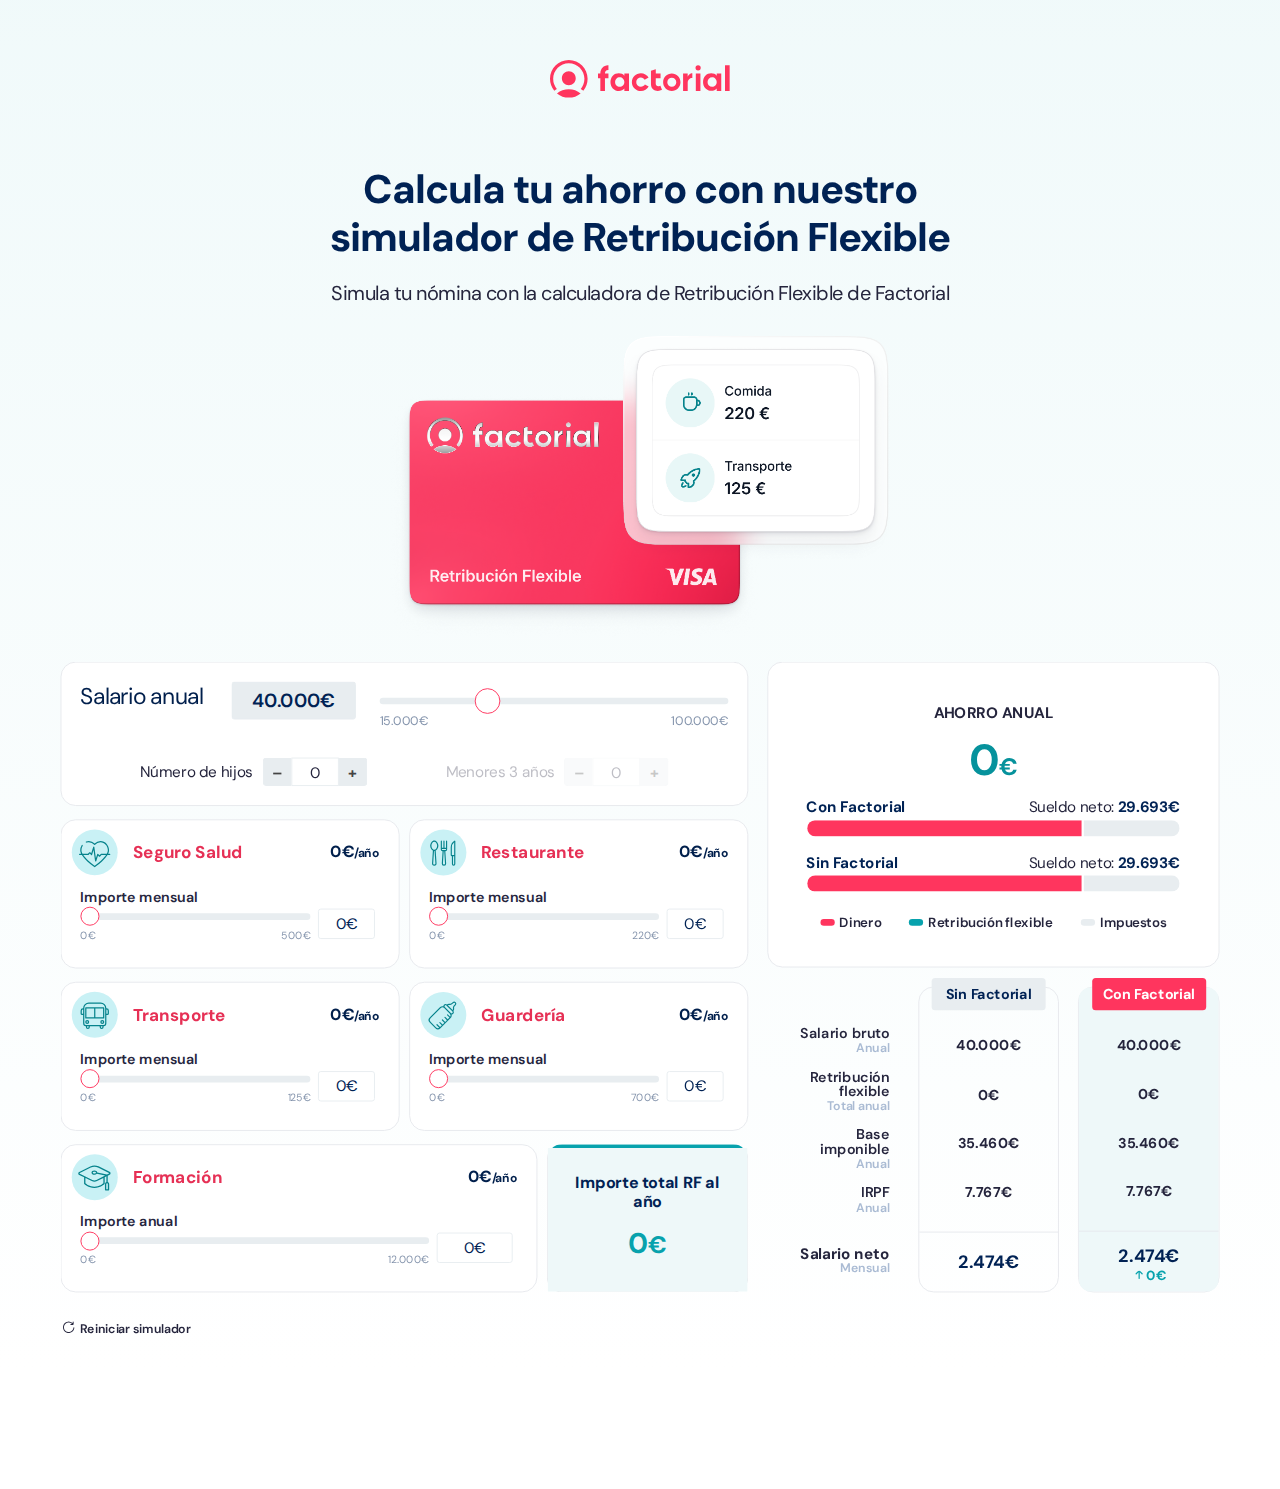
==== commit b945c75d: "Update index.html" ====
--- a/index.html
+++ b/index.html
@@ -429,11 +429,14 @@
         </script>
   
       <!-- Loading Spinner -->
-      <script>
+        <script>
           document.addEventListener("DOMContentLoaded", function () {
-              document.body.classList.remove("loading"); // Remove the loading class
-              const spinner = document.querySelector('.spinner');
-              if (spinner) spinner.style.display = 'none'; // Hide the spinner
+              // Add a delay before hiding the spinner
+              setTimeout(function () {
+                  document.body.classList.remove("loading"); // Remove loading class
+                  const spinner = document.querySelector('.spinner');
+                  if (spinner) spinner.style.display = 'none'; // Hide spinner
+              }, 2000); // Adjust the delay (in milliseconds) to control spinner duration
           });
       </script>
       
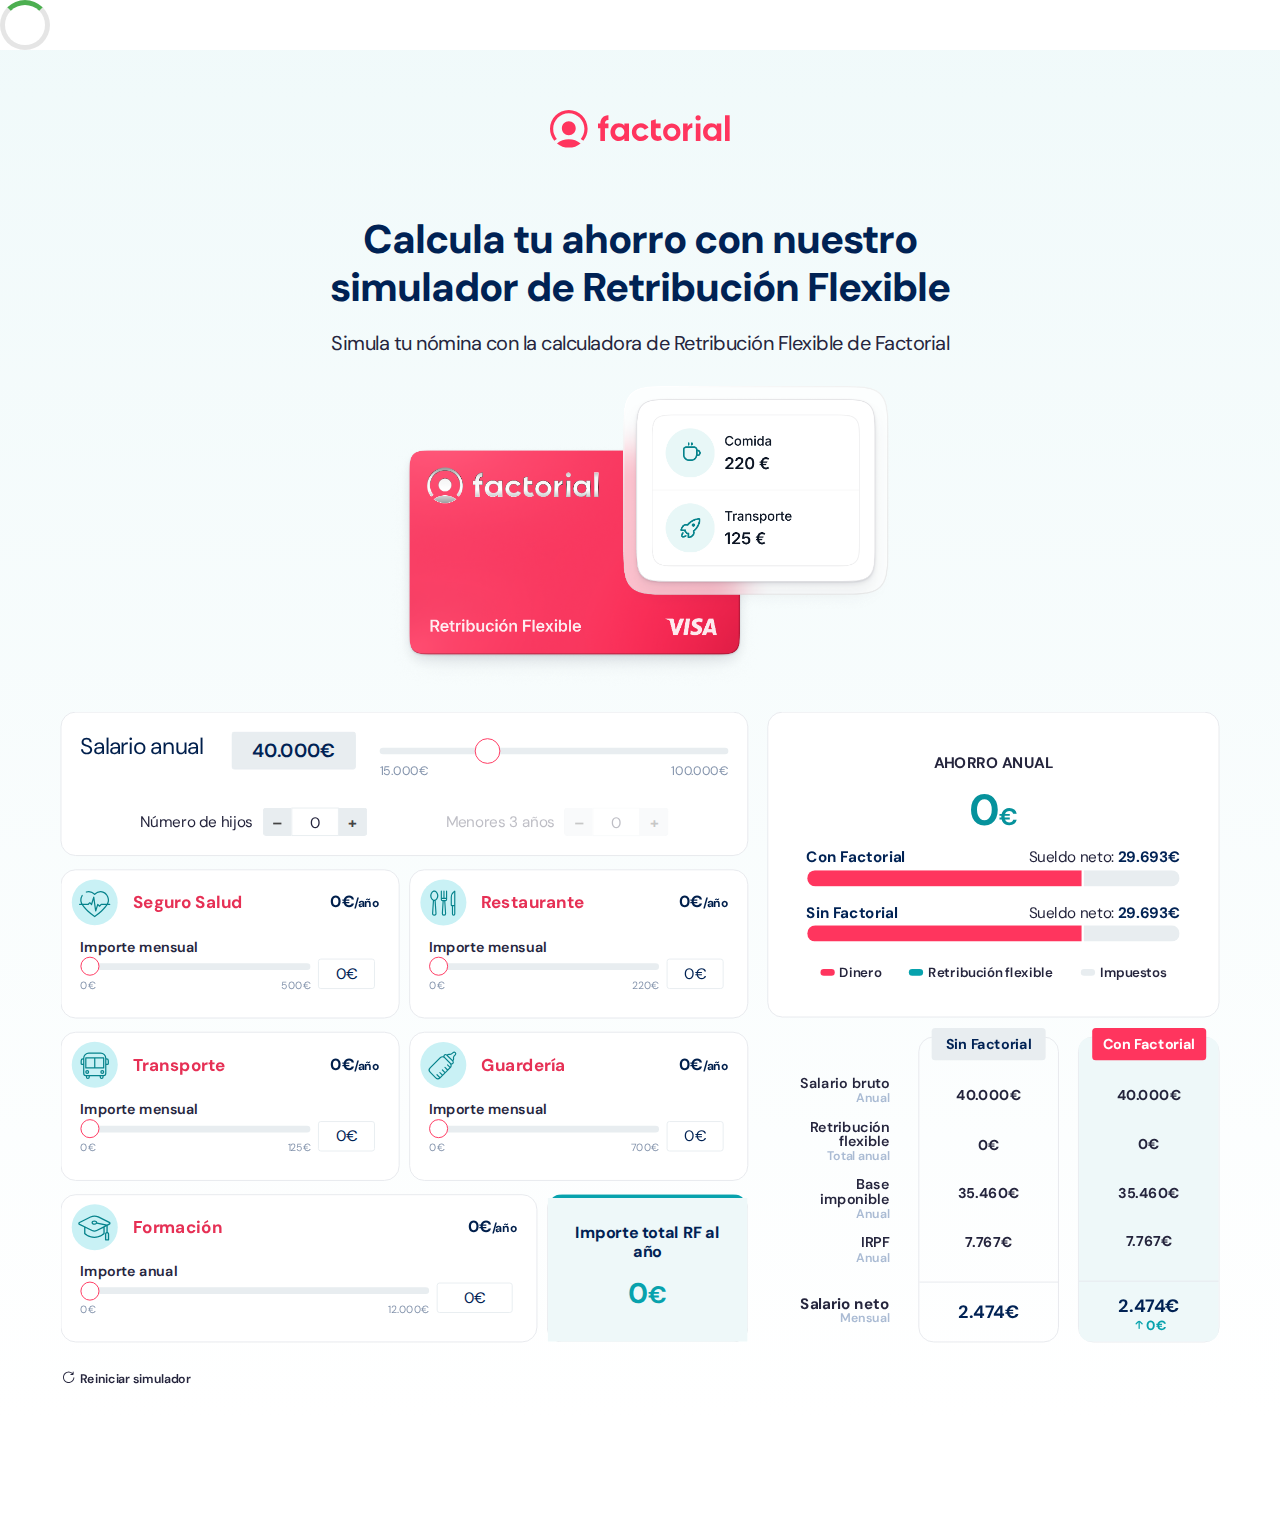
==== commit 27315bb9: "Update index.html" ====
--- a/index.html
+++ b/index.html
@@ -48,17 +48,27 @@
       @font-face{font-family:'DM Sans';font-weight:300;font-style:normal;font-display:swap;unicode-range:U+000-5FF,U+20AC;src:url(fonts/dmsans-regular.woff2) format('woff')}@font-face{font-family:'DM Sans';font-weight:400;font-style:normal;font-display:swap;unicode-range:U+000-5FF,U+20AC;src:url(fonts/dmsans-medium.woff2) format('woff')}@font-face{font-family:'DM Sans';font-weight:500;font-style:normal;font-display:swap;unicode-range:U+000-5FF,U+20AC;src:url(fonts/dmsans-semibold.woff2) format('woff')}@font-face{font-family:'DM Sans';font-weight:600;font-style:normal;font-display:swap;unicode-range:U+000-5FF,U+20AC;src:url(fonts/dmsans-bold.woff2) format('woff')}@font-face{font-family:"uicons-regular-rounded";src:url(./fonts/uicons-regular-rounded.woff2) format("woff2"),url(./fonts/uicons-regular-rounded.woff2) format("woff")}i[class*=" fi-bs-"]:before,i[class*=" fi-rr-"]:before,i[class^=fi-bs-]:before,i[class^=fi-rr-]:before,span[class*=fi-bs-]:before,span[class*=fi-rr-]:before,span[class^=fi-bs-]:before,span[class^=fi-rr-]:before{font-family:uicons-regular-rounded!important;font-style:normal;font-weight:400!important;font-variant:normal;text-transform:none;line-height:1;-webkit-font-smoothing:antialiased;-moz-osx-font-smoothing:grayscale}@font-face{font-family:"uicons-bold-straight";src:url(fonts/uicons-bold-straight.woff2) format("woff2"),url(fonts/uicons-bold-straight.woff2) format("woff")}i[class*=" fi-bs-"]:before,i[class^=fi-bs-]:before,span[class*=fi-bs-]:before,span[class^=fi-bs-]:before{font-family:uicons-bold-straight!important}.fi-rr-euro:before{content:"\f178"}.fi-rr-stethoscope:before{content:"\f227"}.fi-rr-credit-card:before{content:"\f15a"}.fi-rr-earnings:before{content:"\f174"}.fi-rr-following:before{content:"\f191"}.fi-rr-rotate-right:before{content:"\f1ff"}.fi-rr-eye:before{content:"\f17d"}.fi-rr-home:before{content:"\f1a3"}.fi-rr-grid:before{content:"\f19e"}.fi-rr-heart:before{content:"\f1a2"}.fi-rr-calculator:before{content:"\f13c"}.fi-rr-crown:before{content:"\f15e"}.fi-rr-document:before{content:"\f16f"}.fi-rr-envelope:before{content:"\f177"}.fi-rr-layers:before{content:"\f1b7"}.fi-rr-arrow-right:before{content:"\f11b"}.fi-rr-download:before{content:"\f171"}.fi-rr-exclamation:before{content:"\f179"}.fi-rr-arrow-small-up:before{content:"\f11f"}.fi-rr-paper-plane:before{content:"\f1dd"}.fi-rr-shuffle:before{content:"\f216"}.fi-rr-star:before{content:"\f225"}.fi-rr-rocket:before{content:"\f1fe"}.fi-rr-checkbox:before{content:"\f144"}.fi-rr-file:before{content:"\f187"}.fi-rr-play-alt:before{content:"\f1e5"}.fi-bs-world:before,.fi-rr-world:before{content:"\f25f"}.fi-bs-angle-small-down:before{content:"\f10f"}body,html{min-width:300px;-webkit-text-size-adjust:100%}html{font-family:sans-serif;-ms-text-size-adjust:100%;font-size:62.5%;height:auto}body{margin:0;font-size:16px;line-height:1.6;font-weight:300;font-family:"DM Sans",Arial,sans-serif;color:var(--body-color);height:100%;display:flex;flex-direction:column;min-height:100vh;text-rendering:optimizeLegibility;-webkit-font-smoothing:antialiased;-moz-osx-font-smoothing:grayscale;-moz-text-size-adjust:100%;text-size-adjust:100%}h1{font-size:2em;margin:.67em 0}h1{margin-top:0;margin-bottom:2rem}h1{font-size:4rem;line-height:1.2;font-weight:600}h1{font-family:"DM Sans",Arial,sans-serif}h1{letter-spacing:-.1rem}@media (min-width:550px){h1{font-size:5rem}}p{margin-top:0}p{margin-bottom:2.5rem}:root{--dark:#002254;--blue:#0054a6;--orange:#ff9100;--blue-claro:#7ea3ec;--black:rgb(25, 28, 31);--bg-gray:#F9FBFD;--light-gray:#D2DDEC;--gray:#95AAC9;--dark-gray:#25253d;--body-color:var(--dark-gray);--title-color:var(--dark);--link-color:var(--blue);--input-bg:#f0f3f7;--icon-blue-bg:#e7f3ff;--icon-orange-bg:#fff2e2}*{-webkit-box-sizing:border-box;box-sizing:border-box}  </style>
 
     <style>
-        /* Inline CSS for the spinner to ensure it loads immediately */
+        /* Prevent scrolling and apply a white overlay while loading */
         body.loading {
-          
-            overflow: hidden; /* Prevent scrolling while loading */
+            overflow: hidden;
         }
 
+        /* Full-screen overlay */
+        .loading-overlay {
+            position: fixed;
+            top: 0;
+            left: 0;
+            width: 100%;
+            height: 100%;
+            background-color: white; /* White background */
+            z-index: 1000; /* High z-index to ensure it covers everything */
+            display: flex;
+            align-items: center;
+            justify-content: center;
+        }
+
+        /* Spinner styles */
         .spinner {
-            position: fixed;
-            top: 50%;
-            left: 50%;
-            transform: translate(-50%, -50%);
             width: 50px;
             height: 50px;
             border: 5px solid rgba(0, 0, 0, 0.1);
@@ -431,14 +441,14 @@
       <!-- Loading Spinner -->
         <script>
           document.addEventListener("DOMContentLoaded", function () {
-              // Add a delay before hiding the spinner
+              // Add a delay before removing the overlay
               setTimeout(function () {
-                  document.body.classList.remove("loading"); // Remove loading class
-                  const spinner = document.querySelector('.spinner');
-                  if (spinner) spinner.style.display = 'none'; // Hide spinner
-              }, 2000); // Adjust the delay (in milliseconds) to control spinner duration
+                  document.body.classList.remove("loading"); // Remove the loading class
+                  const overlay = document.querySelector('.loading-overlay');
+                  if (overlay) overlay.style.display = 'none'; // Hide the overlay
+              }, 2000); // Adjust delay as needed
           });
-      </script>
+        </script>
       
     </footer>
 
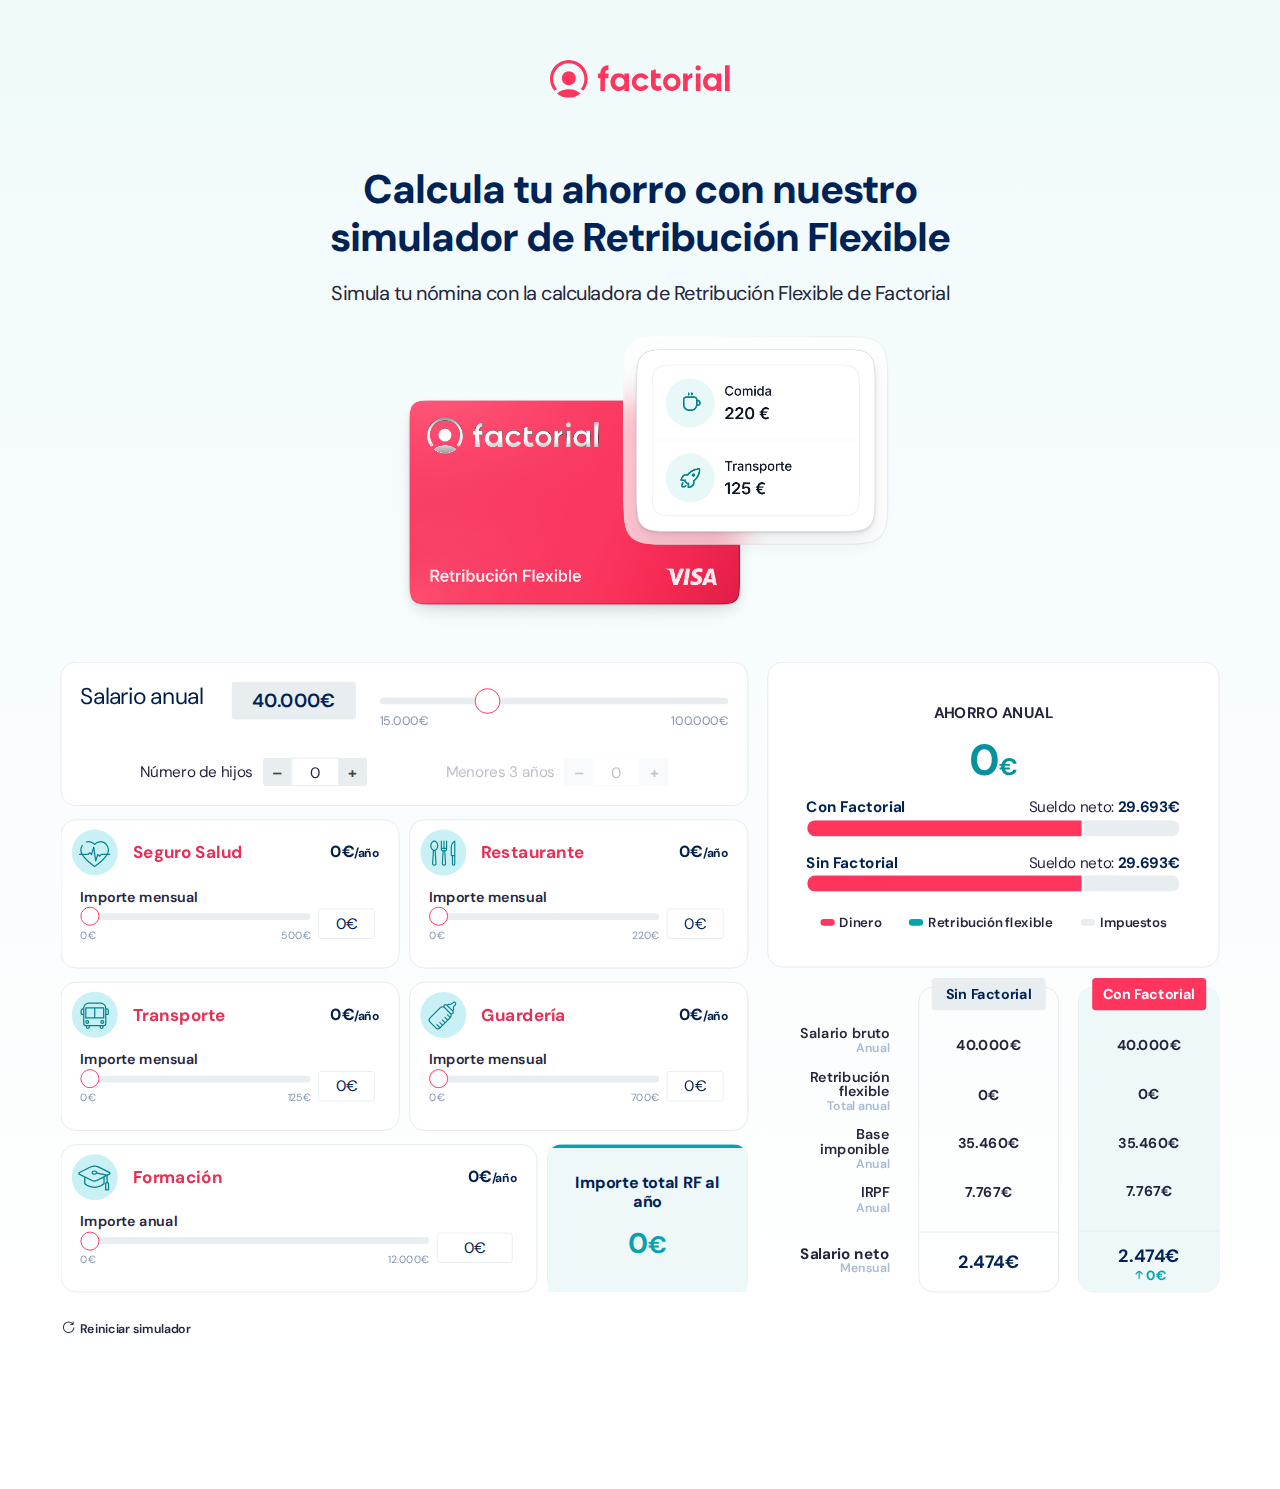
==== commit cc7a4128: "Update index.html" ====
--- a/index.html
+++ b/index.html
@@ -46,46 +46,6 @@
     <!-- Critical CSS Inline -->
     <style>
       @font-face{font-family:'DM Sans';font-weight:300;font-style:normal;font-display:swap;unicode-range:U+000-5FF,U+20AC;src:url(fonts/dmsans-regular.woff2) format('woff')}@font-face{font-family:'DM Sans';font-weight:400;font-style:normal;font-display:swap;unicode-range:U+000-5FF,U+20AC;src:url(fonts/dmsans-medium.woff2) format('woff')}@font-face{font-family:'DM Sans';font-weight:500;font-style:normal;font-display:swap;unicode-range:U+000-5FF,U+20AC;src:url(fonts/dmsans-semibold.woff2) format('woff')}@font-face{font-family:'DM Sans';font-weight:600;font-style:normal;font-display:swap;unicode-range:U+000-5FF,U+20AC;src:url(fonts/dmsans-bold.woff2) format('woff')}@font-face{font-family:"uicons-regular-rounded";src:url(./fonts/uicons-regular-rounded.woff2) format("woff2"),url(./fonts/uicons-regular-rounded.woff2) format("woff")}i[class*=" fi-bs-"]:before,i[class*=" fi-rr-"]:before,i[class^=fi-bs-]:before,i[class^=fi-rr-]:before,span[class*=fi-bs-]:before,span[class*=fi-rr-]:before,span[class^=fi-bs-]:before,span[class^=fi-rr-]:before{font-family:uicons-regular-rounded!important;font-style:normal;font-weight:400!important;font-variant:normal;text-transform:none;line-height:1;-webkit-font-smoothing:antialiased;-moz-osx-font-smoothing:grayscale}@font-face{font-family:"uicons-bold-straight";src:url(fonts/uicons-bold-straight.woff2) format("woff2"),url(fonts/uicons-bold-straight.woff2) format("woff")}i[class*=" fi-bs-"]:before,i[class^=fi-bs-]:before,span[class*=fi-bs-]:before,span[class^=fi-bs-]:before{font-family:uicons-bold-straight!important}.fi-rr-euro:before{content:"\f178"}.fi-rr-stethoscope:before{content:"\f227"}.fi-rr-credit-card:before{content:"\f15a"}.fi-rr-earnings:before{content:"\f174"}.fi-rr-following:before{content:"\f191"}.fi-rr-rotate-right:before{content:"\f1ff"}.fi-rr-eye:before{content:"\f17d"}.fi-rr-home:before{content:"\f1a3"}.fi-rr-grid:before{content:"\f19e"}.fi-rr-heart:before{content:"\f1a2"}.fi-rr-calculator:before{content:"\f13c"}.fi-rr-crown:before{content:"\f15e"}.fi-rr-document:before{content:"\f16f"}.fi-rr-envelope:before{content:"\f177"}.fi-rr-layers:before{content:"\f1b7"}.fi-rr-arrow-right:before{content:"\f11b"}.fi-rr-download:before{content:"\f171"}.fi-rr-exclamation:before{content:"\f179"}.fi-rr-arrow-small-up:before{content:"\f11f"}.fi-rr-paper-plane:before{content:"\f1dd"}.fi-rr-shuffle:before{content:"\f216"}.fi-rr-star:before{content:"\f225"}.fi-rr-rocket:before{content:"\f1fe"}.fi-rr-checkbox:before{content:"\f144"}.fi-rr-file:before{content:"\f187"}.fi-rr-play-alt:before{content:"\f1e5"}.fi-bs-world:before,.fi-rr-world:before{content:"\f25f"}.fi-bs-angle-small-down:before{content:"\f10f"}body,html{min-width:300px;-webkit-text-size-adjust:100%}html{font-family:sans-serif;-ms-text-size-adjust:100%;font-size:62.5%;height:auto}body{margin:0;font-size:16px;line-height:1.6;font-weight:300;font-family:"DM Sans",Arial,sans-serif;color:var(--body-color);height:100%;display:flex;flex-direction:column;min-height:100vh;text-rendering:optimizeLegibility;-webkit-font-smoothing:antialiased;-moz-osx-font-smoothing:grayscale;-moz-text-size-adjust:100%;text-size-adjust:100%}h1{font-size:2em;margin:.67em 0}h1{margin-top:0;margin-bottom:2rem}h1{font-size:4rem;line-height:1.2;font-weight:600}h1{font-family:"DM Sans",Arial,sans-serif}h1{letter-spacing:-.1rem}@media (min-width:550px){h1{font-size:5rem}}p{margin-top:0}p{margin-bottom:2.5rem}:root{--dark:#002254;--blue:#0054a6;--orange:#ff9100;--blue-claro:#7ea3ec;--black:rgb(25, 28, 31);--bg-gray:#F9FBFD;--light-gray:#D2DDEC;--gray:#95AAC9;--dark-gray:#25253d;--body-color:var(--dark-gray);--title-color:var(--dark);--link-color:var(--blue);--input-bg:#f0f3f7;--icon-blue-bg:#e7f3ff;--icon-orange-bg:#fff2e2}*{-webkit-box-sizing:border-box;box-sizing:border-box}  </style>
-
-    <style>
-        /* Prevent scrolling and apply a white overlay while loading */
-        body.loading {
-            overflow: hidden;
-        }
-
-        /* Full-screen overlay */
-        .loading-overlay {
-            position: fixed;
-            top: 0;
-            left: 0;
-            width: 100%;
-            height: 100%;
-            background-color: white; /* White background */
-            z-index: 1000; /* High z-index to ensure it covers everything */
-            display: flex;
-            align-items: center;
-            justify-content: center;
-        }
-
-        /* Spinner styles */
-        .spinner {
-            width: 50px;
-            height: 50px;
-            border: 5px solid rgba(0, 0, 0, 0.1);
-            border-top: 5px solid #4CAF50; /* Spinner color */
-            border-radius: 50%;
-            animation: spin 1s linear infinite;
-        }
-
-        @keyframes spin {
-            from {
-                transform: rotate(0deg);
-            }
-            to {
-                transform: rotate(360deg);
-            }
-        }
-    </style>
     
     <!-- Favicon -->
     <link rel="apple-touch-icon" sizes="57x57" href="images/apple-icon-57x57.png">
@@ -437,18 +397,6 @@
               }, 1500); // 1.5-seconds smooth scroll
           }, 1500); // Delay of 1.5 seconds
         </script>
-  
-      <!-- Loading Spinner -->
-        <script>
-          document.addEventListener("DOMContentLoaded", function () {
-              // Add a delay before removing the overlay
-              setTimeout(function () {
-                  document.body.classList.remove("loading"); // Remove the loading class
-                  const overlay = document.querySelector('.loading-overlay');
-                  if (overlay) overlay.style.display = 'none'; // Hide the overlay
-              }, 2000); // Adjust delay as needed
-          });
-        </script>
       
     </footer>
 
